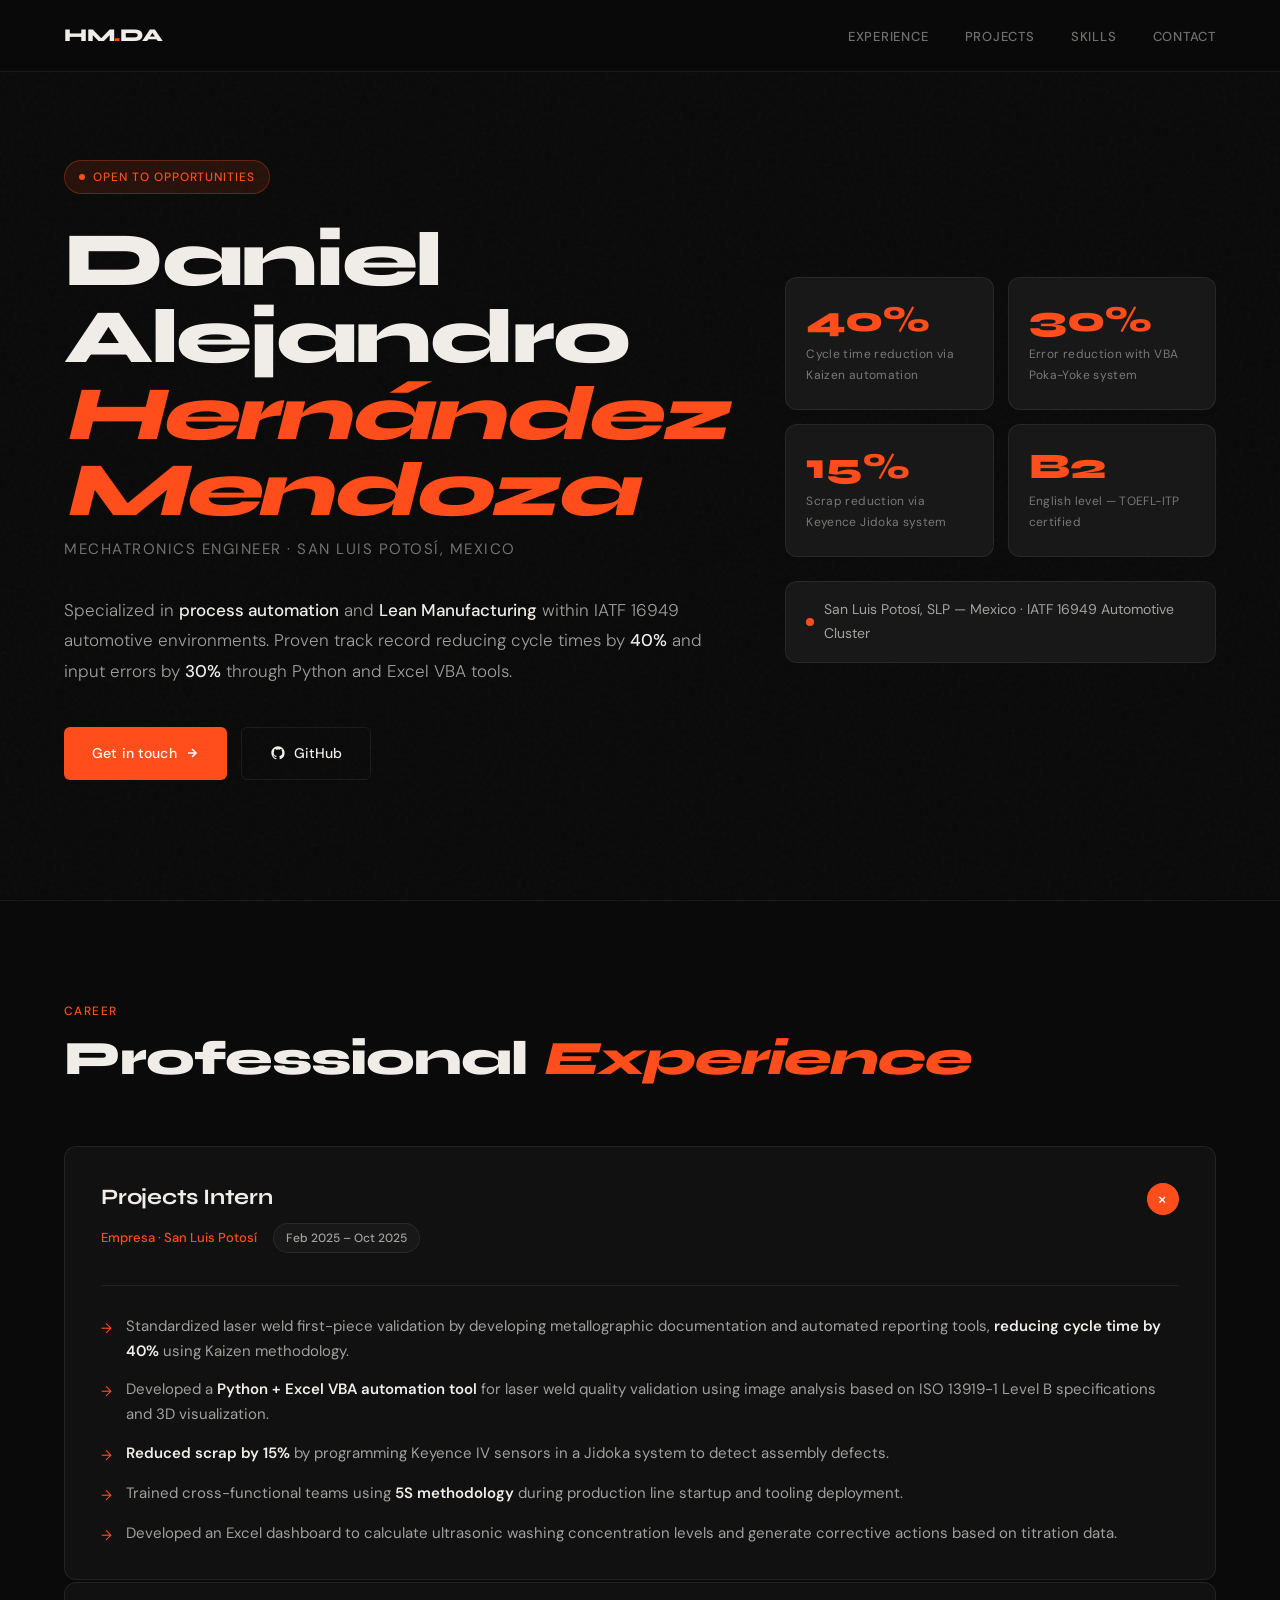
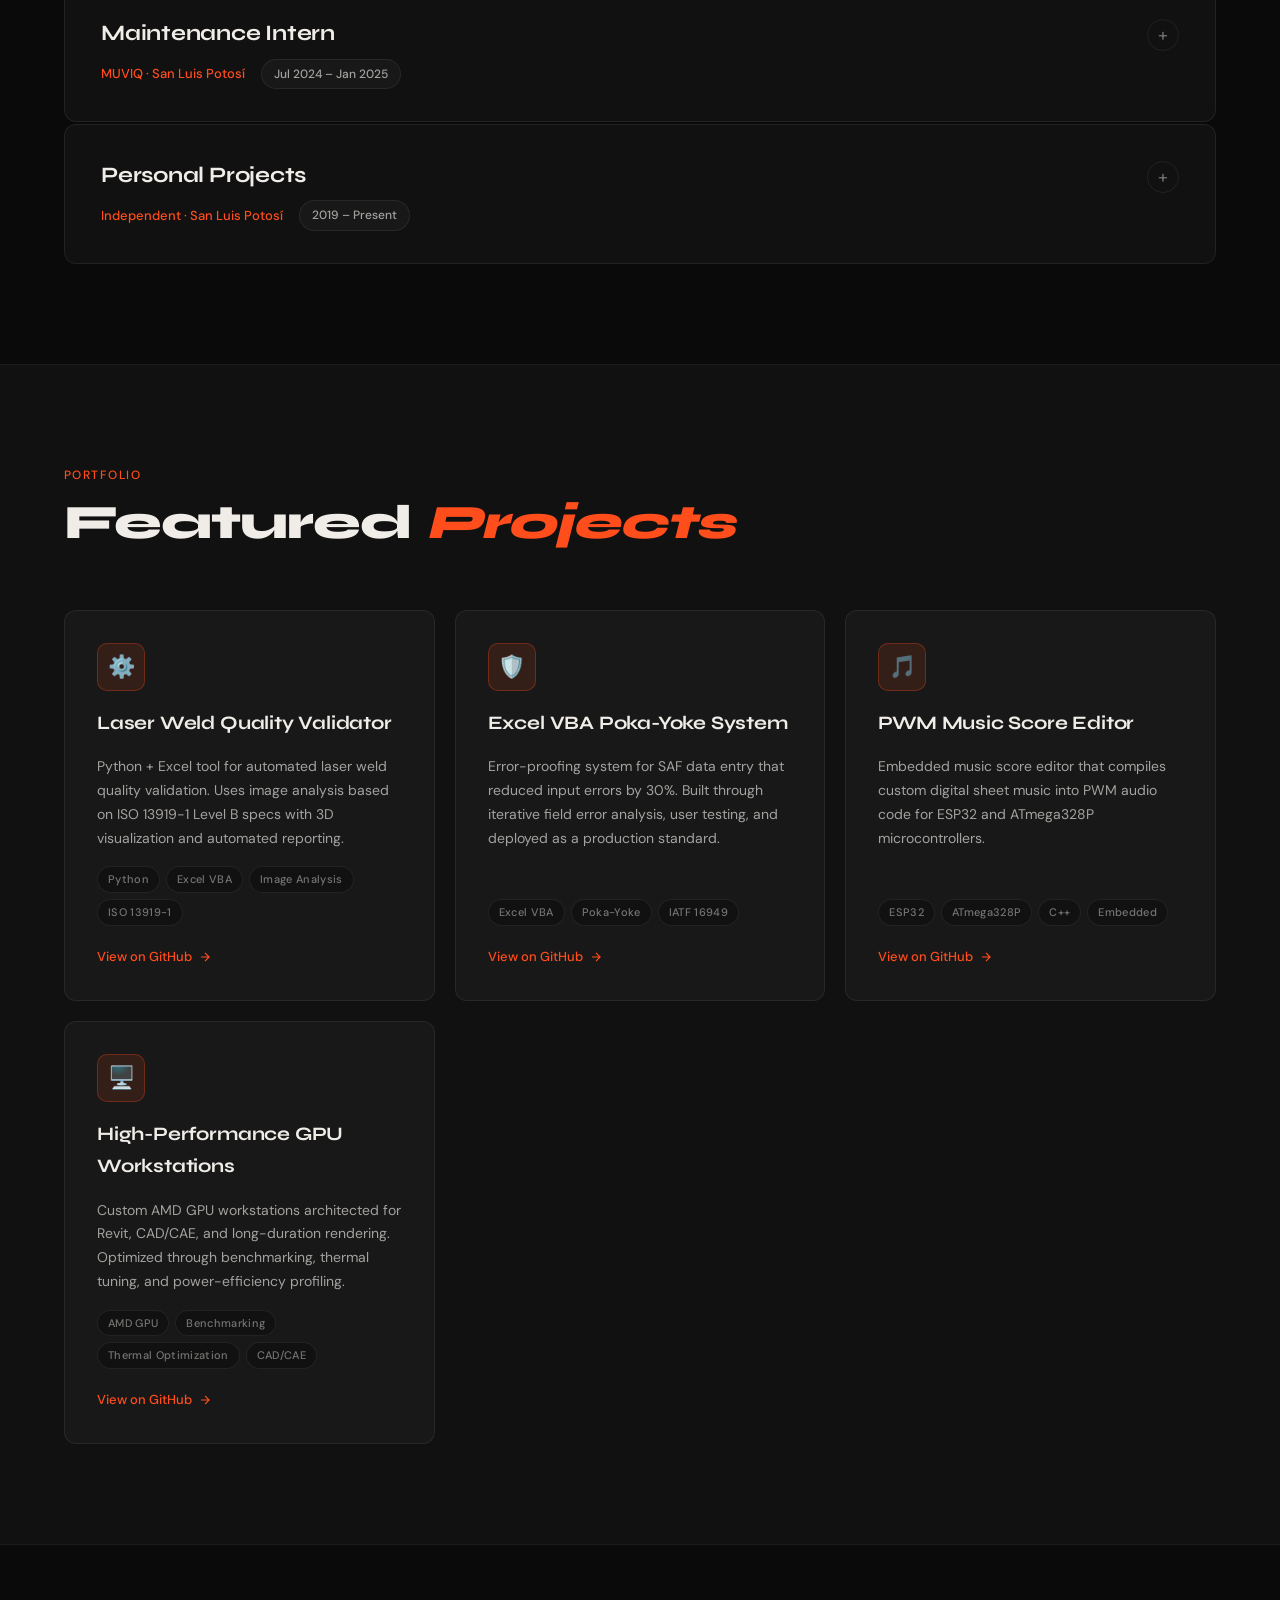
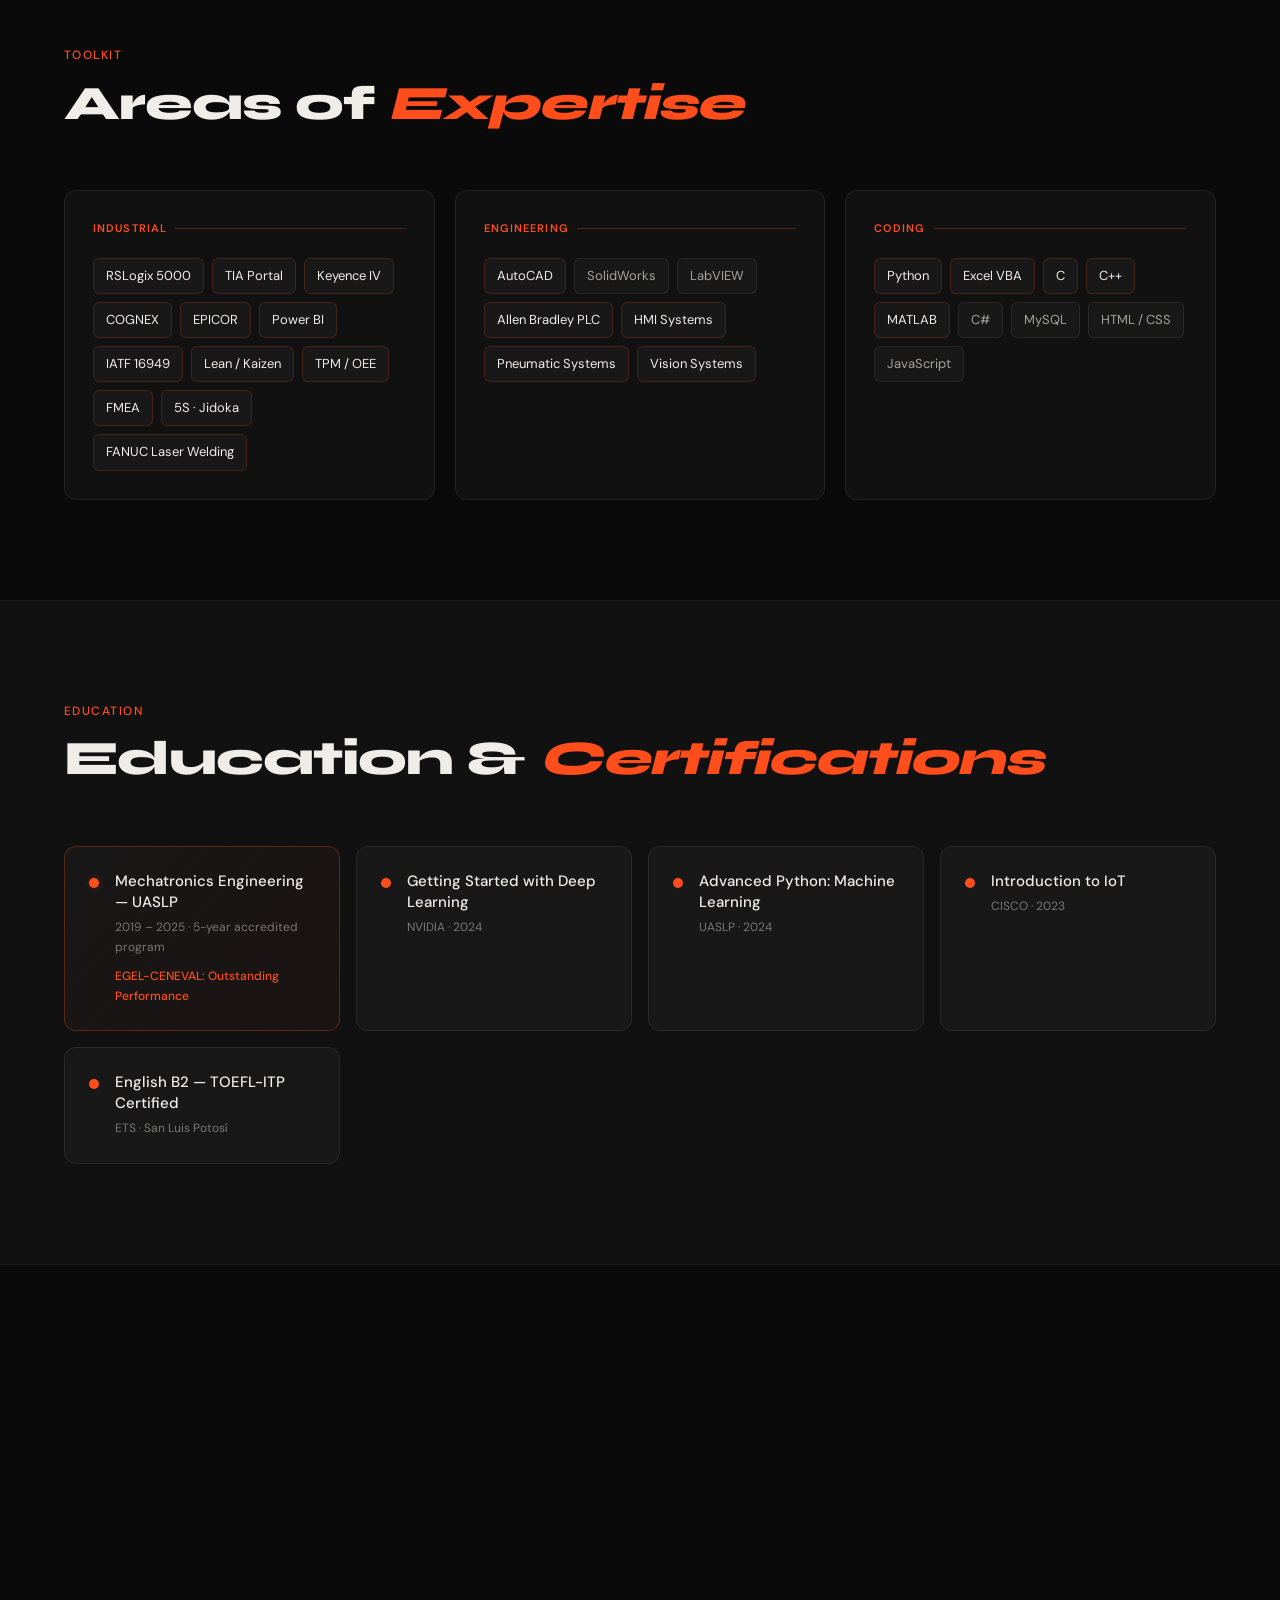
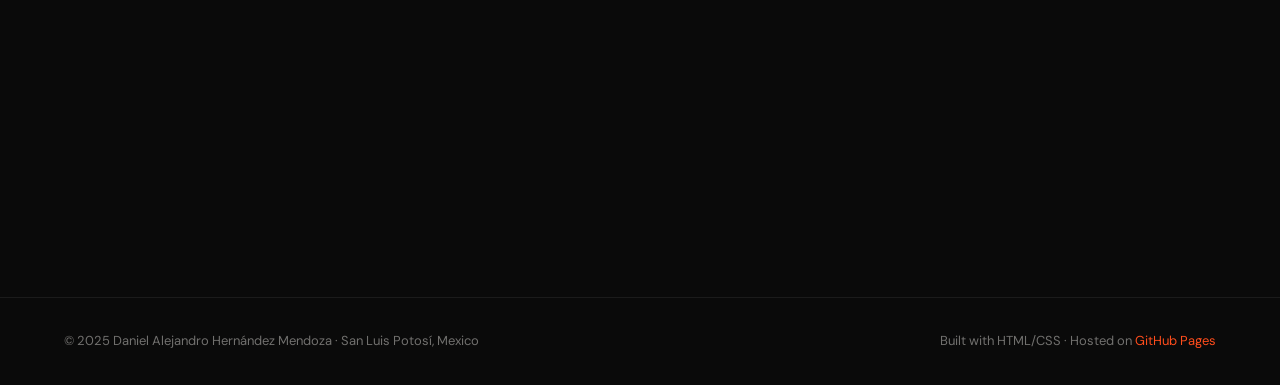
==== index.html @ 72c6fb4f "Corrección" ====
<!DOCTYPE html>
<html lang="en">
<head>
<meta charset="UTF-8">
<meta name="viewport" content="width=device-width, initial-scale=1.0">
<title>Daniel Hernandez — Mechatronics Engineer</title>
<link rel="preconnect" href="https://fonts.googleapis.com">
<link href="https://fonts.googleapis.com/css2?family=Syne:wght@400;500;600;700;800&family=DM+Sans:ital,wght@0,300;0,400;0,500;1,300&display=swap" rel="stylesheet">
<style>

  .exp-bullets .hl {
  color: var(--text);
  font-weight: 600;
}
  :root {
    --accent: #FF4D1C;
    --accent-dim: rgba(255,77,28,0.12);
    --accent-glow: rgba(255,77,28,0.25);
    --bg: #0A0A0A;
    --bg2: #111111;
    --bg3: #181818;
    --border: rgba(255,255,255,0.07);
    --border-accent: rgba(255,77,28,0.3);
    --text: #F0EDE8;
    --text-muted: rgba(240,237,232,0.45);
    --text-dim: rgba(240,237,232,0.65);
    --font-display: 'Syne', sans-serif;
    --font-body: 'DM Sans', sans-serif;
    --radius: 12px;
    --radius-sm: 6px;
  }
  *, *::before, *::after { box-sizing: border-box; margin: 0; padding: 0; }
  html { scroll-behavior: smooth; }
  body {
    background: var(--bg);
    color: var(--text);
    font-family: var(--font-body);
    font-size: 16px;
    line-height: 1.7;
    overflow-x: hidden;
  }

  /* ── NOISE TEXTURE OVERLAY ── */
  body::before {
    content: '';
    position: fixed;
    inset: 0;
    background-image: url("data:image/svg+xml,%3Csvg viewBox='0 0 256 256' xmlns='http://www.w3.org/2000/svg'%3E%3Cfilter id='noise'%3E%3CfeTurbulence type='fractalNoise' baseFrequency='0.9' numOctaves='4' stitchTiles='stitch'/%3E%3C/filter%3E%3Crect width='100%25' height='100%25' filter='url(%23noise)' opacity='0.04'/%3E%3C/svg%3E");
    pointer-events: none;
    z-index: 0;
    opacity: 0.6;
  }

  /* ── NAV ── */
  nav {
    position: fixed;
    top: 0; left: 0; right: 0;
    z-index: 100;
    display: flex;
    align-items: center;
    justify-content: space-between;
    padding: 20px 5%;
    background: rgba(10,10,10,0.85);
    backdrop-filter: blur(20px);
    border-bottom: 1px solid var(--border);
  }
  .nav-logo {
    font-family: var(--font-display);
    font-weight: 800;
    font-size: 18px;
    letter-spacing: -0.02em;
    color: var(--text);
    text-decoration: none;
  }
  .nav-logo span { color: var(--accent); }
  .nav-links { display: flex; gap: 36px; list-style: none; }
  .nav-links a {
    font-size: 13px;
    font-weight: 500;
    letter-spacing: 0.06em;
    text-transform: uppercase;
    color: var(--text-muted);
    text-decoration: none;
    transition: color 0.2s;
  }
  .nav-links a:hover { color: var(--accent); }

  /* ── HERO ── */
  #hero {
    min-height: 100vh;
    display: flex;
    align-items: center;
    padding: 120px 5% 80px;
    position: relative;
  }
  .hero-grid {
    display: grid;
    grid-template-columns: 1fr 1fr;
    gap: 60px;
    align-items: center;
    width: 100%;
    max-width: 1200px;
    margin: 0 auto;
  }
  .hero-tag {
    display: inline-flex;
    align-items: center;
    gap: 8px;
    background: var(--accent-dim);
    border: 1px solid var(--border-accent);
    border-radius: 100px;
    padding: 6px 14px;
    font-size: 12px;
    font-weight: 500;
    letter-spacing: 0.08em;
    text-transform: uppercase;
    color: var(--accent);
    margin-bottom: 28px;
    opacity: 0;
    animation: fadeUp 0.6s 0.1s forwards;
  }
  .hero-tag::before {
    content: '';
    width: 6px; height: 6px;
    border-radius: 50%;
    background: var(--accent);
    animation: pulse 2s infinite;
  }
  @keyframes pulse {
    0%, 100% { opacity: 1; transform: scale(1); }
    50% { opacity: 0.5; transform: scale(0.8); }
  }
  .hero-name {
    font-family: var(--font-display);
    font-size: clamp(48px, 6vw, 82px);
    font-weight: 800;
    line-height: 1.0;
    letter-spacing: -0.03em;
    margin-bottom: 8px;
    opacity: 0;
    animation: fadeUp 0.6s 0.2s forwards;
  }
  .hero-name .accent-line {
    display: block;
    color: var(--accent);
    font-style: italic;
  }
  .hero-title {
    font-size: 15px;
    font-weight: 400;
    color: var(--text-muted);
    letter-spacing: 0.1em;
    text-transform: uppercase;
    margin-bottom: 32px;
    opacity: 0;
    animation: fadeUp 0.6s 0.3s forwards;
  }
  .hero-summary {
    font-size: 17px;
    font-weight: 300;
    line-height: 1.8;
    color: var(--text-dim);
    margin-bottom: 40px;
    opacity: 0;
    animation: fadeUp 0.6s 0.4s forwards;
  }
  .hero-summary strong { color: var(--text); font-weight: 500; }
  .hero-cta {
    display: flex;
    gap: 14px;
    flex-wrap: wrap;
    opacity: 0;
    animation: fadeUp 0.6s 0.5s forwards;
  }
  .btn-primary {
    display: inline-flex;
    align-items: center;
    gap: 8px;
    background: var(--accent);
    color: #fff;
    font-family: var(--font-body);
    font-size: 14px;
    font-weight: 500;
    padding: 14px 28px;
    border-radius: var(--radius-sm);
    text-decoration: none;
    transition: all 0.2s;
    letter-spacing: 0.01em;
  }
  .btn-primary:hover { background: #FF6A40; transform: translateY(-1px); }
  .btn-ghost {
    display: inline-flex;
    align-items: center;
    gap: 8px;
    background: transparent;
    color: var(--text);
    font-family: var(--font-body);
    font-size: 14px;
    font-weight: 500;
    padding: 14px 28px;
    border-radius: var(--radius-sm);
    border: 1px solid var(--border);
    text-decoration: none;
    transition: all 0.2s;
  }
  .btn-ghost:hover { border-color: var(--accent); color: var(--accent); transform: translateY(-1px); }

  /* Hero right — stats */
  .hero-right { opacity: 0; animation: fadeUp 0.6s 0.4s forwards; }
  .stat-grid {
    display: grid;
    grid-template-columns: 1fr 1fr;
    gap: 14px;
    margin-bottom: 24px;
  }
  .stat-card {
    background: var(--bg3);
    border: 1px solid var(--border);
    border-radius: var(--radius);
    padding: 24px 20px;
    position: relative;
    overflow: hidden;
    transition: border-color 0.2s;
  }
  .stat-card:hover { border-color: var(--border-accent); }
  .stat-card::before {
    content: '';
    position: absolute;
    top: 0; left: 0; right: 0;
    height: 2px;
    background: var(--accent);
    opacity: 0;
    transition: opacity 0.2s;
  }
  .stat-card:hover::before { opacity: 1; }
  .stat-number {
    font-family: var(--font-display);
    font-size: 36px;
    font-weight: 800;
    color: var(--accent);
    line-height: 1;
    margin-bottom: 6px;
  }
  .stat-label {
    font-size: 12px;
    color: var(--text-muted);
    font-weight: 400;
    letter-spacing: 0.03em;
  }
  .location-badge {
    display: flex;
    align-items: center;
    gap: 10px;
    background: var(--bg3);
    border: 1px solid var(--border);
    border-radius: var(--radius);
    padding: 16px 20px;
    font-size: 14px;
    color: var(--text-dim);
  }
  .location-dot { width: 8px; height: 8px; border-radius: 50%; background: var(--accent); flex-shrink: 0; }

  /* ── SHARED SECTION STYLES ── */
  section { padding: 100px 5%; position: relative; z-index: 1; }
  .section-inner { max-width: 1200px; margin: 0 auto; }
  .section-label {
    font-size: 12px;
    font-weight: 500;
    letter-spacing: 0.12em;
    text-transform: uppercase;
    color: var(--accent);
    margin-bottom: 12px;
  }
  .section-title {
    font-family: var(--font-display);
    font-size: clamp(32px, 4vw, 48px);
    font-weight: 800;
    line-height: 1.1;
    letter-spacing: -0.02em;
    margin-bottom: 60px;
    color: var(--text);
  }
  .section-title em { font-style: italic; color: var(--accent); }
  .divider { width: 100%; height: 1px; background: var(--border); margin: 0; }

  /* ── EXPERIENCE ── */
  #experience { background: var(--bg); }
  .exp-list { display: flex; flex-direction: column; gap: 2px; }
  .exp-item {
    background: var(--bg2);
    border: 1px solid var(--border);
    border-radius: var(--radius);
    overflow: hidden;
    transition: border-color 0.2s;
  }
  .exp-item:hover { border-color: var(--border-accent); }
  .exp-header {
    display: grid;
    grid-template-columns: 1fr auto;
    align-items: start;
    gap: 20px;
    padding: 32px 36px;
    cursor: pointer;
    user-select: none;
  }
  .exp-role {
    font-family: var(--font-display);
    font-size: 22px;
    font-weight: 700;
    letter-spacing: -0.01em;
    margin-bottom: 6px;
  }
  .exp-meta {
    display: flex;
    align-items: center;
    gap: 16px;
    font-size: 13px;
    color: var(--text-muted);
    flex-wrap: wrap;
  }
  .exp-company {
    color: var(--accent);
    font-weight: 500;
  }
  .exp-period {
    background: var(--bg3);
    border: 1px solid var(--border);
    border-radius: 100px;
    padding: 4px 12px;
    font-size: 12px;
    font-weight: 500;
    white-space: nowrap;
    color: var(--text-dim);
  }
  .exp-toggle {
    width: 32px; height: 32px;
    border-radius: 50%;
    border: 1px solid var(--border);
    display: flex;
    align-items: center;
    justify-content: center;
    font-size: 18px;
    color: var(--text-muted);
    transition: all 0.2s;
    flex-shrink: 0;
    margin-top: 4px;
  }
  .exp-item.open .exp-toggle {
    background: var(--accent);
    border-color: var(--accent);
    color: #fff;
    transform: rotate(45deg);
  }
  .exp-body {
    display: none;
    padding: 0 36px 32px;
  }
  .exp-item.open .exp-body { display: block; }
  .exp-divider { height: 1px; background: var(--border); margin-bottom: 28px; }
  .exp-bullets { list-style: none; display: flex; flex-direction: column; gap: 14px; }
  .exp-bullets li {
  display: flex;
  gap: 14px;
  font-size: 15px;
  line-height: 1.65;
  color: var(--text-dim);
}

.exp-bullets li > span {
  display: block;
}
  .exp-bullets li::before {
    content: '→';
    color: var(--accent);
    font-size: 14px;
    flex-shrink: 0;
    margin-top: 3px;
  }
  .exp-bullets strong { color: var(--text); font-weight: 500; }

  /* ── PROJECTS ── */
  #projects { background: var(--bg2); }
  .projects-grid {
    display: grid;
    grid-template-columns: repeat(auto-fit, minmax(340px, 1fr));
    gap: 20px;
  }
  .project-card {
    background: var(--bg3);
    border: 1px solid var(--border);
    border-radius: var(--radius);
    padding: 32px;
    display: flex;
    flex-direction: column;
    gap: 16px;
    transition: all 0.2s;
    position: relative;
    overflow: hidden;
    text-decoration: none;
    color: inherit;
  }
  .project-card::after {
    content: '';
    position: absolute;
    bottom: 0; left: 0; right: 0;
    height: 2px;
    background: linear-gradient(90deg, var(--accent), transparent);
    opacity: 0;
    transition: opacity 0.2s;
  }
  .project-card:hover { border-color: var(--border-accent); transform: translateY(-3px); }
  .project-card:hover::after { opacity: 1; }
  .project-icon {
    width: 48px; height: 48px;
    border-radius: 10px;
    background: var(--accent-dim);
    border: 1px solid var(--border-accent);
    display: flex;
    align-items: center;
    justify-content: center;
    font-size: 22px;
  }
  .project-title {
    font-family: var(--font-display);
    font-size: 19px;
    font-weight: 700;
    letter-spacing: -0.01em;
  }
  .project-desc {
    font-size: 14px;
    color: var(--text-dim);
    line-height: 1.7;
    flex: 1;
  }
  .project-tags {
    display: flex;
    flex-wrap: wrap;
    gap: 6px;
    margin-top: auto;
  }
  .tag {
    background: var(--bg2);
    border: 1px solid var(--border);
    border-radius: 100px;
    padding: 3px 10px;
    font-size: 11px;
    font-weight: 500;
    color: var(--text-muted);
    letter-spacing: 0.03em;
  }
  .project-link {
    display: flex;
    align-items: center;
    gap: 6px;
    font-size: 13px;
    color: var(--accent);
    font-weight: 500;
    margin-top: 4px;
  }
  .project-link svg { width: 14px; height: 14px; }

  /* ── SKILLS ── */
  #skills { background: var(--bg); }
  .skills-grid {
    display: grid;
    grid-template-columns: repeat(3, 1fr);
    gap: 20px;
  }
  .skill-group {
    background: var(--bg2);
    border: 1px solid var(--border);
    border-radius: var(--radius);
    padding: 28px;
    transition: border-color 0.2s;
  }
  .skill-group:hover { border-color: var(--border-accent); }
  .skill-group-label {
    font-size: 11px;
    font-weight: 600;
    letter-spacing: 0.1em;
    text-transform: uppercase;
    color: var(--accent);
    margin-bottom: 20px;
    display: flex;
    align-items: center;
    gap: 8px;
  }
  .skill-group-label::after {
    content: '';
    flex: 1;
    height: 1px;
    background: var(--border-accent);
  }
  .skill-chips { display: flex; flex-wrap: wrap; gap: 8px; }
  .skill-chip {
    background: var(--bg3);
    border: 1px solid var(--border);
    border-radius: var(--radius-sm);
    padding: 6px 12px;
    font-size: 13px;
    color: var(--text-dim);
    font-weight: 400;
    transition: all 0.15s;
  }
  .skill-chip:hover { border-color: var(--border-accent); color: var(--text); }
  .skill-chip.proficient {
    border-color: rgba(255,77,28,0.2);
    color: var(--text);
  }

  /* ── CERTIFICATIONS ── */
  #certifications { background: var(--bg2); }
  .cert-grid {
    display: grid;
    grid-template-columns: repeat(auto-fit, minmax(260px, 1fr));
    gap: 16px;
  }
  .cert-card {
    background: var(--bg3);
    border: 1px solid var(--border);
    border-radius: var(--radius);
    padding: 24px;
    display: flex;
    align-items: flex-start;
    gap: 16px;
    transition: border-color 0.2s;
  }
  .cert-card:hover { border-color: var(--border-accent); }
  .cert-dot {
    width: 10px; height: 10px;
    border-radius: 50%;
    background: var(--accent);
    flex-shrink: 0;
    margin-top: 7px;
  }
  .cert-name {
    font-size: 15px;
    font-weight: 500;
    margin-bottom: 4px;
    line-height: 1.4;
  }
  .cert-meta {
    font-size: 12px;
    color: var(--text-muted);
  }
  .cert-highlight {
    border-color: var(--border-accent);
    background: linear-gradient(135deg, var(--bg3), rgba(255,77,28,0.04));
  }
  .cert-highlight .cert-dot { box-shadow: 0 0 8px var(--accent-glow); }

  /* ── CONTACT ── */
  #contact { background: var(--bg); }
  .contact-inner {
    display: grid;
    grid-template-columns: 1fr 1fr;
    gap: 80px;
    align-items: center;
    max-width: 1200px;
    margin: 0 auto;
  }
  .contact-text .section-title { margin-bottom: 20px; }
  .contact-desc {
    font-size: 16px;
    color: var(--text-muted);
    line-height: 1.8;
    margin-bottom: 36px;
  }
  .social-links { display: flex; flex-direction: column; gap: 12px; }
  .social-link {
    display: flex;
    align-items: center;
    gap: 14px;
    background: var(--bg2);
    border: 1px solid var(--border);
    border-radius: var(--radius);
    padding: 16px 20px;
    text-decoration: none;
    color: var(--text);
    transition: all 0.2s;
  }
  .social-link:hover { border-color: var(--border-accent); color: var(--accent); }
  .social-icon {
    width: 36px; height: 36px;
    border-radius: var(--radius-sm);
    background: var(--bg3);
    border: 1px solid var(--border);
    display: flex;
    align-items: center;
    justify-content: center;
    flex-shrink: 0;
  }
  .social-icon svg { width: 18px; height: 18px; }
  .social-label { font-size: 14px; font-weight: 500; }
  .social-handle { font-size: 12px; color: var(--text-muted); margin-left: auto; }

  /* Contact right — availability card */
  .availability-card {
    background: var(--bg2);
    border: 1px solid var(--border);
    border-radius: var(--radius);
    padding: 40px;
    text-align: center;
  }
  .avail-status {
    display: inline-flex;
    align-items: center;
    gap: 8px;
    background: rgba(34,197,94,0.1);
    border: 1px solid rgba(34,197,94,0.2);
    border-radius: 100px;
    padding: 6px 16px;
    font-size: 12px;
    font-weight: 500;
    color: #4ade80;
    margin-bottom: 24px;
  }
  .avail-dot { width: 6px; height: 6px; border-radius: 50%; background: #4ade80; animation: pulse 2s infinite; }
  .avail-title {
    font-family: var(--font-display);
    font-size: 28px;
    font-weight: 800;
    margin-bottom: 12px;
    letter-spacing: -0.02em;
  }
  .avail-desc {
    font-size: 14px;
    color: var(--text-muted);
    line-height: 1.7;
    margin-bottom: 28px;
  }

  /* ── FOOTER ── */
  footer {
    padding: 32px 5%;
    border-top: 1px solid var(--border);
    display: flex;
    align-items: center;
    justify-content: space-between;
    font-size: 13px;
    color: var(--text-muted);
  }
  footer a { color: var(--accent); text-decoration: none; }

  /* ── ANIMATIONS ── */
  @keyframes fadeUp {
    from { opacity: 0; transform: translateY(24px); }
    to { opacity: 1; transform: translateY(0); }
  }
  .reveal {
    opacity: 0;
    transform: translateY(20px);
    transition: opacity 0.6s ease, transform 0.6s ease;
  }
  .reveal.visible { opacity: 1; transform: translateY(0); }

  /* ── RESPONSIVE ── */
@media (max-width: 900px) {
  .hero-grid { grid-template-columns: 1fr; }
  .hero-right { display: none; }
  .skills-grid { grid-template-columns: 1fr; }
  .contact-inner { grid-template-columns: 1fr; gap: 48px; }
  nav .nav-links { display: none; }
}

@media (max-width: 600px) {
  /* Nav */
  nav { padding: 16px 5%; }

  /* Secciones — reducir padding vertical */
  section { padding: 64px 5%; }

  /* Hero */
  #hero { padding: 100px 5% 60px; }
  .hero-name { font-size: 48px; }
  .hero-title { font-size: 13px; }
  .hero-summary { font-size: 15px; }
  .hero-cta { flex-direction: column; }
  .hero-cta a { width: 100%; justify-content: center; }

  /* Grids */
  .projects-grid { grid-template-columns: 1fr; }
  .cert-grid { grid-template-columns: 1fr; }
  .stat-grid { grid-template-columns: 1fr 1fr; }

  /* Experience */
  .exp-header { padding: 24px 20px; }
  .exp-body { padding: 0 20px 24px; }
  .exp-role { font-size: 18px; }
  .exp-meta { flex-direction: column; gap: 8px; align-items: flex-start; }
  .exp-bullets li { font-size: 14px; gap: 10px; }

  /* Projects */
  .project-card { padding: 24px; }
  .project-title { font-size: 17px; }

  /* Skills */
  .skill-group { padding: 22px 18px; }

  /* Certifications */
  .cert-card { padding: 18px 16px; }

  /* Contact */
  .availability-card { padding: 28px 20px; }
  .social-handle { display: none; }

  /* Section titles */
  .section-title { font-size: 30px; margin-bottom: 36px; }

  /* Footer */
  footer { flex-direction: column; gap: 8px; text-align: center; }
}

/* Pantallas muy pequeñas (360px o menos) */
@media (max-width: 380px) {
  .hero-name { font-size: 38px; }
  .stat-grid { grid-template-columns: 1fr; }
  .btn-primary, .btn-ghost { padding: 12px 20px; font-size: 13px; }
}
</style>
</head>
<body>

<!-- NAV -->
<nav>
  <a href="#hero" class="nav-logo">HM<span>.</span>DA</a>
  <ul class="nav-links">
    <li><a href="#experience">Experience</a></li>
    <li><a href="#projects">Projects</a></li>
    <li><a href="#skills">Skills</a></li>
    <li><a href="#contact">Contact</a></li>
  </ul>
</nav>

<!-- HERO -->
<section id="hero">
  <div class="hero-grid">
    <div class="hero-left">
      <div class="hero-tag">Open to opportunities</div>
      <h1 class="hero-name">
        Daniel Alejandro<br>
        <span class="accent-line">Hernández Mendoza</span>
      </h1>
      <p class="hero-title">Mechatronics Engineer · San Luis Potosí, Mexico</p>
      <p class="hero-summary">
        Specialized in <strong>process automation</strong> and <strong>Lean Manufacturing</strong> within IATF 16949 automotive environments. Proven track record reducing cycle times by <strong>40%</strong> and input errors by <strong>30%</strong> through Python and Excel VBA tools.
      </p>
      <div class="hero-cta">
        <a href="#contact" class="btn-primary">
          Get in touch
          <svg width="14" height="14" viewBox="0 0 24 24" fill="none" stroke="currentColor" stroke-width="2.5"><path d="M5 12h14M12 5l7 7-7 7"/></svg>
        </a>
        <a href="https://github.com/HdzDaniel7" target="_blank" class="btn-ghost">
          <svg width="16" height="16" viewBox="0 0 24 24" fill="currentColor"><path d="M12 2C6.477 2 2 6.484 2 12.017c0 4.425 2.865 8.18 6.839 9.504.5.092.682-.217.682-.483 0-.237-.008-.868-.013-1.703-2.782.605-3.369-1.343-3.369-1.343-.454-1.158-1.11-1.466-1.11-1.466-.908-.62.069-.608.069-.608 1.003.07 1.531 1.032 1.531 1.032.892 1.53 2.341 1.088 2.91.832.092-.647.35-1.088.636-1.338-2.22-.253-4.555-1.113-4.555-4.951 0-1.093.39-1.988 1.029-2.688-.103-.253-.446-1.272.098-2.65 0 0 .84-.27 2.75 1.026A9.564 9.564 0 0112 6.844c.85.004 1.705.115 2.504.337 1.909-1.296 2.747-1.027 2.747-1.027.546 1.379.202 2.398.1 2.651.64.7 1.028 1.595 1.028 2.688 0 3.848-2.339 4.695-4.566 4.943.359.309.678.92.678 1.855 0 1.338-.012 2.419-.012 2.747 0 .268.18.58.688.482A10.019 10.019 0 0022 12.017C22 6.484 17.522 2 12 2z"/></svg>
          GitHub
        </a>
      </div>
    </div>
    <div class="hero-right">
      <div class="stat-grid">
        <div class="stat-card">
          <div class="stat-number">40%</div>
          <div class="stat-label">Cycle time reduction via Kaizen automation</div>
        </div>
        <div class="stat-card">
          <div class="stat-number">30%</div>
          <div class="stat-label">Error reduction with VBA Poka-Yoke system</div>
        </div>
        <div class="stat-card">
          <div class="stat-number">15%</div>
          <div class="stat-label">Scrap reduction via Keyence Jidoka system</div>
        </div>
        <div class="stat-card">
          <div class="stat-number">B2</div>
          <div class="stat-label">English level — TOEFL-ITP certified</div>
        </div>
      </div>
      <div class="location-badge">
        <div class="location-dot"></div>
        San Luis Potosí, SLP — Mexico · IATF 16949 Automotive Cluster
      </div>
    </div>
  </div>
</section>

<div class="divider"></div>

<!-- EXPERIENCE -->
<section id="experience">
  <div class="section-inner">
    <p class="section-label">Career</p>
    <h2 class="section-title">Professional <em>Experience</em></h2>
    <div class="exp-list">

      <div class="exp-item open reveal">
        <div class="exp-header" onclick="toggleExp(this)">
          <div>
            <div class="exp-role">Projects Intern</div>
            <div class="exp-meta">
              <span class="exp-company">Empresa · San Luis Potosí</span>
              <span class="exp-period">Feb 2025 – Oct 2025</span>
            </div>
          </div>
          <div class="exp-toggle">+</div>
        </div>
        <div class="exp-body">
          <div class="exp-divider"></div>
          <ul class="exp-bullets">
            <li><span>Standardized laser weld first-piece validation by developing metallographic documentation and automated reporting tools, <span class="hl">reducing cycle time by 40%</span class="hl"> using Kaizen methodology.</span></li>
            <li><span>Developed a <span class="hl">Python + Excel VBA automation tool</span class="hl"> for laser weld quality validation using image analysis based on ISO 13919-1 Level B specifications and 3D visualization.</span></li>
            <li> <span><span class="hl">Reduced scrap by 15%</span class="hl"> by programming Keyence IV sensors in a Jidoka system to detect assembly defects.</span></li>
            <li><span>Trained cross-functional teams using <span class="hl">5S methodology</span class="hl"> during production line startup and tooling deployment.</span></li>
            <li><span>Developed an Excel dashboard to calculate ultrasonic washing concentration levels and generate corrective actions based on titration data.</span></li>
          </ul>
        </div>
      </div>

      <div class="exp-item reveal">
        <div class="exp-header" onclick="toggleExp(this)">
          <div>
            <div class="exp-role">Maintenance Intern</div>
            <div class="exp-meta">
              <span class="exp-company">MUVIQ · San Luis Potosí</span>
              <span class="exp-period">Jul 2024 – Jan 2025</span>
            </div>
          </div>
          <div class="exp-toggle">+</div>
        </div>
        <div class="exp-body">
          <div class="exp-divider"></div>
          <ul class="exp-bullets">
            <li><span><span class="hl">Reduced SAF input errors by 30% </span class="hl"> by developing an Excel VBA poka-yoke system based on field error analysis.</span></li>
            <li><span>Managed TPMs and preventive maintenance records via EPICOR to support <span class="hl">IATF 16949 audit compliance</span class="hl">.</span></li>
            <li><span>Automated maintenance KPI dashboards integrating <span class="hl">MTTR, MTBF, uptime, and OEE</span class="hl"> metrics.</span></li>
            <li><span>Performed troubleshooting on automated manufacturing equipment including <span class="hl">Allen Bradley PLC</span class="hl"> logic, HMI validation systems, sensors, and pneumatic integrations.</span></li>
            <li><span>Supported corrective and preventive maintenance on robotic cells, conveyors, laser welding, ultrasonic washing, and automated assembly systems during active production operations.</span></li>
          </ul>
        </div>
      </div>

      <div class="exp-item reveal">
        <div class="exp-header" onclick="toggleExp(this)">
          <div>
            <div class="exp-role">Personal Projects</div>
            <div class="exp-meta">
              <span class="exp-company">Independent · San Luis Potosí</span>
              <span class="exp-period">2019 – Present</span>
            </div>
          </div>
          <div class="exp-toggle">+</div>
        </div>
        <div class="exp-body">
          <div class="exp-divider"></div>
          <ul class="exp-bullets">
            <li><span>Developed a <span class="hl">music score editor</span class="hl"> capable of generating PWM-based audio code for ESP32 and ATmega328P microcontrollers, enabling musical playback from custom digital sheet music.</span></li>
            <li><span>Architected <span class="hl">high-performance AMD GPU workstations</span class="hl"> optimized for Revit, CAD/CAE, and long-duration rendering workloads through benchmarking, thermal, and power-efficiency optimization.</span></li>
          </ul>
        </div>
      </div>

    </div>
  </div>
</section>

<div class="divider"></div>

<!-- PROJECTS -->
<section id="projects">
  <div class="section-inner">
    <p class="section-label">Portfolio</p>
    <h2 class="section-title">Featured <em>Projects</em></h2>
    <div class="projects-grid">

      <a href="https://github.com/TUUSUARIO/laser-weld-validator" target="_blank" class="project-card reveal">
        <div class="project-icon">⚙️</div>
        <div class="project-title">Laser Weld Quality Validator</div>
        <div class="project-desc">Python + Excel tool for automated laser weld quality validation. Uses image analysis based on ISO 13919-1 Level B specs with 3D visualization and automated reporting.</div>
        <div class="project-tags">
          <span class="tag">Python</span>
          <span class="tag">Excel VBA</span>
          <span class="tag">Image Analysis</span>
          <span class="tag">ISO 13919-1</span>
        </div>
        <div class="project-link">
          View on GitHub
          <svg viewBox="0 0 24 24" fill="none" stroke="currentColor" stroke-width="2"><path d="M5 12h14M12 5l7 7-7 7"/></svg>
        </div>
      </a>

      <a href="https://github.com/TUUSUARIO/vba-poka-yoke" target="_blank" class="project-card reveal">
        <div class="project-icon">🛡️</div>
        <div class="project-title">Excel VBA Poka-Yoke System</div>
        <div class="project-desc">Error-proofing system for SAF data entry that reduced input errors by 30%. Built through iterative field error analysis, user testing, and deployed as a production standard.</div>
        <div class="project-tags">
          <span class="tag">Excel VBA</span>
          <span class="tag">Poka-Yoke</span>
          <span class="tag">IATF 16949</span>
        </div>
        <div class="project-link">
          View on GitHub
          <svg viewBox="0 0 24 24" fill="none" stroke="currentColor" stroke-width="2"><path d="M5 12h14M12 5l7 7-7 7"/></svg>
        </div>
      </a>

      <a href="https://github.com/TUUSUARIO/music-score-editor" target="_blank" class="project-card reveal">
        <div class="project-icon">🎵</div>
        <div class="project-title">PWM Music Score Editor</div>
        <div class="project-desc">Embedded music score editor that compiles custom digital sheet music into PWM audio code for ESP32 and ATmega328P microcontrollers.</div>
        <div class="project-tags">
          <span class="tag">ESP32</span>
          <span class="tag">ATmega328P</span>
          <span class="tag">C++</span>
          <span class="tag">Embedded</span>
        </div>
        <div class="project-link">
          View on GitHub
          <svg viewBox="0 0 24 24" fill="none" stroke="currentColor" stroke-width="2"><path d="M5 12h14M12 5l7 7-7 7"/></svg>
        </div>
      </a>

      <a href="https://github.com/TUUSUARIO/gpu-workstation" target="_blank" class="project-card reveal">
        <div class="project-icon">🖥️</div>
        <div class="project-title">High-Performance GPU Workstations</div>
        <div class="project-desc">Custom AMD GPU workstations architected for Revit, CAD/CAE, and long-duration rendering. Optimized through benchmarking, thermal tuning, and power-efficiency profiling.</div>
        <div class="project-tags">
          <span class="tag">AMD GPU</span>
          <span class="tag">Benchmarking</span>
          <span class="tag">Thermal Optimization</span>
          <span class="tag">CAD/CAE</span>
        </div>
        <div class="project-link">
          View on GitHub
          <svg viewBox="0 0 24 24" fill="none" stroke="currentColor" stroke-width="2"><path d="M5 12h14M12 5l7 7-7 7"/></svg>
        </div>
      </a>

    </div>
  </div>
</section>

<div class="divider"></div>

<!-- SKILLS -->
<section id="skills">
  <div class="section-inner">
    <p class="section-label">Toolkit</p>
    <h2 class="section-title">Areas of <em>Expertise</em></h2>
    <div class="skills-grid">
      <div class="skill-group reveal">
        <div class="skill-group-label">Industrial</div>
        <div class="skill-chips">
          <span class="skill-chip proficient">RSLogix 5000</span>
          <span class="skill-chip proficient">TIA Portal</span>
          <span class="skill-chip proficient">Keyence IV</span>
          <span class="skill-chip proficient">COGNEX</span>
          <span class="skill-chip proficient">EPICOR</span>
          <span class="skill-chip proficient">Power BI</span>
          <span class="skill-chip proficient">IATF 16949</span>
          <span class="skill-chip proficient">Lean / Kaizen</span>
          <span class="skill-chip proficient">TPM / OEE</span>
          <span class="skill-chip proficient">FMEA</span>
          <span class="skill-chip proficient">5S · Jidoka</span>
          <span class="skill-chip proficient">FANUC Laser Welding</span>
        </div>
      </div>
      <div class="skill-group reveal">
        <div class="skill-group-label">Engineering</div>
        <div class="skill-chips">
          <span class="skill-chip proficient">AutoCAD</span>
          <span class="skill-chip">SolidWorks</span>
          <span class="skill-chip">LabVIEW</span>
          <span class="skill-chip proficient">Allen Bradley PLC</span>
          <span class="skill-chip proficient">HMI Systems</span>
          <span class="skill-chip proficient">Pneumatic Systems</span>
          <span class="skill-chip proficient">Vision Systems</span>
        </div>
      </div>
      <div class="skill-group reveal">
        <div class="skill-group-label">Coding</div>
        <div class="skill-chips">
          <span class="skill-chip proficient">Python</span>
          <span class="skill-chip proficient">Excel VBA</span>
          <span class="skill-chip proficient">C</span>
          <span class="skill-chip proficient">C++</span>
          <span class="skill-chip proficient">MATLAB</span>
          <span class="skill-chip">C#</span>
          <span class="skill-chip">MySQL</span>
          <span class="skill-chip">HTML / CSS</span>
          <span class="skill-chip">JavaScript</span>
        </div>
      </div>
    </div>
  </div>
</section>

<div class="divider"></div>

<!-- CERTIFICATIONS -->
<section id="certifications">
  <div class="section-inner">
    <p class="section-label">Education</p>
    <h2 class="section-title">Education & <em>Certifications</em></h2>
    <div class="cert-grid">
      <div class="cert-card cert-highlight reveal">
        <div class="cert-dot"></div>
        <div>
          <div class="cert-name">Mechatronics Engineering — UASLP</div>
          <div class="cert-meta">2019 – 2025 · 5-year accredited program</div>
          <div style="margin-top:8px; font-size:12px; color:var(--accent); font-weight:500">EGEL-CENEVAL: Outstanding Performance</div>
        </div>
      </div>
      <div class="cert-card reveal">
        <div class="cert-dot"></div>
        <div>
          <div class="cert-name">Getting Started with Deep Learning</div>
          <div class="cert-meta">NVIDIA · 2024</div>
        </div>
      </div>
      <div class="cert-card reveal">
        <div class="cert-dot"></div>
        <div>
          <div class="cert-name">Advanced Python: Machine Learning</div>
          <div class="cert-meta">UASLP · 2024</div>
        </div>
      </div>
      <div class="cert-card reveal">
        <div class="cert-dot"></div>
        <div>
          <div class="cert-name">Introduction to IoT</div>
          <div class="cert-meta">CISCO · 2023</div>
        </div>
      </div>
      <div class="cert-card reveal">
        <div class="cert-dot"></div>
        <div>
          <div class="cert-name">English B2 — TOEFL-ITP Certified</div>
          <div class="cert-meta">ETS · San Luis Potosí</div>
        </div>
      </div>
    </div>
  </div>
</section>

<div class="divider"></div>

<!-- CONTACT -->
<section id="contact">
  <div class="contact-inner">
    <div class="contact-text reveal">
      <p class="section-label">Contact</p>
      <h2 class="section-title">Let's <em>connect</em></h2>
      <p class="contact-desc">Open to full-time opportunities in automation, process engineering, and manufacturing improvement in the SLP automotive cluster and beyond.</p>
      <div class="social-links">
        <a href="https://linkedin.com/in/danielahernandezmendoza" target="_blank" class="social-link">
          <div class="social-icon">
            <svg viewBox="0 0 24 24" fill="currentColor"><path d="M20.447 20.452h-3.554v-5.569c0-1.328-.027-3.037-1.852-3.037-1.853 0-2.136 1.445-2.136 2.939v5.667H9.351V9h3.414v1.561h.046c.477-.9 1.637-1.85 3.37-1.85 3.601 0 4.267 2.37 4.267 5.455v6.286zM5.337 7.433a2.062 2.062 0 01-2.063-2.065 2.064 2.064 0 112.063 2.065zm1.782 13.019H3.555V9h3.564v11.452zM22.225 0H1.771C.792 0 0 .774 0 1.729v20.542C0 23.227.792 24 1.771 24h20.451C23.2 24 24 23.227 24 22.271V1.729C24 .774 23.2 0 22.222 0h.003z"/></svg>
          </div>
          <span class="social-label">LinkedIn</span>
          <span class="social-handle">DanielAHernandezMendoza</span>
        </a>
        <a href="https://github.com/HdzDaniel7" target="_blank" class="social-link">
          <div class="social-icon">
            <svg viewBox="0 0 24 24" fill="currentColor"><path d="M12 2C6.477 2 2 6.484 2 12.017c0 4.425 2.865 8.18 6.839 9.504.5.092.682-.217.682-.483 0-.237-.008-.868-.013-1.703-2.782.605-3.369-1.343-3.369-1.343-.454-1.158-1.11-1.466-1.11-1.466-.908-.62.069-.608.069-.608 1.003.07 1.531 1.032 1.531 1.032.892 1.53 2.341 1.088 2.91.832.092-.647.35-1.088.636-1.338-2.22-.253-4.555-1.113-4.555-4.951 0-1.093.39-1.988 1.029-2.688-.103-.253-.446-1.272.098-2.65 0 0 .84-.27 2.75 1.026A9.564 9.564 0 0112 6.844c.85.004 1.705.115 2.504.337 1.909-1.296 2.747-1.027 2.747-1.027.546 1.379.202 2.398.1 2.651.64.7 1.028 1.595 1.028 2.688 0 3.848-2.339 4.695-4.566 4.943.359.309.678.92.678 1.855 0 1.338-.012 2.419-.012 2.747 0 .268.18.58.688.482A10.019 10.019 0 0022 12.017C22 6.484 17.522 2 12 2z"/></svg>
          </div>
          <span class="social-label">GitHub</span>
          <span class="social-handle">HdzDaniel7</span>
        </a>
        <a href="mailto:imt.hmda@gmail.com" class="social-link">
          <div class="social-icon">
            <svg viewBox="0 0 24 24" fill="none" stroke="currentColor" stroke-width="2"><rect x="2" y="4" width="20" height="16" rx="2"/><path d="M2 7l10 7 10-7"/></svg>
          </div>
          <span class="social-label">Email</span>
          <span class="social-handle">imt.hmda@gmail.com</span>
        </a>
      </div>
    </div>
    <div class="availability-card reveal">
      <div class="avail-status">
        <div class="avail-dot"></div>
        Available now
      </div>
      <div class="avail-title">Open to new roles</div>
      <div class="avail-desc">Looking for full-time positions in process automation, manufacturing engineering, or continuous improvement — preferably in the SLP automotive cluster.</div>
      <a href="mailto:TU@EMAIL.COM" class="btn-primary" style="display:inline-flex; margin:0 auto;">
        Send an email
        <svg width="14" height="14" viewBox="0 0 24 24" fill="none" stroke="currentColor" stroke-width="2.5"><path d="M5 12h14M12 5l7 7-7 7"/></svg>
      </a>
    </div>
  </div>
</section>

<!-- FOOTER -->
<footer>
  <span>© 2025 Daniel Alejandro Hernández Mendoza · San Luis Potosí, Mexico</span>
  <span>Built with HTML/CSS · Hosted on <a href="https://pages.github.com" target="_blank">GitHub Pages</a></span>
</footer>

<script>
  function toggleExp(header) {
    const item = header.parentElement;
    item.classList.toggle('open');
  }
  const observer = new IntersectionObserver((entries) => {
    entries.forEach((e, i) => {
      if (e.isIntersecting) {
        setTimeout(() => e.target.classList.add('visible'), i * 80);
      }
    });
  }, { threshold: 0.1 });
  document.querySelectorAll('.reveal').forEach(el => observer.observe(el));
</script>
</body>
</html>
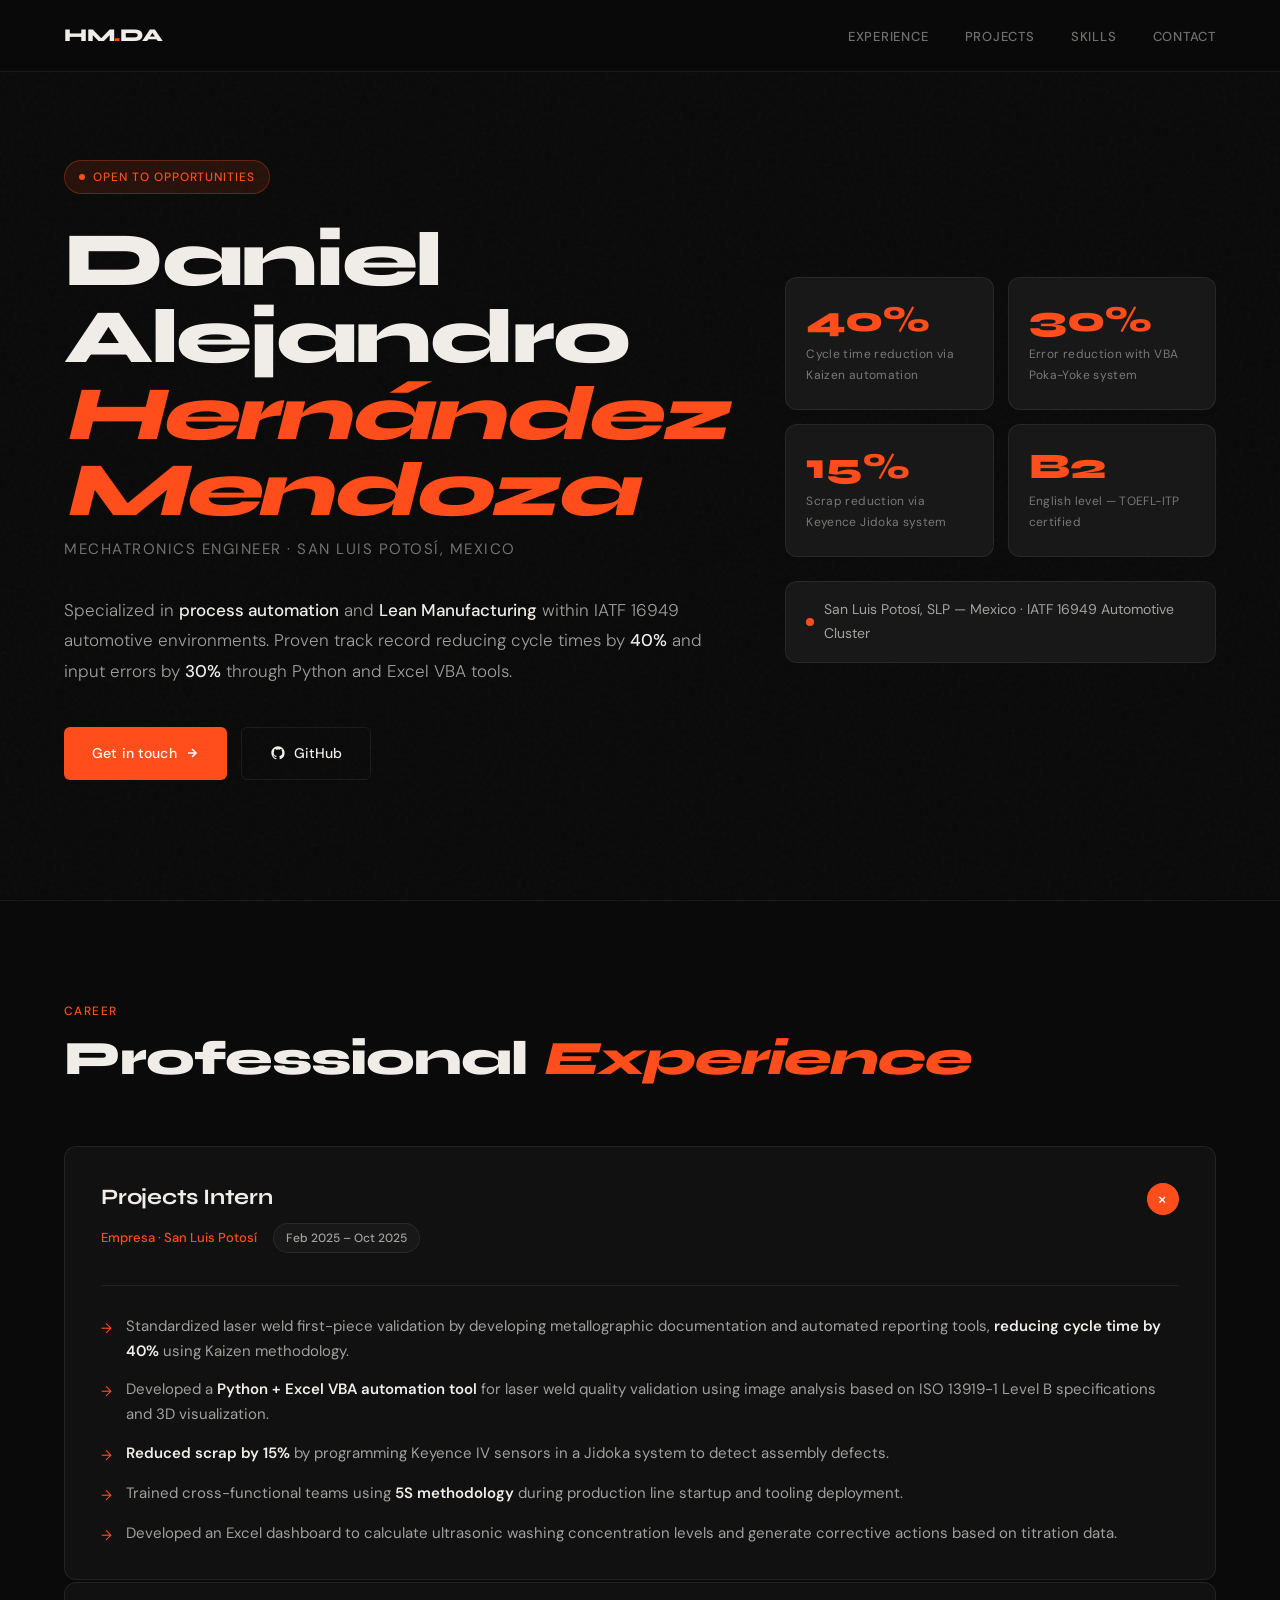
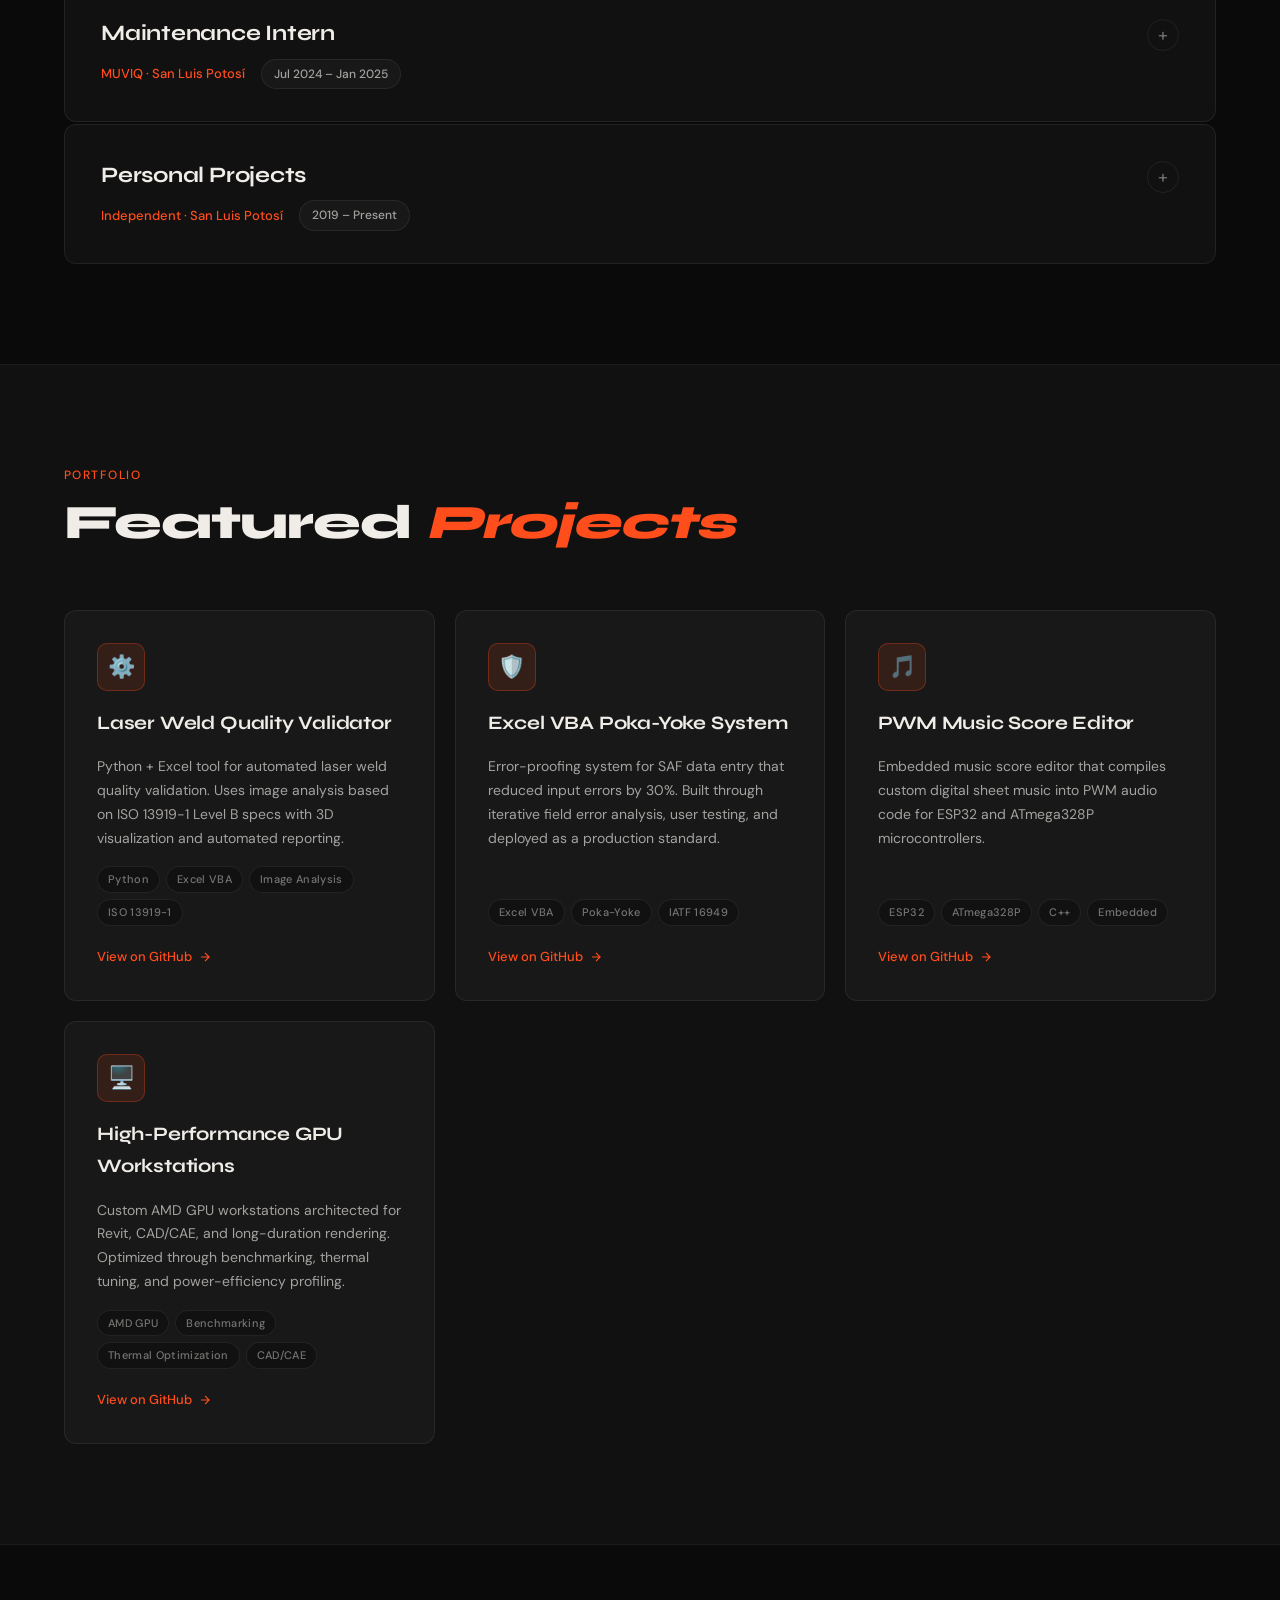
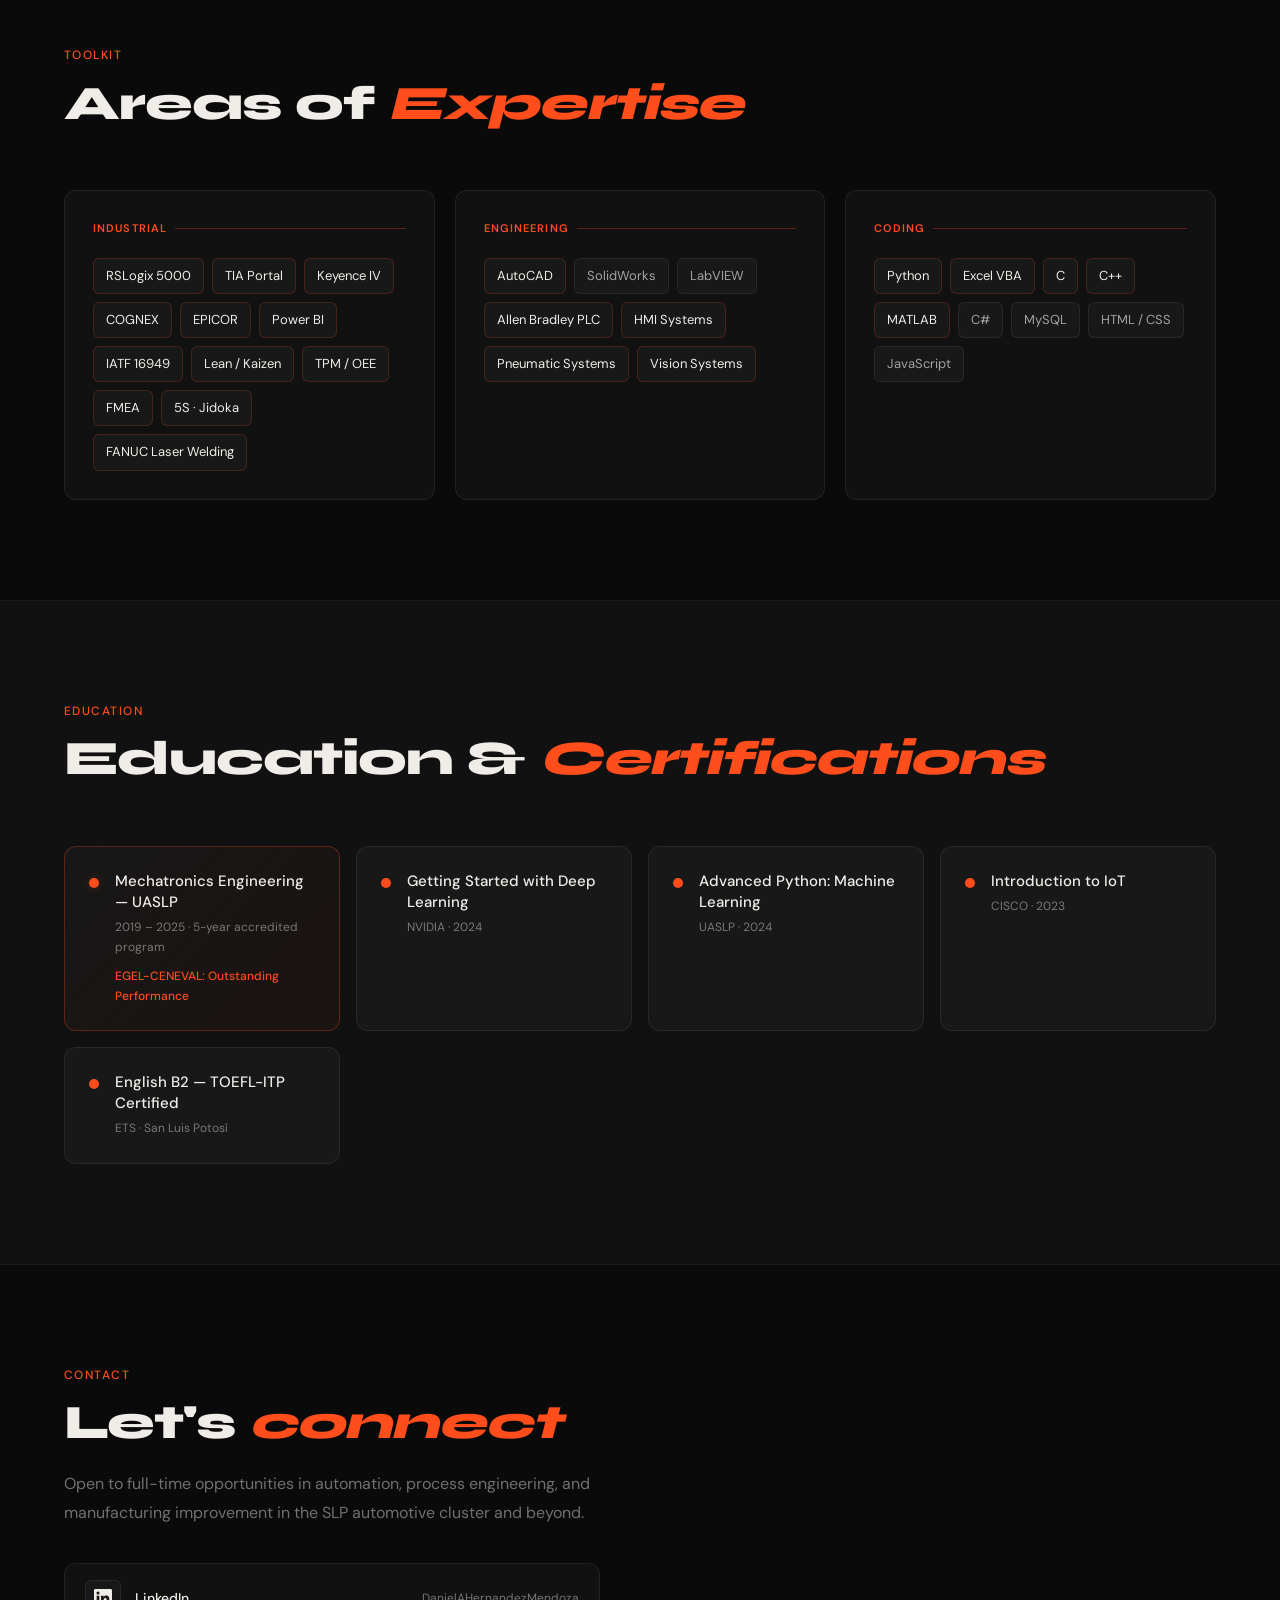
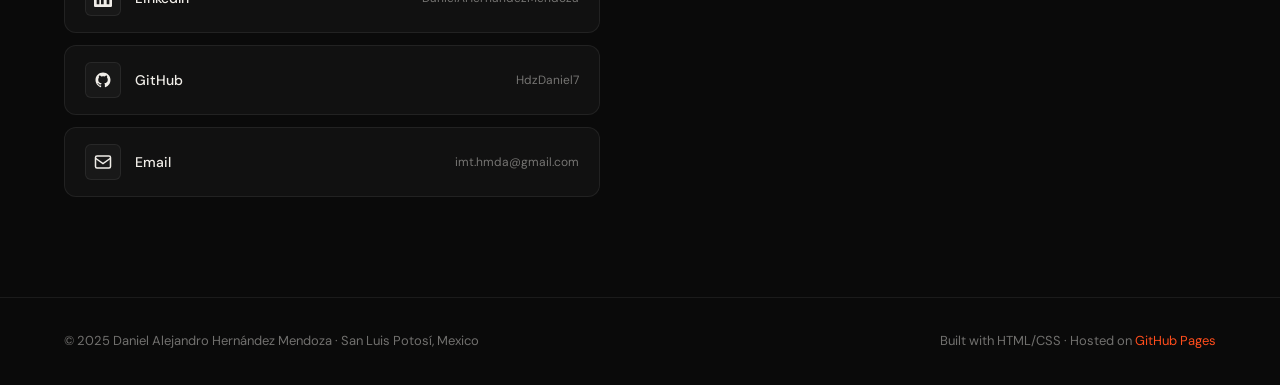
==== commit 15cfc31c: "Github corrections" ====
--- a/index.html
+++ b/index.html
@@ -871,7 +871,7 @@
     <h2 class="section-title">Featured <em>Projects</em></h2>
     <div class="projects-grid">
 
-      <a href="https://github.com/TUUSUARIO/laser-weld-validator" target="_blank" class="project-card reveal">
+      <a href="https://github.com/HdzDaniel7/Weld-eccentricity-visualizer" target="_blank" class="project-card reveal">
         <div class="project-icon">⚙️</div>
         <div class="project-title">Laser Weld Quality Validator</div>
         <div class="project-desc">Python + Excel tool for automated laser weld quality validation. Uses image analysis based on ISO 13919-1 Level B specs with 3D visualization and automated reporting.</div>
@@ -887,7 +887,7 @@
         </div>
       </a>
 
-      <a href="https://github.com/TUUSUARIO/vba-poka-yoke" target="_blank" class="project-card reveal">
+      <a href="https://github.com/HdzDaniel7" target="_blank" class="project-card reveal">
         <div class="project-icon">🛡️</div>
         <div class="project-title">Excel VBA Poka-Yoke System</div>
         <div class="project-desc">Error-proofing system for SAF data entry that reduced input errors by 30%. Built through iterative field error analysis, user testing, and deployed as a production standard.</div>
@@ -902,7 +902,7 @@
         </div>
       </a>
 
-      <a href="https://github.com/TUUSUARIO/music-score-editor" target="_blank" class="project-card reveal">
+      <a href="https://github.com/HdzDaniel7/microcontroller-music-box" target="_blank" class="project-card reveal">
         <div class="project-icon">🎵</div>
         <div class="project-title">PWM Music Score Editor</div>
         <div class="project-desc">Embedded music score editor that compiles custom digital sheet music into PWM audio code for ESP32 and ATmega328P microcontrollers.</div>
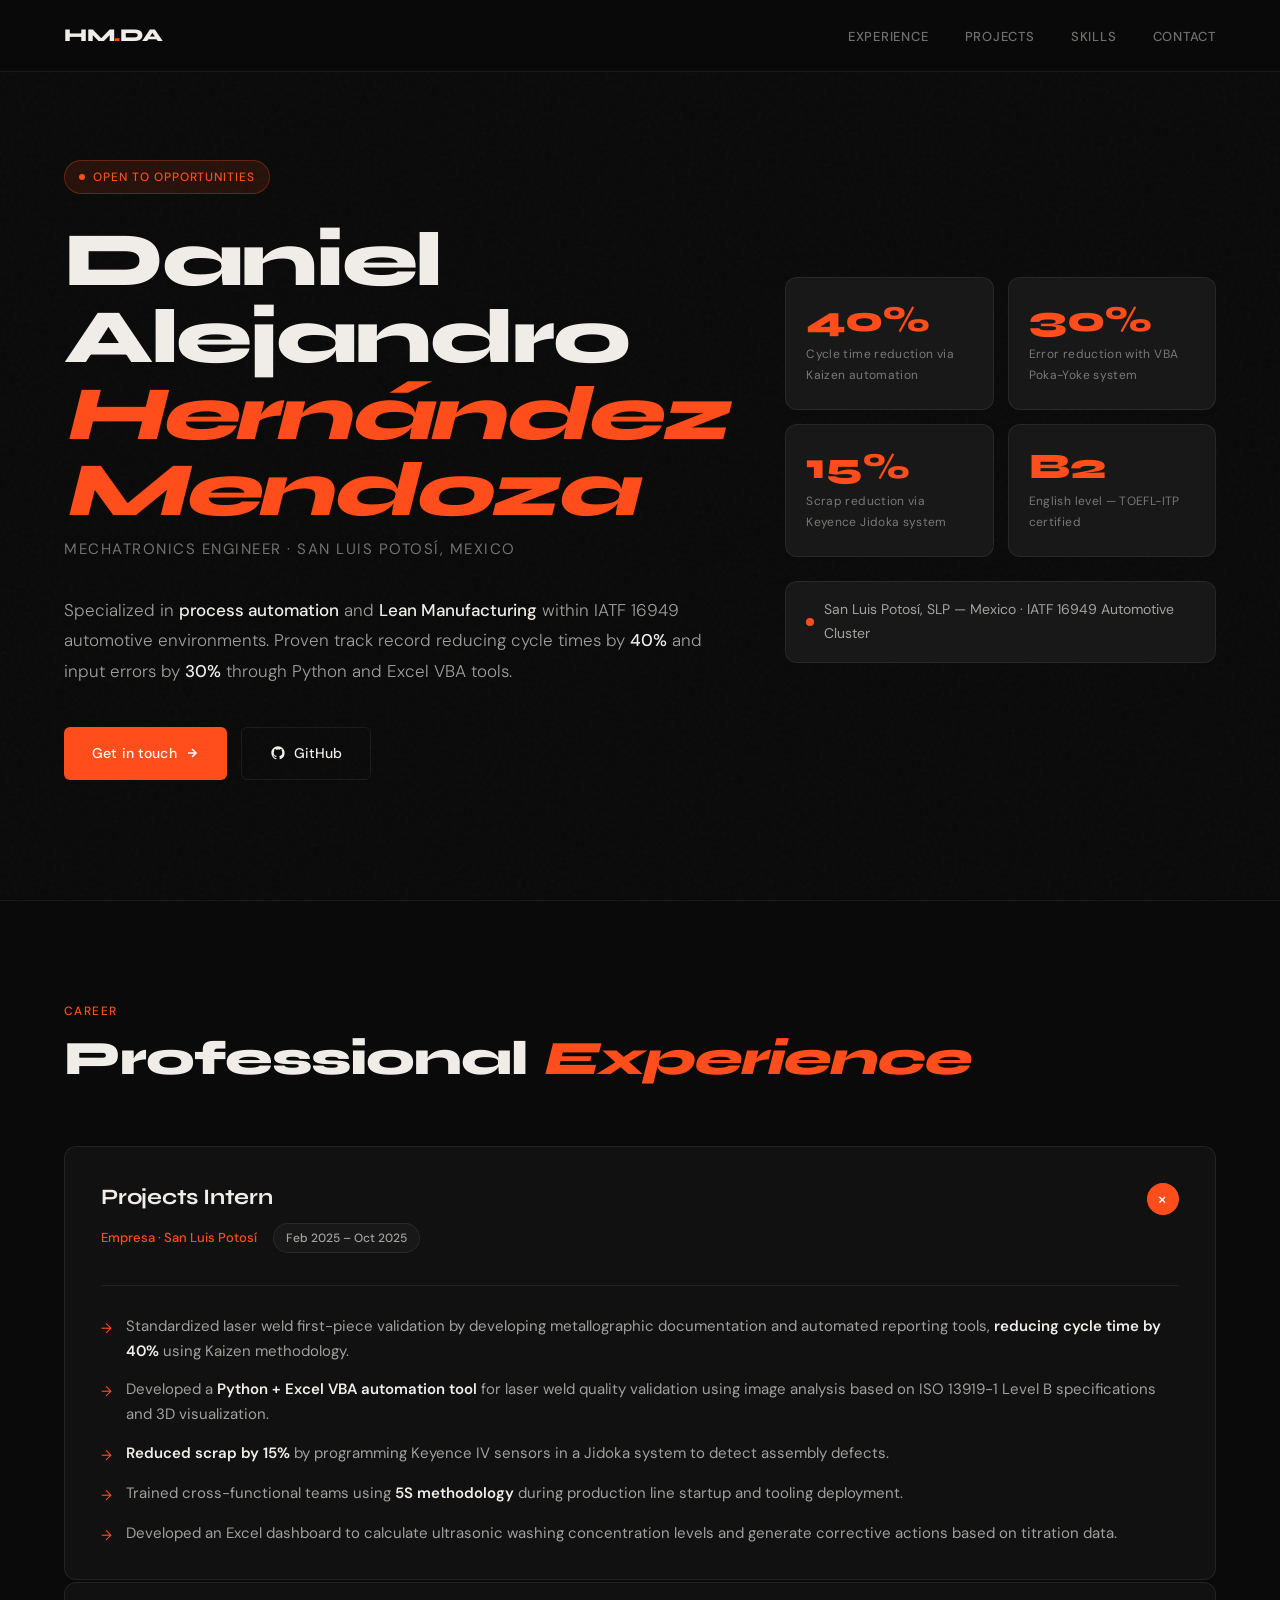
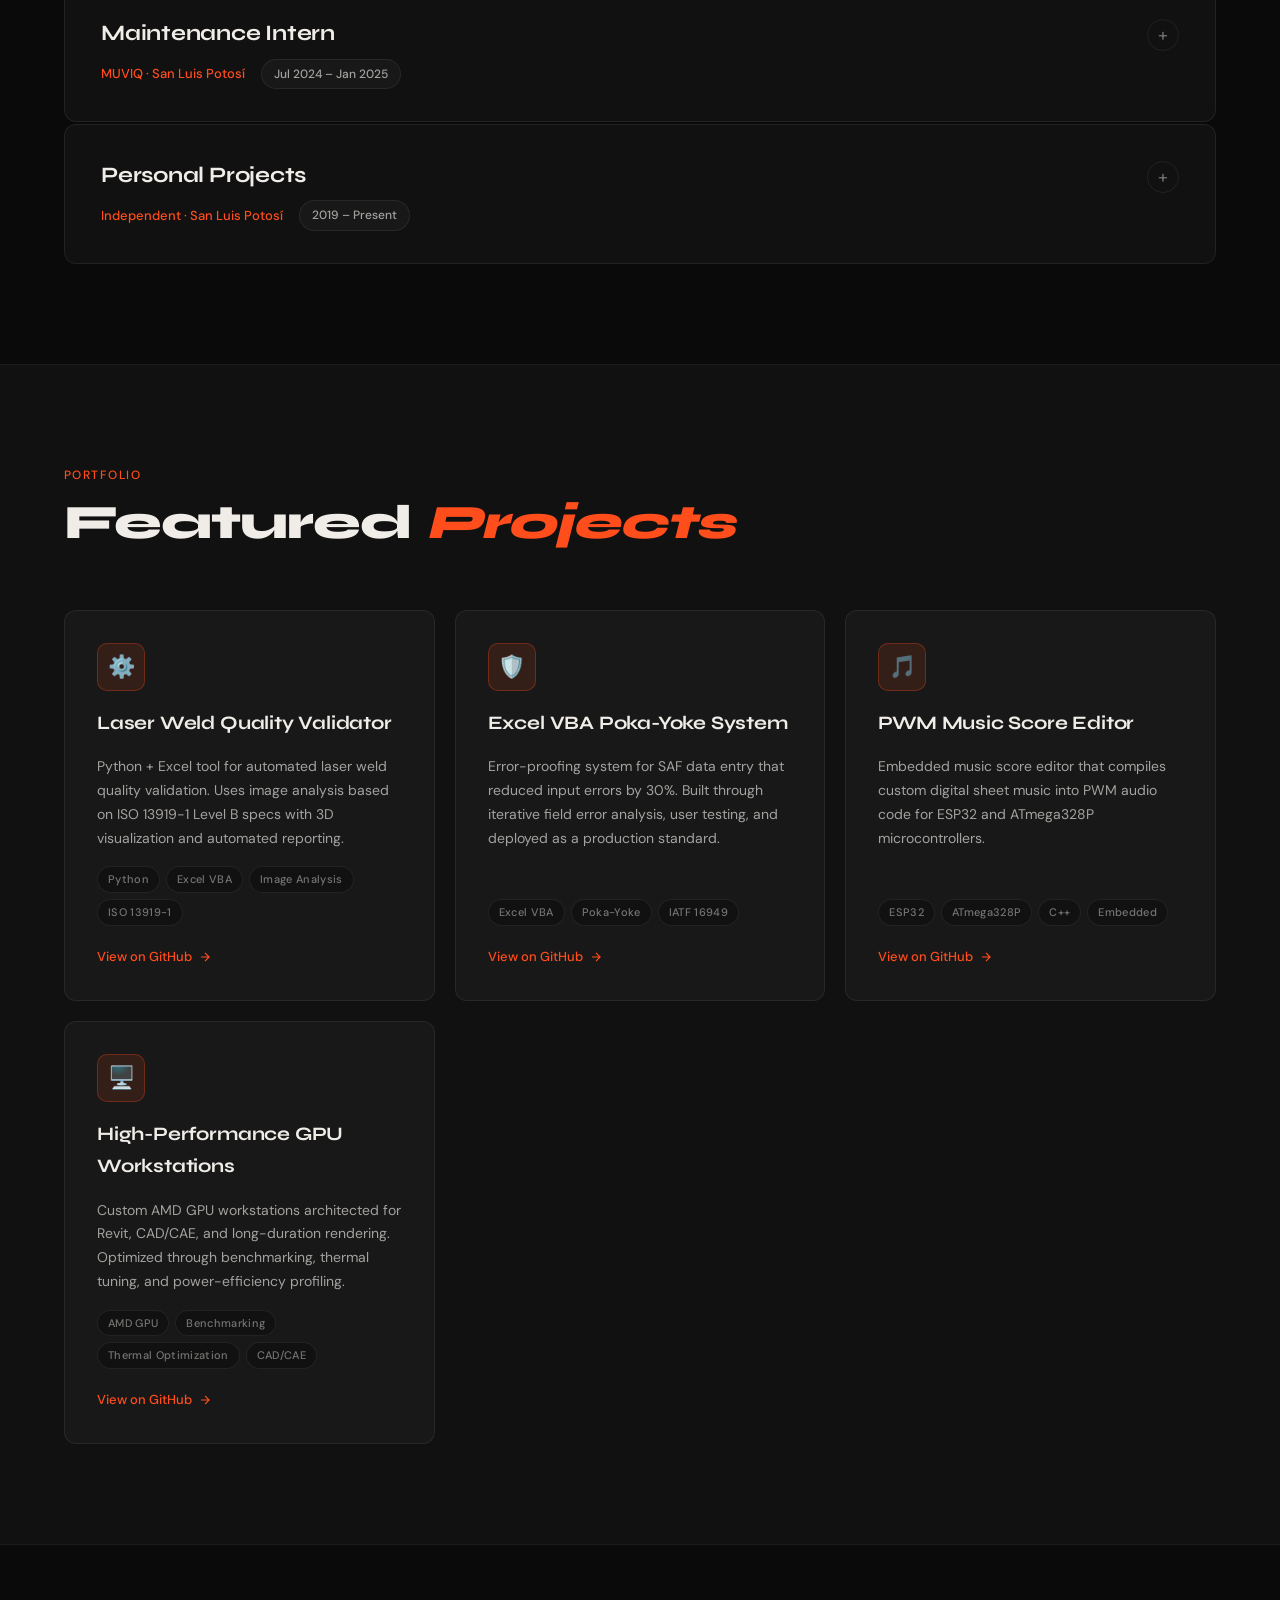
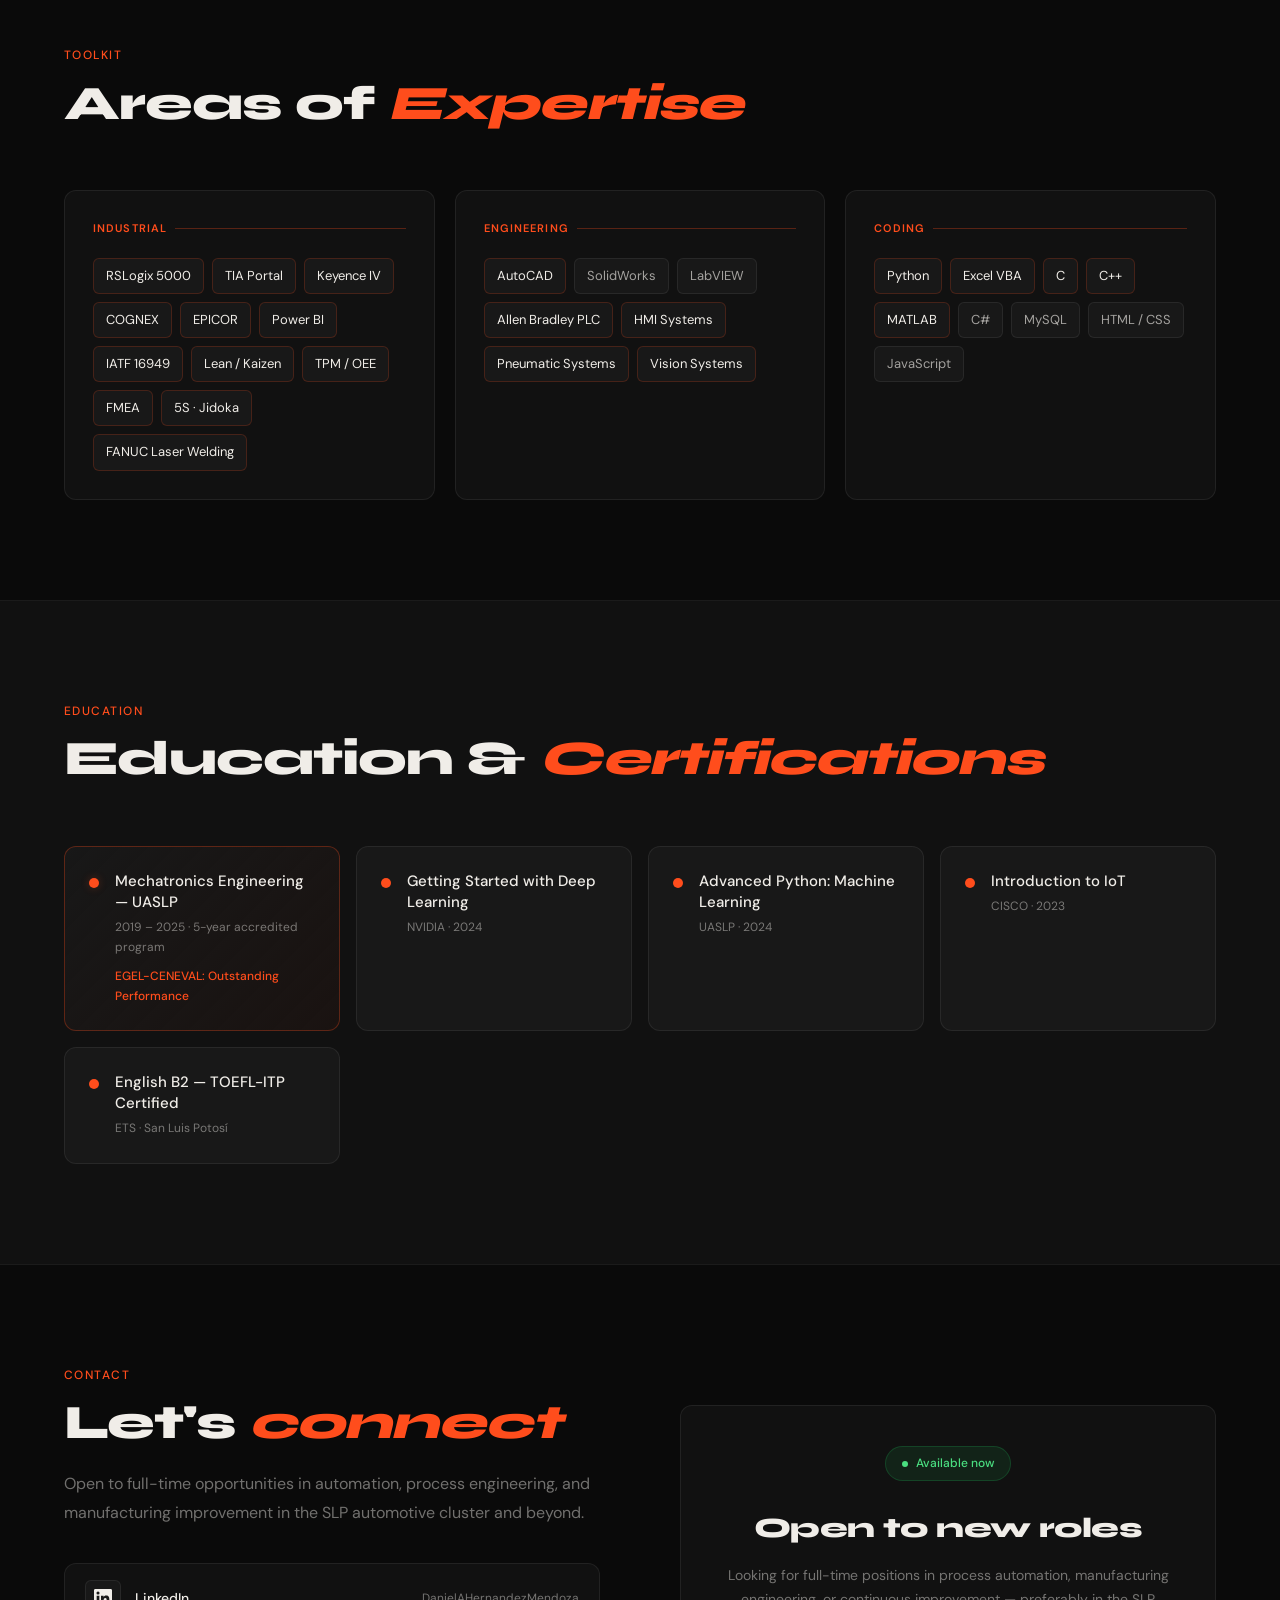
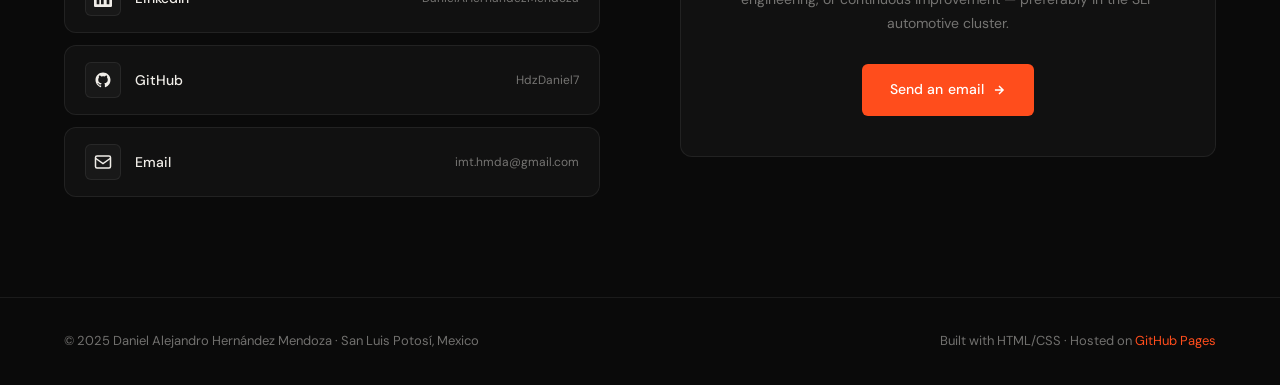
==== commit 8b3b5ae4: "Mod" ====
--- a/index.html
+++ b/index.html
@@ -918,7 +918,7 @@
         </div>
       </a>
 
-      <a href="https://github.com/TUUSUARIO/gpu-workstation" target="_blank" class="project-card reveal">
+      <a href="https://github.com/HdzDaniel7" target="_blank" class="project-card reveal">
         <div class="project-icon">🖥️</div>
         <div class="project-title">High-Performance GPU Workstations</div>
         <div class="project-desc">Custom AMD GPU workstations architected for Revit, CAD/CAE, and long-duration rendering. Optimized through benchmarking, thermal tuning, and power-efficiency profiling.</div>
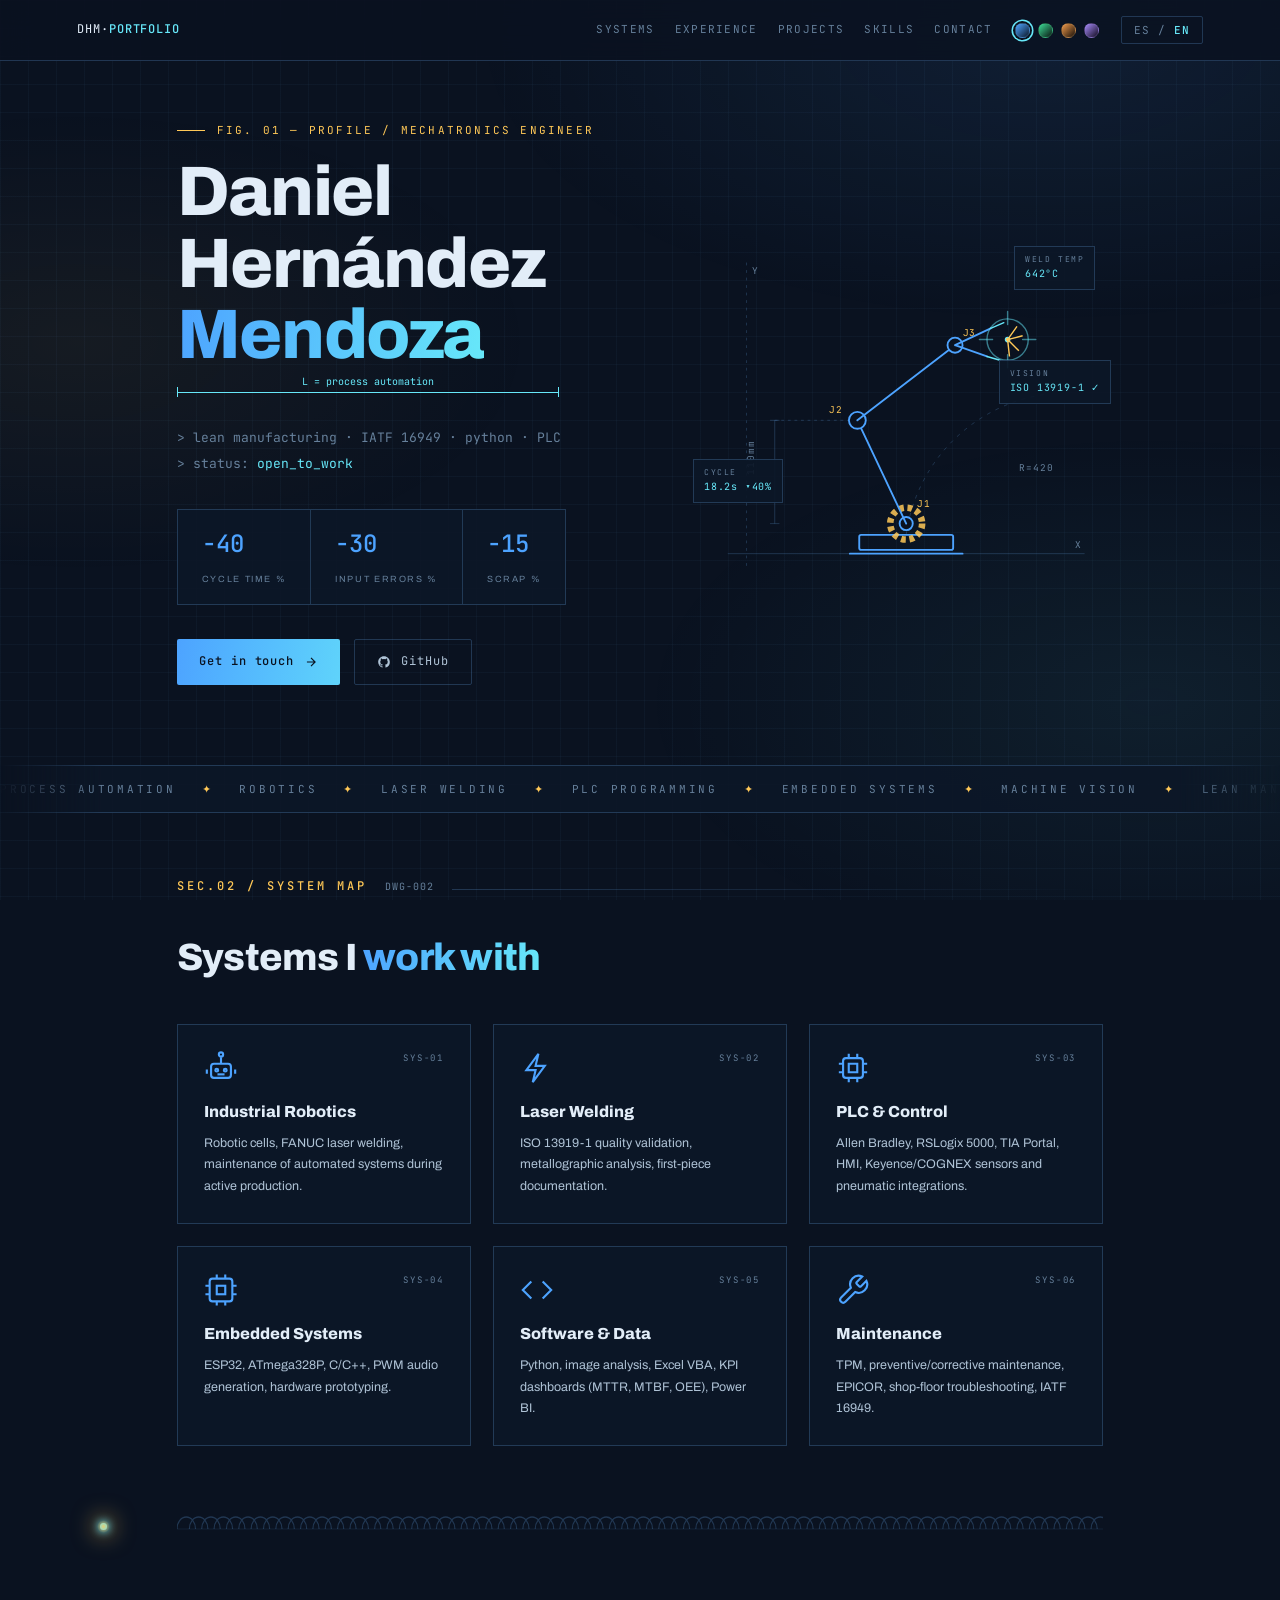
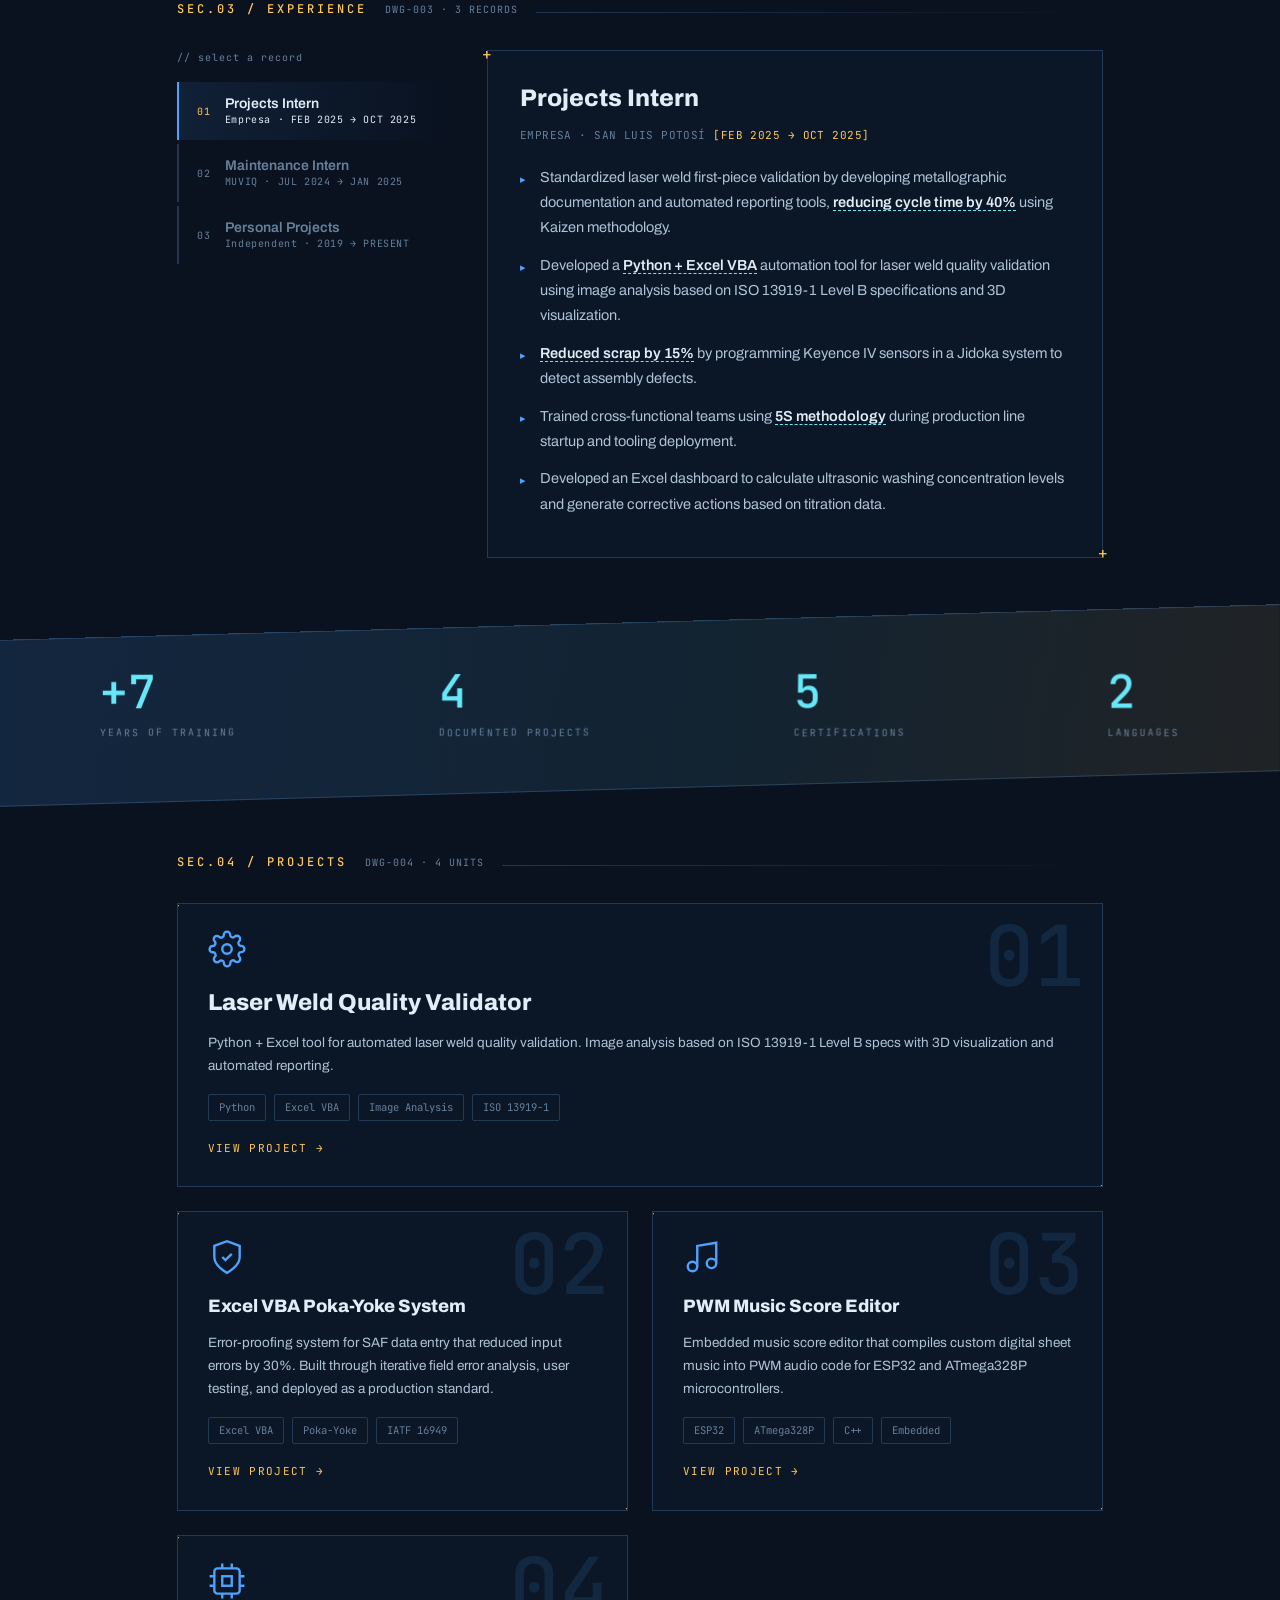
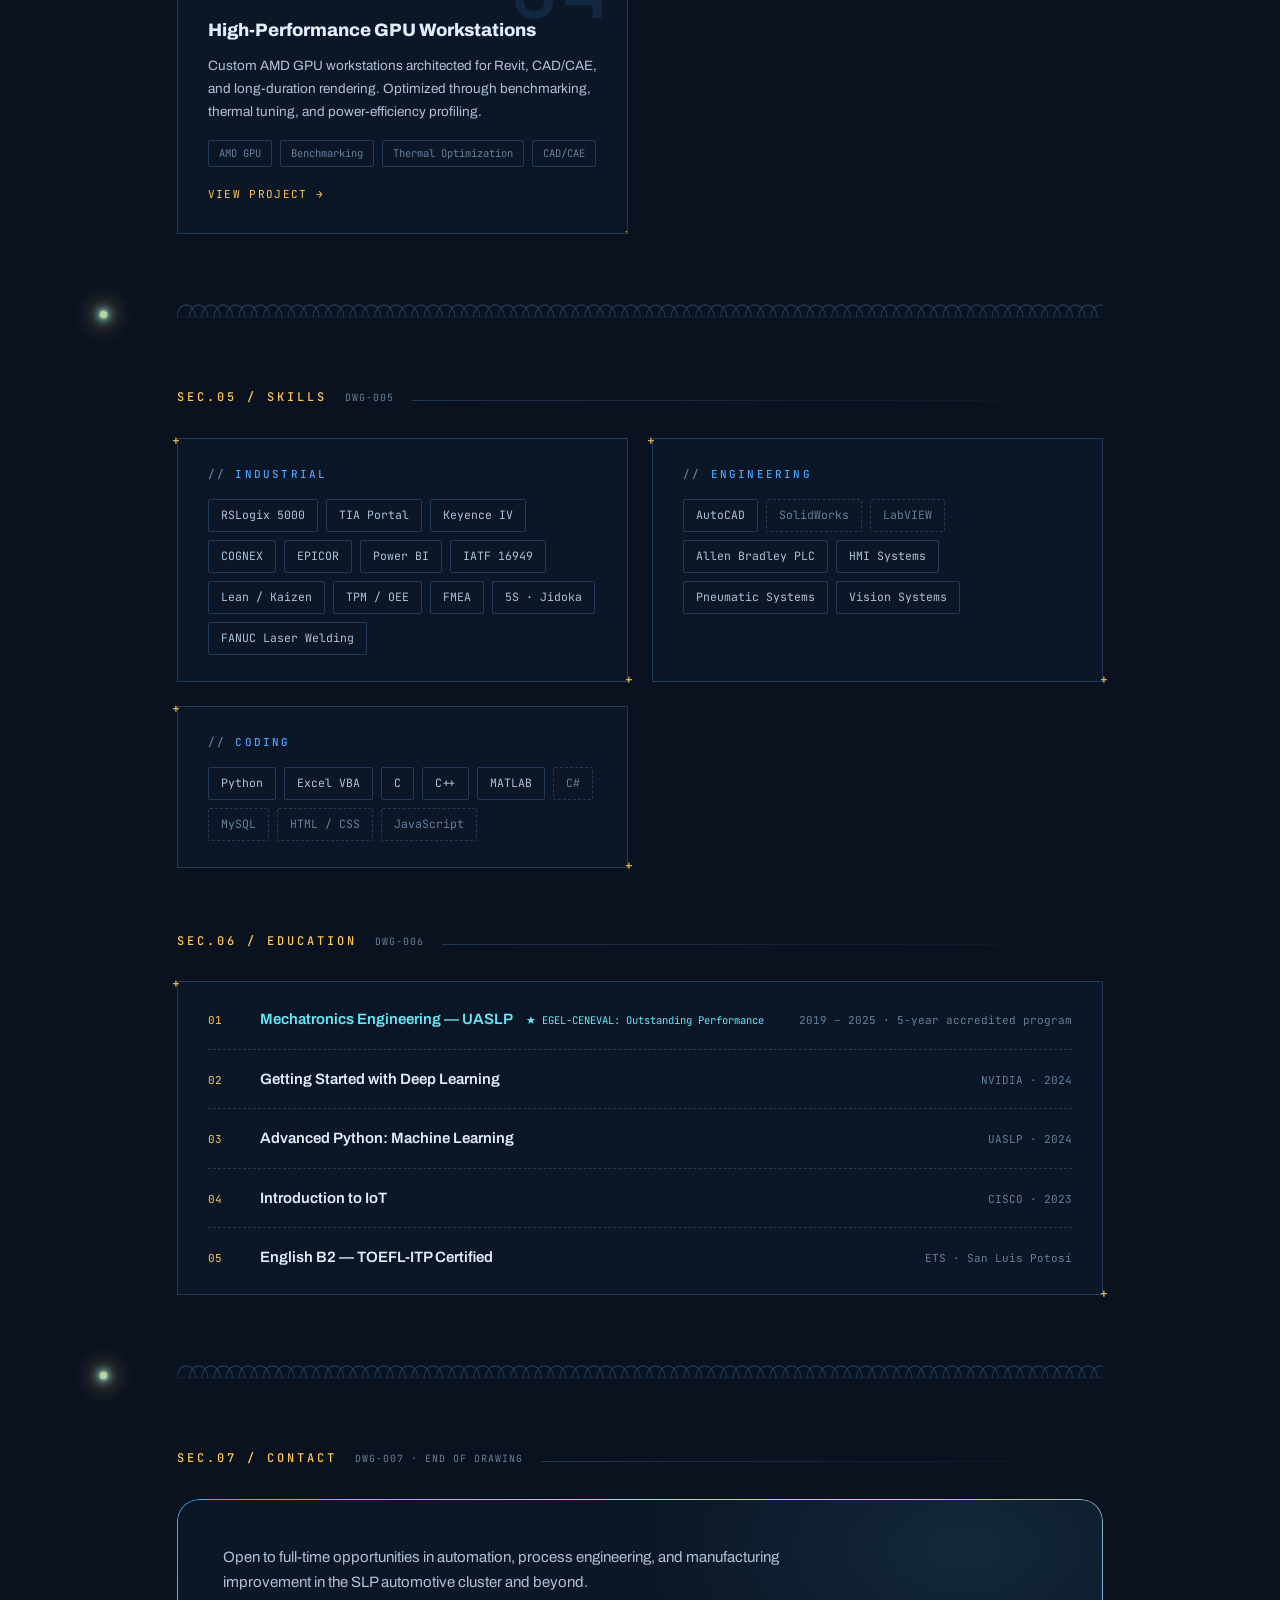
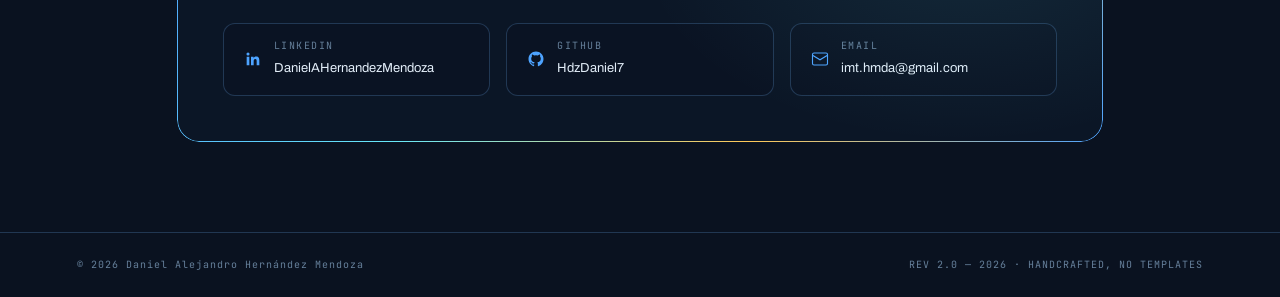
==== commit 505174c6: "Rediseño completo: arquitectura modular + diseño Blueprint Vivo - Contenido separado en /data (exper" ====
--- a/index.html
+++ b/index.html
@@ -3,1111 +3,100 @@
 <head>
 <meta charset="UTF-8">
 <meta name="viewport" content="width=device-width, initial-scale=1.0">
-<title>Daniel Hernandez — Mechatronics Engineer</title>
+<title>Daniel Hernández — Mechatronics Engineer</title>
+
+<!-- SEO -->
+<meta name="description" content="Daniel Alejandro Hernández Mendoza — Mechatronics Engineer specialized in process automation and Lean Manufacturing within IATF 16949 automotive environments. San Luis Potosí, Mexico.">
+<meta name="author" content="Daniel Alejandro Hernández Mendoza">
+<meta name="keywords" content="mechatronics engineer, process automation, lean manufacturing, IATF 16949, PLC, Python, San Luis Potosí">
+<link rel="canonical" href="https://hdzdaniel7.github.io/">
+
+<!-- Open Graph (LinkedIn / WhatsApp / Facebook) -->
+<meta property="og:type" content="website">
+<meta property="og:title" content="Daniel Hernández — Mechatronics Engineer">
+<meta property="og:description" content="Process automation & Lean Manufacturing. −40% cycle time, −30% input errors, −15% scrap. Portfolio & career history.">
+<meta property="og:url" content="https://hdzdaniel7.github.io/">
+<meta property="og:image" content="https://hdzdaniel7.github.io/assets/og-image.png">
+<meta property="og:locale" content="es_MX">
+<meta property="og:locale:alternate" content="en_US">
+
+<!-- Twitter -->
+<meta name="twitter:card" content="summary_large_image">
+<meta name="twitter:title" content="Daniel Hernández — Mechatronics Engineer">
+<meta name="twitter:description" content="Process automation & Lean Manufacturing. Portfolio & career history.">
+<meta name="twitter:image" content="https://hdzdaniel7.github.io/assets/og-image.png">
+
+<!-- Fuentes -->
 <link rel="preconnect" href="https://fonts.googleapis.com">
-<link href="https://fonts.googleapis.com/css2?family=Syne:wght@400;500;600;700;800&family=DM+Sans:ital,wght@0,300;0,400;0,500;1,300&display=swap" rel="stylesheet">
-<style>
+<link rel="preconnect" href="https://fonts.gstatic.com" crossorigin>
+<link href="https://fonts.googleapis.com/css2?family=Archivo:wght@400;600;800&family=JetBrains+Mono:wght@400;500&display=swap" rel="stylesheet">
 
-  .exp-bullets .hl {
-  color: var(--text);
-  font-weight: 600;
+<!-- Estilos: tokens (paleta) + diseño -->
+<link rel="stylesheet" href="css/tokens.css">
+<link rel="stylesheet" href="css/styles.css">
+
+<!-- JSON-LD -->
+<script type="application/ld+json">
+{
+  "@context": "https://schema.org",
+  "@type": "Person",
+  "name": "Daniel Alejandro Hernández Mendoza",
+  "jobTitle": "Mechatronics Engineer",
+  "url": "https://hdzdaniel7.github.io/",
+  "sameAs": [
+    "https://github.com/HdzDaniel7",
+    "https://linkedin.com/in/danielahernandezmendoza"
+  ],
+  "address": { "@type": "PostalAddress", "addressLocality": "San Luis Potosí", "addressCountry": "MX" }
 }
-  :root {
-    --accent: #FF4D1C;
-    --accent-dim: rgba(255,77,28,0.12);
-    --accent-glow: rgba(255,77,28,0.25);
-    --bg: #0A0A0A;
-    --bg2: #111111;
-    --bg3: #181818;
-    --border: rgba(255,255,255,0.07);
-    --border-accent: rgba(255,77,28,0.3);
-    --text: #F0EDE8;
-    --text-muted: rgba(240,237,232,0.45);
-    --text-dim: rgba(240,237,232,0.65);
-    --font-display: 'Syne', sans-serif;
-    --font-body: 'DM Sans', sans-serif;
-    --radius: 12px;
-    --radius-sm: 6px;
-  }
-  *, *::before, *::after { box-sizing: border-box; margin: 0; padding: 0; }
-  html { scroll-behavior: smooth; }
-  body {
-    background: var(--bg);
-    color: var(--text);
-    font-family: var(--font-body);
-    font-size: 16px;
-    line-height: 1.7;
-    overflow-x: hidden;
-  }
-
-  /* ── NOISE TEXTURE OVERLAY ── */
-  body::before {
-    content: '';
-    position: fixed;
-    inset: 0;
-    background-image: url("data:image/svg+xml,%3Csvg viewBox='0 0 256 256' xmlns='http://www.w3.org/2000/svg'%3E%3Cfilter id='noise'%3E%3CfeTurbulence type='fractalNoise' baseFrequency='0.9' numOctaves='4' stitchTiles='stitch'/%3E%3C/filter%3E%3Crect width='100%25' height='100%25' filter='url(%23noise)' opacity='0.04'/%3E%3C/svg%3E");
-    pointer-events: none;
-    z-index: 0;
-    opacity: 0.6;
-  }
-
-  /* ── NAV ── */
-  nav {
-    position: fixed;
-    top: 0; left: 0; right: 0;
-    z-index: 100;
-    display: flex;
-    align-items: center;
-    justify-content: space-between;
-    padding: 20px 5%;
-    background: rgba(10,10,10,0.85);
-    backdrop-filter: blur(20px);
-    border-bottom: 1px solid var(--border);
-  }
-  .nav-logo {
-    font-family: var(--font-display);
-    font-weight: 800;
-    font-size: 18px;
-    letter-spacing: -0.02em;
-    color: var(--text);
-    text-decoration: none;
-  }
-  .nav-logo span { color: var(--accent); }
-  .nav-links { display: flex; gap: 36px; list-style: none; }
-  .nav-links a {
-    font-size: 13px;
-    font-weight: 500;
-    letter-spacing: 0.06em;
-    text-transform: uppercase;
-    color: var(--text-muted);
-    text-decoration: none;
-    transition: color 0.2s;
-  }
-  .nav-links a:hover { color: var(--accent); }
-
-  /* ── HERO ── */
-  #hero {
-    min-height: 100vh;
-    display: flex;
-    align-items: center;
-    padding: 120px 5% 80px;
-    position: relative;
-  }
-  .hero-grid {
-    display: grid;
-    grid-template-columns: 1fr 1fr;
-    gap: 60px;
-    align-items: center;
-    width: 100%;
-    max-width: 1200px;
-    margin: 0 auto;
-  }
-  .hero-tag {
-    display: inline-flex;
-    align-items: center;
-    gap: 8px;
-    background: var(--accent-dim);
-    border: 1px solid var(--border-accent);
-    border-radius: 100px;
-    padding: 6px 14px;
-    font-size: 12px;
-    font-weight: 500;
-    letter-spacing: 0.08em;
-    text-transform: uppercase;
-    color: var(--accent);
-    margin-bottom: 28px;
-    opacity: 0;
-    animation: fadeUp 0.6s 0.1s forwards;
-  }
-  .hero-tag::before {
-    content: '';
-    width: 6px; height: 6px;
-    border-radius: 50%;
-    background: var(--accent);
-    animation: pulse 2s infinite;
-  }
-  @keyframes pulse {
-    0%, 100% { opacity: 1; transform: scale(1); }
-    50% { opacity: 0.5; transform: scale(0.8); }
-  }
-  .hero-name {
-    font-family: var(--font-display);
-    font-size: clamp(48px, 6vw, 82px);
-    font-weight: 800;
-    line-height: 1.0;
-    letter-spacing: -0.03em;
-    margin-bottom: 8px;
-    opacity: 0;
-    animation: fadeUp 0.6s 0.2s forwards;
-  }
-  .hero-name .accent-line {
-    display: block;
-    color: var(--accent);
-    font-style: italic;
-  }
-  .hero-title {
-    font-size: 15px;
-    font-weight: 400;
-    color: var(--text-muted);
-    letter-spacing: 0.1em;
-    text-transform: uppercase;
-    margin-bottom: 32px;
-    opacity: 0;
-    animation: fadeUp 0.6s 0.3s forwards;
-  }
-  .hero-summary {
-    font-size: 17px;
-    font-weight: 300;
-    line-height: 1.8;
-    color: var(--text-dim);
-    margin-bottom: 40px;
-    opacity: 0;
-    animation: fadeUp 0.6s 0.4s forwards;
-  }
-  .hero-summary strong { color: var(--text); font-weight: 500; }
-  .hero-cta {
-    display: flex;
-    gap: 14px;
-    flex-wrap: wrap;
-    opacity: 0;
-    animation: fadeUp 0.6s 0.5s forwards;
-  }
-  .btn-primary {
-    display: inline-flex;
-    align-items: center;
-    gap: 8px;
-    background: var(--accent);
-    color: #fff;
-    font-family: var(--font-body);
-    font-size: 14px;
-    font-weight: 500;
-    padding: 14px 28px;
-    border-radius: var(--radius-sm);
-    text-decoration: none;
-    transition: all 0.2s;
-    letter-spacing: 0.01em;
-  }
-  .btn-primary:hover { background: #FF6A40; transform: translateY(-1px); }
-  .btn-ghost {
-    display: inline-flex;
-    align-items: center;
-    gap: 8px;
-    background: transparent;
-    color: var(--text);
-    font-family: var(--font-body);
-    font-size: 14px;
-    font-weight: 500;
-    padding: 14px 28px;
-    border-radius: var(--radius-sm);
-    border: 1px solid var(--border);
-    text-decoration: none;
-    transition: all 0.2s;
-  }
-  .btn-ghost:hover { border-color: var(--accent); color: var(--accent); transform: translateY(-1px); }
-
-  /* Hero right — stats */
-  .hero-right { opacity: 0; animation: fadeUp 0.6s 0.4s forwards; }
-  .stat-grid {
-    display: grid;
-    grid-template-columns: 1fr 1fr;
-    gap: 14px;
-    margin-bottom: 24px;
-  }
-  .stat-card {
-    background: var(--bg3);
-    border: 1px solid var(--border);
-    border-radius: var(--radius);
-    padding: 24px 20px;
-    position: relative;
-    overflow: hidden;
-    transition: border-color 0.2s;
-  }
-  .stat-card:hover { border-color: var(--border-accent); }
-  .stat-card::before {
-    content: '';
-    position: absolute;
-    top: 0; left: 0; right: 0;
-    height: 2px;
-    background: var(--accent);
-    opacity: 0;
-    transition: opacity 0.2s;
-  }
-  .stat-card:hover::before { opacity: 1; }
-  .stat-number {
-    font-family: var(--font-display);
-    font-size: 36px;
-    font-weight: 800;
-    color: var(--accent);
-    line-height: 1;
-    margin-bottom: 6px;
-  }
-  .stat-label {
-    font-size: 12px;
-    color: var(--text-muted);
-    font-weight: 400;
-    letter-spacing: 0.03em;
-  }
-  .location-badge {
-    display: flex;
-    align-items: center;
-    gap: 10px;
-    background: var(--bg3);
-    border: 1px solid var(--border);
-    border-radius: var(--radius);
-    padding: 16px 20px;
-    font-size: 14px;
-    color: var(--text-dim);
-  }
-  .location-dot { width: 8px; height: 8px; border-radius: 50%; background: var(--accent); flex-shrink: 0; }
-
-  /* ── SHARED SECTION STYLES ── */
-  section { padding: 100px 5%; position: relative; z-index: 1; }
-  .section-inner { max-width: 1200px; margin: 0 auto; }
-  .section-label {
-    font-size: 12px;
-    font-weight: 500;
-    letter-spacing: 0.12em;
-    text-transform: uppercase;
-    color: var(--accent);
-    margin-bottom: 12px;
-  }
-  .section-title {
-    font-family: var(--font-display);
-    font-size: clamp(32px, 4vw, 48px);
-    font-weight: 800;
-    line-height: 1.1;
-    letter-spacing: -0.02em;
-    margin-bottom: 60px;
-    color: var(--text);
-  }
-  .section-title em { font-style: italic; color: var(--accent); }
-  .divider { width: 100%; height: 1px; background: var(--border); margin: 0; }
-
-  /* ── EXPERIENCE ── */
-  #experience { background: var(--bg); }
-  .exp-list { display: flex; flex-direction: column; gap: 2px; }
-  .exp-item {
-    background: var(--bg2);
-    border: 1px solid var(--border);
-    border-radius: var(--radius);
-    overflow: hidden;
-    transition: border-color 0.2s;
-  }
-  .exp-item:hover { border-color: var(--border-accent); }
-  .exp-header {
-    display: grid;
-    grid-template-columns: 1fr auto;
-    align-items: start;
-    gap: 20px;
-    padding: 32px 36px;
-    cursor: pointer;
-    user-select: none;
-  }
-  .exp-role {
-    font-family: var(--font-display);
-    font-size: 22px;
-    font-weight: 700;
-    letter-spacing: -0.01em;
-    margin-bottom: 6px;
-  }
-  .exp-meta {
-    display: flex;
-    align-items: center;
-    gap: 16px;
-    font-size: 13px;
-    color: var(--text-muted);
-    flex-wrap: wrap;
-  }
-  .exp-company {
-    color: var(--accent);
-    font-weight: 500;
-  }
-  .exp-period {
-    background: var(--bg3);
-    border: 1px solid var(--border);
-    border-radius: 100px;
-    padding: 4px 12px;
-    font-size: 12px;
-    font-weight: 500;
-    white-space: nowrap;
-    color: var(--text-dim);
-  }
-  .exp-toggle {
-    width: 32px; height: 32px;
-    border-radius: 50%;
-    border: 1px solid var(--border);
-    display: flex;
-    align-items: center;
-    justify-content: center;
-    font-size: 18px;
-    color: var(--text-muted);
-    transition: all 0.2s;
-    flex-shrink: 0;
-    margin-top: 4px;
-  }
-  .exp-item.open .exp-toggle {
-    background: var(--accent);
-    border-color: var(--accent);
-    color: #fff;
-    transform: rotate(45deg);
-  }
-  .exp-body {
-    display: none;
-    padding: 0 36px 32px;
-  }
-  .exp-item.open .exp-body { display: block; }
-  .exp-divider { height: 1px; background: var(--border); margin-bottom: 28px; }
-  .exp-bullets { list-style: none; display: flex; flex-direction: column; gap: 14px; }
-  .exp-bullets li {
-  display: flex;
-  gap: 14px;
-  font-size: 15px;
-  line-height: 1.65;
-  color: var(--text-dim);
-}
-
-.exp-bullets li > span {
-  display: block;
-}
-  .exp-bullets li::before {
-    content: '→';
-    color: var(--accent);
-    font-size: 14px;
-    flex-shrink: 0;
-    margin-top: 3px;
-  }
-  .exp-bullets strong { color: var(--text); font-weight: 500; }
-
-  /* ── PROJECTS ── */
-  #projects { background: var(--bg2); }
-  .projects-grid {
-    display: grid;
-    grid-template-columns: repeat(auto-fit, minmax(340px, 1fr));
-    gap: 20px;
-  }
-  .project-card {
-    background: var(--bg3);
-    border: 1px solid var(--border);
-    border-radius: var(--radius);
-    padding: 32px;
-    display: flex;
-    flex-direction: column;
-    gap: 16px;
-    transition: all 0.2s;
-    position: relative;
-    overflow: hidden;
-    text-decoration: none;
-    color: inherit;
-  }
-  .project-card::after {
-    content: '';
-    position: absolute;
-    bottom: 0; left: 0; right: 0;
-    height: 2px;
-    background: linear-gradient(90deg, var(--accent), transparent);
-    opacity: 0;
-    transition: opacity 0.2s;
-  }
-  .project-card:hover { border-color: var(--border-accent); transform: translateY(-3px); }
-  .project-card:hover::after { opacity: 1; }
-  .project-icon {
-    width: 48px; height: 48px;
-    border-radius: 10px;
-    background: var(--accent-dim);
-    border: 1px solid var(--border-accent);
-    display: flex;
-    align-items: center;
-    justify-content: center;
-    font-size: 22px;
-  }
-  .project-title {
-    font-family: var(--font-display);
-    font-size: 19px;
-    font-weight: 700;
-    letter-spacing: -0.01em;
-  }
-  .project-desc {
-    font-size: 14px;
-    color: var(--text-dim);
-    line-height: 1.7;
-    flex: 1;
-  }
-  .project-tags {
-    display: flex;
-    flex-wrap: wrap;
-    gap: 6px;
-    margin-top: auto;
-  }
-  .tag {
-    background: var(--bg2);
-    border: 1px solid var(--border);
-    border-radius: 100px;
-    padding: 3px 10px;
-    font-size: 11px;
-    font-weight: 500;
-    color: var(--text-muted);
-    letter-spacing: 0.03em;
-  }
-  .project-link {
-    display: flex;
-    align-items: center;
-    gap: 6px;
-    font-size: 13px;
-    color: var(--accent);
-    font-weight: 500;
-    margin-top: 4px;
-  }
-  .project-link svg { width: 14px; height: 14px; }
-
-  /* ── SKILLS ── */
-  #skills { background: var(--bg); }
-  .skills-grid {
-    display: grid;
-    grid-template-columns: repeat(3, 1fr);
-    gap: 20px;
-  }
-  .skill-group {
-    background: var(--bg2);
-    border: 1px solid var(--border);
-    border-radius: var(--radius);
-    padding: 28px;
-    transition: border-color 0.2s;
-  }
-  .skill-group:hover { border-color: var(--border-accent); }
-  .skill-group-label {
-    font-size: 11px;
-    font-weight: 600;
-    letter-spacing: 0.1em;
-    text-transform: uppercase;
-    color: var(--accent);
-    margin-bottom: 20px;
-    display: flex;
-    align-items: center;
-    gap: 8px;
-  }
-  .skill-group-label::after {
-    content: '';
-    flex: 1;
-    height: 1px;
-    background: var(--border-accent);
-  }
-  .skill-chips { display: flex; flex-wrap: wrap; gap: 8px; }
-  .skill-chip {
-    background: var(--bg3);
-    border: 1px solid var(--border);
-    border-radius: var(--radius-sm);
-    padding: 6px 12px;
-    font-size: 13px;
-    color: var(--text-dim);
-    font-weight: 400;
-    transition: all 0.15s;
-  }
-  .skill-chip:hover { border-color: var(--border-accent); color: var(--text); }
-  .skill-chip.proficient {
-    border-color: rgba(255,77,28,0.2);
-    color: var(--text);
-  }
-
-  /* ── CERTIFICATIONS ── */
-  #certifications { background: var(--bg2); }
-  .cert-grid {
-    display: grid;
-    grid-template-columns: repeat(auto-fit, minmax(260px, 1fr));
-    gap: 16px;
-  }
-  .cert-card {
-    background: var(--bg3);
-    border: 1px solid var(--border);
-    border-radius: var(--radius);
-    padding: 24px;
-    display: flex;
-    align-items: flex-start;
-    gap: 16px;
-    transition: border-color 0.2s;
-  }
-  .cert-card:hover { border-color: var(--border-accent); }
-  .cert-dot {
-    width: 10px; height: 10px;
-    border-radius: 50%;
-    background: var(--accent);
-    flex-shrink: 0;
-    margin-top: 7px;
-  }
-  .cert-name {
-    font-size: 15px;
-    font-weight: 500;
-    margin-bottom: 4px;
-    line-height: 1.4;
-  }
-  .cert-meta {
-    font-size: 12px;
-    color: var(--text-muted);
-  }
-  .cert-highlight {
-    border-color: var(--border-accent);
-    background: linear-gradient(135deg, var(--bg3), rgba(255,77,28,0.04));
-  }
-  .cert-highlight .cert-dot { box-shadow: 0 0 8px var(--accent-glow); }
-
-  /* ── CONTACT ── */
-  #contact { background: var(--bg); }
-  .contact-inner {
-    display: grid;
-    grid-template-columns: 1fr 1fr;
-    gap: 80px;
-    align-items: center;
-    max-width: 1200px;
-    margin: 0 auto;
-  }
-  .contact-text .section-title { margin-bottom: 20px; }
-  .contact-desc {
-    font-size: 16px;
-    color: var(--text-muted);
-    line-height: 1.8;
-    margin-bottom: 36px;
-  }
-  .social-links { display: flex; flex-direction: column; gap: 12px; }
-  .social-link {
-    display: flex;
-    align-items: center;
-    gap: 14px;
-    background: var(--bg2);
-    border: 1px solid var(--border);
-    border-radius: var(--radius);
-    padding: 16px 20px;
-    text-decoration: none;
-    color: var(--text);
-    transition: all 0.2s;
-  }
-  .social-link:hover { border-color: var(--border-accent); color: var(--accent); }
-  .social-icon {
-    width: 36px; height: 36px;
-    border-radius: var(--radius-sm);
-    background: var(--bg3);
-    border: 1px solid var(--border);
-    display: flex;
-    align-items: center;
-    justify-content: center;
-    flex-shrink: 0;
-  }
-  .social-icon svg { width: 18px; height: 18px; }
-  .social-label { font-size: 14px; font-weight: 500; }
-  .social-handle { font-size: 12px; color: var(--text-muted); margin-left: auto; }
-
-  /* Contact right — availability card */
-  .availability-card {
-    background: var(--bg2);
-    border: 1px solid var(--border);
-    border-radius: var(--radius);
-    padding: 40px;
-    text-align: center;
-  }
-  .avail-status {
-    display: inline-flex;
-    align-items: center;
-    gap: 8px;
-    background: rgba(34,197,94,0.1);
-    border: 1px solid rgba(34,197,94,0.2);
-    border-radius: 100px;
-    padding: 6px 16px;
-    font-size: 12px;
-    font-weight: 500;
-    color: #4ade80;
-    margin-bottom: 24px;
-  }
-  .avail-dot { width: 6px; height: 6px; border-radius: 50%; background: #4ade80; animation: pulse 2s infinite; }
-  .avail-title {
-    font-family: var(--font-display);
-    font-size: 28px;
-    font-weight: 800;
-    margin-bottom: 12px;
-    letter-spacing: -0.02em;
-  }
-  .avail-desc {
-    font-size: 14px;
-    color: var(--text-muted);
-    line-height: 1.7;
-    margin-bottom: 28px;
-  }
-
-  /* ── FOOTER ── */
-  footer {
-    padding: 32px 5%;
-    border-top: 1px solid var(--border);
-    display: flex;
-    align-items: center;
-    justify-content: space-between;
-    font-size: 13px;
-    color: var(--text-muted);
-  }
-  footer a { color: var(--accent); text-decoration: none; }
-
-  /* ── ANIMATIONS ── */
-  @keyframes fadeUp {
-    from { opacity: 0; transform: translateY(24px); }
-    to { opacity: 1; transform: translateY(0); }
-  }
-  .reveal {
-    opacity: 0;
-    transform: translateY(20px);
-    transition: opacity 0.6s ease, transform 0.6s ease;
-  }
-  .reveal.visible { opacity: 1; transform: translateY(0); }
-
-  /* ── RESPONSIVE ── */
-@media (max-width: 900px) {
-  .hero-grid { grid-template-columns: 1fr; }
-  .hero-right { display: none; }
-  .skills-grid { grid-template-columns: 1fr; }
-  .contact-inner { grid-template-columns: 1fr; gap: 48px; }
-  nav .nav-links { display: none; }
-}
-
-@media (max-width: 600px) {
-  /* Nav */
-  nav { padding: 16px 5%; }
-
-  /* Secciones — reducir padding vertical */
-  section { padding: 64px 5%; }
-
-  /* Hero */
-  #hero { padding: 100px 5% 60px; }
-  .hero-name { font-size: 48px; }
-  .hero-title { font-size: 13px; }
-  .hero-summary { font-size: 15px; }
-  .hero-cta { flex-direction: column; }
-  .hero-cta a { width: 100%; justify-content: center; }
-
-  /* Grids */
-  .projects-grid { grid-template-columns: 1fr; }
-  .cert-grid { grid-template-columns: 1fr; }
-  .stat-grid { grid-template-columns: 1fr 1fr; }
-
-  /* Experience */
-  .exp-header { padding: 24px 20px; }
-  .exp-body { padding: 0 20px 24px; }
-  .exp-role { font-size: 18px; }
-  .exp-meta { flex-direction: column; gap: 8px; align-items: flex-start; }
-  .exp-bullets li { font-size: 14px; gap: 10px; }
-
-  /* Projects */
-  .project-card { padding: 24px; }
-  .project-title { font-size: 17px; }
-
-  /* Skills */
-  .skill-group { padding: 22px 18px; }
-
-  /* Certifications */
-  .cert-card { padding: 18px 16px; }
-
-  /* Contact */
-  .availability-card { padding: 28px 20px; }
-  .social-handle { display: none; }
-
-  /* Section titles */
-  .section-title { font-size: 30px; margin-bottom: 36px; }
-
-  /* Footer */
-  footer { flex-direction: column; gap: 8px; text-align: center; }
-}
-
-/* Pantallas muy pequeñas (360px o menos) */
-@media (max-width: 380px) {
-  .hero-name { font-size: 38px; }
-  .stat-grid { grid-template-columns: 1fr; }
-  .btn-primary, .btn-ghost { padding: 12px 20px; font-size: 13px; }
-}
-</style>
+</script>
 </head>
 <body>
 
-<!-- NAV -->
+<!-- Capas de fondo: rejilla milimétrica + glow de cursor + auras -->
+<div class="gridlayer"></div>
+<div class="gridglow"></div>
+<div class="aura"></div>
+
 <nav>
-  <a href="#hero" class="nav-logo">HM<span>.</span>DA</a>
-  <ul class="nav-links">
-    <li><a href="#experience">Experience</a></li>
-    <li><a href="#projects">Projects</a></li>
-    <li><a href="#skills">Skills</a></li>
-    <li><a href="#contact">Contact</a></li>
-  </ul>
+  <a href="#" class="nav-logo">DHM·<b>PORTFOLIO</b></a>
+  <div class="nav-right">
+    <ul class="nav-links" id="nav-links"></ul>
+    <div class="theme-dots" id="theme-dots"></div>
+    <button type="button" class="lang-toggle" id="lang-toggle" onclick="toggleLang()" aria-label="Cambiar idioma / Switch language"></button>
+  </div>
 </nav>
 
-<!-- HERO -->
-<section id="hero">
-  <div class="hero-grid">
-    <div class="hero-left">
-      <div class="hero-tag">Open to opportunities</div>
-      <h1 class="hero-name">
-        Daniel Alejandro<br>
-        <span class="accent-line">Hernández Mendoza</span>
-      </h1>
-      <p class="hero-title">Mechatronics Engineer · San Luis Potosí, Mexico</p>
-      <p class="hero-summary">
-        Specialized in <strong>process automation</strong> and <strong>Lean Manufacturing</strong> within IATF 16949 automotive environments. Proven track record reducing cycle times by <strong>40%</strong> and input errors by <strong>30%</strong> through Python and Excel VBA tools.
-      </p>
-      <div class="hero-cta">
-        <a href="#contact" class="btn-primary">
-          Get in touch
-          <svg width="14" height="14" viewBox="0 0 24 24" fill="none" stroke="currentColor" stroke-width="2.5"><path d="M5 12h14M12 5l7 7-7 7"/></svg>
-        </a>
-        <a href="https://github.com/HdzDaniel7" target="_blank" class="btn-ghost">
-          <svg width="16" height="16" viewBox="0 0 24 24" fill="currentColor"><path d="M12 2C6.477 2 2 6.484 2 12.017c0 4.425 2.865 8.18 6.839 9.504.5.092.682-.217.682-.483 0-.237-.008-.868-.013-1.703-2.782.605-3.369-1.343-3.369-1.343-.454-1.158-1.11-1.466-1.11-1.466-.908-.62.069-.608.069-.608 1.003.07 1.531 1.032 1.531 1.032.892 1.53 2.341 1.088 2.91.832.092-.647.35-1.088.636-1.338-2.22-.253-4.555-1.113-4.555-4.951 0-1.093.39-1.988 1.029-2.688-.103-.253-.446-1.272.098-2.65 0 0 .84-.27 2.75 1.026A9.564 9.564 0 0112 6.844c.85.004 1.705.115 2.504.337 1.909-1.296 2.747-1.027 2.747-1.027.546 1.379.202 2.398.1 2.651.64.7 1.028 1.595 1.028 2.688 0 3.848-2.339 4.695-4.566 4.943.359.309.678.92.678 1.855 0 1.338-.012 2.419-.012 2.747 0 .268.18.58.688.482A10.019 10.019 0 0022 12.017C22 6.484 17.522 2 12 2z"/></svg>
-          GitHub
-        </a>
-      </div>
-    </div>
-    <div class="hero-right">
-      <div class="stat-grid">
-        <div class="stat-card">
-          <div class="stat-number">40%</div>
-          <div class="stat-label">Cycle time reduction via Kaizen automation</div>
-        </div>
-        <div class="stat-card">
-          <div class="stat-number">30%</div>
-          <div class="stat-label">Error reduction with VBA Poka-Yoke system</div>
-        </div>
-        <div class="stat-card">
-          <div class="stat-number">15%</div>
-          <div class="stat-label">Scrap reduction via Keyence Jidoka system</div>
-        </div>
-        <div class="stat-card">
-          <div class="stat-number">B2</div>
-          <div class="stat-label">English level — TOEFL-ITP certified</div>
-        </div>
-      </div>
-      <div class="location-badge">
-        <div class="location-dot"></div>
-        San Luis Potosí, SLP — Mexico · IATF 16949 Automotive Cluster
-      </div>
-    </div>
-  </div>
-</section>
+<main>
+  <!-- El contenido se genera desde /data — para editar tu información ve a esa carpeta -->
+  <section id="hero" aria-label="Intro"></section>
+  <div class="ticker-wrap" id="ticker" aria-hidden="true"></div>
+  <section id="domains" class="sec"></section>
+  <div class="weld-divider" aria-hidden="true"></div>
+  <section id="experience" class="sec"></section>
+  <div class="band" id="band"></div>
+  <section id="projects" class="sec"></section>
+  <div class="weld-divider" aria-hidden="true"></div>
+  <section id="skills" class="sec"></section>
+  <section id="education" class="sec"></section>
+  <div class="weld-divider" aria-hidden="true"></div>
+  <section id="contact" class="sec"></section>
+</main>
 
-<div class="divider"></div>
+<footer id="footer-content"></footer>
 
-<!-- EXPERIENCE -->
-<section id="experience">
-  <div class="section-inner">
-    <p class="section-label">Career</p>
-    <h2 class="section-title">Professional <em>Experience</em></h2>
-    <div class="exp-list">
+<!-- Datos (edita estos archivos para actualizar tu información) -->
+<script src="data/profile.js"></script>
+<script src="data/domains.js"></script>
+<script src="data/experience.js"></script>
+<script src="data/projects.js"></script>
+<script src="data/skills.js"></script>
+<script src="data/education.js"></script>
 
-      <div class="exp-item open reveal">
-        <div class="exp-header" onclick="toggleExp(this)">
-          <div>
-            <div class="exp-role">Projects Intern</div>
-            <div class="exp-meta">
-              <span class="exp-company">Empresa · San Luis Potosí</span>
-              <span class="exp-period">Feb 2025 – Oct 2025</span>
-            </div>
-          </div>
-          <div class="exp-toggle">+</div>
-        </div>
-        <div class="exp-body">
-          <div class="exp-divider"></div>
-          <ul class="exp-bullets">
-            <li><span>Standardized laser weld first-piece validation by developing metallographic documentation and automated reporting tools, <span class="hl">reducing cycle time by 40%</span class="hl"> using Kaizen methodology.</span></li>
-            <li><span>Developed a <span class="hl">Python + Excel VBA automation tool</span class="hl"> for laser weld quality validation using image analysis based on ISO 13919-1 Level B specifications and 3D visualization.</span></li>
-            <li> <span><span class="hl">Reduced scrap by 15%</span class="hl"> by programming Keyence IV sensors in a Jidoka system to detect assembly defects.</span></li>
-            <li><span>Trained cross-functional teams using <span class="hl">5S methodology</span class="hl"> during production line startup and tooling deployment.</span></li>
-            <li><span>Developed an Excel dashboard to calculate ultrasonic washing concentration levels and generate corrective actions based on titration data.</span></li>
-          </ul>
-        </div>
-      </div>
+<!-- Motor -->
+<script src="js/i18n.js"></script>
+<script src="js/effects.js"></script>
+<script src="js/render.js"></script>
 
-      <div class="exp-item reveal">
-        <div class="exp-header" onclick="toggleExp(this)">
-          <div>
-            <div class="exp-role">Maintenance Intern</div>
-            <div class="exp-meta">
-              <span class="exp-company">MUVIQ · San Luis Potosí</span>
-              <span class="exp-period">Jul 2024 – Jan 2025</span>
-            </div>
-          </div>
-          <div class="exp-toggle">+</div>
-        </div>
-        <div class="exp-body">
-          <div class="exp-divider"></div>
-          <ul class="exp-bullets">
-            <li><span><span class="hl">Reduced SAF input errors by 30% </span class="hl"> by developing an Excel VBA poka-yoke system based on field error analysis.</span></li>
-            <li><span>Managed TPMs and preventive maintenance records via EPICOR to support <span class="hl">IATF 16949 audit compliance</span class="hl">.</span></li>
-            <li><span>Automated maintenance KPI dashboards integrating <span class="hl">MTTR, MTBF, uptime, and OEE</span class="hl"> metrics.</span></li>
-            <li><span>Performed troubleshooting on automated manufacturing equipment including <span class="hl">Allen Bradley PLC</span class="hl"> logic, HMI validation systems, sensors, and pneumatic integrations.</span></li>
-            <li><span>Supported corrective and preventive maintenance on robotic cells, conveyors, laser welding, ultrasonic washing, and automated assembly systems during active production operations.</span></li>
-          </ul>
-        </div>
-      </div>
-
-      <div class="exp-item reveal">
-        <div class="exp-header" onclick="toggleExp(this)">
-          <div>
-            <div class="exp-role">Personal Projects</div>
-            <div class="exp-meta">
-              <span class="exp-company">Independent · San Luis Potosí</span>
-              <span class="exp-period">2019 – Present</span>
-            </div>
-          </div>
-          <div class="exp-toggle">+</div>
-        </div>
-        <div class="exp-body">
-          <div class="exp-divider"></div>
-          <ul class="exp-bullets">
-            <li><span>Developed a <span class="hl">music score editor</span class="hl"> capable of generating PWM-based audio code for ESP32 and ATmega328P microcontrollers, enabling musical playback from custom digital sheet music.</span></li>
-            <li><span>Architected <span class="hl">high-performance AMD GPU workstations</span class="hl"> optimized for Revit, CAD/CAE, and long-duration rendering workloads through benchmarking, thermal, and power-efficiency optimization.</span></li>
-          </ul>
-        </div>
-      </div>
-
-    </div>
-  </div>
-</section>
-
-<div class="divider"></div>
-
-<!-- PROJECTS -->
-<section id="projects">
-  <div class="section-inner">
-    <p class="section-label">Portfolio</p>
-    <h2 class="section-title">Featured <em>Projects</em></h2>
-    <div class="projects-grid">
-
-      <a href="https://github.com/HdzDaniel7/Weld-eccentricity-visualizer" target="_blank" class="project-card reveal">
-        <div class="project-icon">⚙️</div>
-        <div class="project-title">Laser Weld Quality Validator</div>
-        <div class="project-desc">Python + Excel tool for automated laser weld quality validation. Uses image analysis based on ISO 13919-1 Level B specs with 3D visualization and automated reporting.</div>
-        <div class="project-tags">
-          <span class="tag">Python</span>
-          <span class="tag">Excel VBA</span>
-          <span class="tag">Image Analysis</span>
-          <span class="tag">ISO 13919-1</span>
-        </div>
-        <div class="project-link">
-          View on GitHub
-          <svg viewBox="0 0 24 24" fill="none" stroke="currentColor" stroke-width="2"><path d="M5 12h14M12 5l7 7-7 7"/></svg>
-        </div>
-      </a>
-
-      <a href="https://github.com/HdzDaniel7" target="_blank" class="project-card reveal">
-        <div class="project-icon">🛡️</div>
-        <div class="project-title">Excel VBA Poka-Yoke System</div>
-        <div class="project-desc">Error-proofing system for SAF data entry that reduced input errors by 30%. Built through iterative field error analysis, user testing, and deployed as a production standard.</div>
-        <div class="project-tags">
-          <span class="tag">Excel VBA</span>
-          <span class="tag">Poka-Yoke</span>
-          <span class="tag">IATF 16949</span>
-        </div>
-        <div class="project-link">
-          View on GitHub
-          <svg viewBox="0 0 24 24" fill="none" stroke="currentColor" stroke-width="2"><path d="M5 12h14M12 5l7 7-7 7"/></svg>
-        </div>
-      </a>
-
-      <a href="https://github.com/HdzDaniel7/microcontroller-music-box" target="_blank" class="project-card reveal">
-        <div class="project-icon">🎵</div>
-        <div class="project-title">PWM Music Score Editor</div>
-        <div class="project-desc">Embedded music score editor that compiles custom digital sheet music into PWM audio code for ESP32 and ATmega328P microcontrollers.</div>
-        <div class="project-tags">
-          <span class="tag">ESP32</span>
-          <span class="tag">ATmega328P</span>
-          <span class="tag">C++</span>
-          <span class="tag">Embedded</span>
-        </div>
-        <div class="project-link">
-          View on GitHub
-          <svg viewBox="0 0 24 24" fill="none" stroke="currentColor" stroke-width="2"><path d="M5 12h14M12 5l7 7-7 7"/></svg>
-        </div>
-      </a>
-
-      <a href="https://github.com/HdzDaniel7" target="_blank" class="project-card reveal">
-        <div class="project-icon">🖥️</div>
-        <div class="project-title">High-Performance GPU Workstations</div>
-        <div class="project-desc">Custom AMD GPU workstations architected for Revit, CAD/CAE, and long-duration rendering. Optimized through benchmarking, thermal tuning, and power-efficiency profiling.</div>
-        <div class="project-tags">
-          <span class="tag">AMD GPU</span>
-          <span class="tag">Benchmarking</span>
-          <span class="tag">Thermal Optimization</span>
-          <span class="tag">CAD/CAE</span>
-        </div>
-        <div class="project-link">
-          View on GitHub
-          <svg viewBox="0 0 24 24" fill="none" stroke="currentColor" stroke-width="2"><path d="M5 12h14M12 5l7 7-7 7"/></svg>
-        </div>
-      </a>
-
-    </div>
-  </div>
-</section>
-
-<div class="divider"></div>
-
-<!-- SKILLS -->
-<section id="skills">
-  <div class="section-inner">
-    <p class="section-label">Toolkit</p>
-    <h2 class="section-title">Areas of <em>Expertise</em></h2>
-    <div class="skills-grid">
-      <div class="skill-group reveal">
-        <div class="skill-group-label">Industrial</div>
-        <div class="skill-chips">
-          <span class="skill-chip proficient">RSLogix 5000</span>
-          <span class="skill-chip proficient">TIA Portal</span>
-          <span class="skill-chip proficient">Keyence IV</span>
-          <span class="skill-chip proficient">COGNEX</span>
-          <span class="skill-chip proficient">EPICOR</span>
-          <span class="skill-chip proficient">Power BI</span>
-          <span class="skill-chip proficient">IATF 16949</span>
-          <span class="skill-chip proficient">Lean / Kaizen</span>
-          <span class="skill-chip proficient">TPM / OEE</span>
-          <span class="skill-chip proficient">FMEA</span>
-          <span class="skill-chip proficient">5S · Jidoka</span>
-          <span class="skill-chip proficient">FANUC Laser Welding</span>
-        </div>
-      </div>
-      <div class="skill-group reveal">
-        <div class="skill-group-label">Engineering</div>
-        <div class="skill-chips">
-          <span class="skill-chip proficient">AutoCAD</span>
-          <span class="skill-chip">SolidWorks</span>
-          <span class="skill-chip">LabVIEW</span>
-          <span class="skill-chip proficient">Allen Bradley PLC</span>
-          <span class="skill-chip proficient">HMI Systems</span>
-          <span class="skill-chip proficient">Pneumatic Systems</span>
-          <span class="skill-chip proficient">Vision Systems</span>
-        </div>
-      </div>
-      <div class="skill-group reveal">
-        <div class="skill-group-label">Coding</div>
-        <div class="skill-chips">
-          <span class="skill-chip proficient">Python</span>
-          <span class="skill-chip proficient">Excel VBA</span>
-          <span class="skill-chip proficient">C</span>
-          <span class="skill-chip proficient">C++</span>
-          <span class="skill-chip proficient">MATLAB</span>
-          <span class="skill-chip">C#</span>
-          <span class="skill-chip">MySQL</span>
-          <span class="skill-chip">HTML / CSS</span>
-          <span class="skill-chip">JavaScript</span>
-        </div>
-      </div>
-    </div>
-  </div>
-</section>
-
-<div class="divider"></div>
-
-<!-- CERTIFICATIONS -->
-<section id="certifications">
-  <div class="section-inner">
-    <p class="section-label">Education</p>
-    <h2 class="section-title">Education & <em>Certifications</em></h2>
-    <div class="cert-grid">
-      <div class="cert-card cert-highlight reveal">
-        <div class="cert-dot"></div>
-        <div>
-          <div class="cert-name">Mechatronics Engineering — UASLP</div>
-          <div class="cert-meta">2019 – 2025 · 5-year accredited program</div>
-          <div style="margin-top:8px; font-size:12px; color:var(--accent); font-weight:500">EGEL-CENEVAL: Outstanding Performance</div>
-        </div>
-      </div>
-      <div class="cert-card reveal">
-        <div class="cert-dot"></div>
-        <div>
-          <div class="cert-name">Getting Started with Deep Learning</div>
-          <div class="cert-meta">NVIDIA · 2024</div>
-        </div>
-      </div>
-      <div class="cert-card reveal">
-        <div class="cert-dot"></div>
-        <div>
-          <div class="cert-name">Advanced Python: Machine Learning</div>
-          <div class="cert-meta">UASLP · 2024</div>
-        </div>
-      </div>
-      <div class="cert-card reveal">
-        <div class="cert-dot"></div>
-        <div>
-          <div class="cert-name">Introduction to IoT</div>
-          <div class="cert-meta">CISCO · 2023</div>
-        </div>
-      </div>
-      <div class="cert-card reveal">
-        <div class="cert-dot"></div>
-        <div>
-          <div class="cert-name">English B2 — TOEFL-ITP Certified</div>
-          <div class="cert-meta">ETS · San Luis Potosí</div>
-        </div>
-      </div>
-    </div>
-  </div>
-</section>
-
-<div class="divider"></div>
-
-<!-- CONTACT -->
-<section id="contact">
-  <div class="contact-inner">
-    <div class="contact-text reveal">
-      <p class="section-label">Contact</p>
-      <h2 class="section-title">Let's <em>connect</em></h2>
-      <p class="contact-desc">Open to full-time opportunities in automation, process engineering, and manufacturing improvement in the SLP automotive cluster and beyond.</p>
-      <div class="social-links">
-        <a href="https://linkedin.com/in/danielahernandezmendoza" target="_blank" class="social-link">
-          <div class="social-icon">
-            <svg viewBox="0 0 24 24" fill="currentColor"><path d="M20.447 20.452h-3.554v-5.569c0-1.328-.027-3.037-1.852-3.037-1.853 0-2.136 1.445-2.136 2.939v5.667H9.351V9h3.414v1.561h.046c.477-.9 1.637-1.85 3.37-1.85 3.601 0 4.267 2.37 4.267 5.455v6.286zM5.337 7.433a2.062 2.062 0 01-2.063-2.065 2.064 2.064 0 112.063 2.065zm1.782 13.019H3.555V9h3.564v11.452zM22.225 0H1.771C.792 0 0 .774 0 1.729v20.542C0 23.227.792 24 1.771 24h20.451C23.2 24 24 23.227 24 22.271V1.729C24 .774 23.2 0 22.222 0h.003z"/></svg>
-          </div>
-          <span class="social-label">LinkedIn</span>
-          <span class="social-handle">DanielAHernandezMendoza</span>
-        </a>
-        <a href="https://github.com/HdzDaniel7" target="_blank" class="social-link">
-          <div class="social-icon">
-            <svg viewBox="0 0 24 24" fill="currentColor"><path d="M12 2C6.477 2 2 6.484 2 12.017c0 4.425 2.865 8.18 6.839 9.504.5.092.682-.217.682-.483 0-.237-.008-.868-.013-1.703-2.782.605-3.369-1.343-3.369-1.343-.454-1.158-1.11-1.466-1.11-1.466-.908-.62.069-.608.069-.608 1.003.07 1.531 1.032 1.531 1.032.892 1.53 2.341 1.088 2.91.832.092-.647.35-1.088.636-1.338-2.22-.253-4.555-1.113-4.555-4.951 0-1.093.39-1.988 1.029-2.688-.103-.253-.446-1.272.098-2.65 0 0 .84-.27 2.75 1.026A9.564 9.564 0 0112 6.844c.85.004 1.705.115 2.504.337 1.909-1.296 2.747-1.027 2.747-1.027.546 1.379.202 2.398.1 2.651.64.7 1.028 1.595 1.028 2.688 0 3.848-2.339 4.695-4.566 4.943.359.309.678.92.678 1.855 0 1.338-.012 2.419-.012 2.747 0 .268.18.58.688.482A10.019 10.019 0 0022 12.017C22 6.484 17.522 2 12 2z"/></svg>
-          </div>
-          <span class="social-label">GitHub</span>
-          <span class="social-handle">HdzDaniel7</span>
-        </a>
-        <a href="mailto:imt.hmda@gmail.com" class="social-link">
-          <div class="social-icon">
-            <svg viewBox="0 0 24 24" fill="none" stroke="currentColor" stroke-width="2"><rect x="2" y="4" width="20" height="16" rx="2"/><path d="M2 7l10 7 10-7"/></svg>
-          </div>
-          <span class="social-label">Email</span>
-          <span class="social-handle">imt.hmda@gmail.com</span>
-        </a>
-      </div>
-    </div>
-    <div class="availability-card reveal">
-      <div class="avail-status">
-        <div class="avail-dot"></div>
-        Available now
-      </div>
-      <div class="avail-title">Open to new roles</div>
-      <div class="avail-desc">Looking for full-time positions in process automation, manufacturing engineering, or continuous improvement — preferably in the SLP automotive cluster.</div>
-      <a href="mailto:TU@EMAIL.COM" class="btn-primary" style="display:inline-flex; margin:0 auto;">
-        Send an email
-        <svg width="14" height="14" viewBox="0 0 24 24" fill="none" stroke="currentColor" stroke-width="2.5"><path d="M5 12h14M12 5l7 7-7 7"/></svg>
-      </a>
-    </div>
-  </div>
-</section>
-
-<!-- FOOTER -->
-<footer>
-  <span>© 2025 Daniel Alejandro Hernández Mendoza · San Luis Potosí, Mexico</span>
-  <span>Built with HTML/CSS · Hosted on <a href="https://pages.github.com" target="_blank">GitHub Pages</a></span>
-</footer>
-
-<script>
-  function toggleExp(header) {
-    const item = header.parentElement;
-    item.classList.toggle('open');
-  }
-  const observer = new IntersectionObserver((entries) => {
-    entries.forEach((e, i) => {
-      if (e.isIntersecting) {
-        setTimeout(() => e.target.classList.add('visible'), i * 80);
-      }
-    });
-  }, { threshold: 0.1 });
-  document.querySelectorAll('.reveal').forEach(el => observer.observe(el));
-</script>
 </body>
 </html>
--- a/css/tokens.css
+++ b/css/tokens.css
@@ -0,0 +1,74 @@
+/* ════════════════════════════════════════════════════════════
+   TOKENS DE DISEÑO — paletas del sitio.
+   El selector de tema (puntos de color en la nav) cambia entre
+   los bloques [data-theme="..."]. La elección se guarda sola.
+   ════════════════════════════════════════════════════════════ */
+
+:root {
+  /* ── PALETA 1 (default): "Blueprint" ── */
+  --bg:        #0A1220;
+  --bg-panel:  rgba(12, 23, 40, 0.92);   /* más opaco = la rejilla no interfiere con la lectura */
+  --ink:       #E2EDF8;
+  --ink-soft:  #AFC3D6;                  /* texto de párrafos, más claro para legibilidad */
+  --muted:     #66809B;
+  --accent:    #4DA3FF;
+  --accent-2:  #67E8F9;
+  --accent-3:  #FFC857;
+  --grid:      rgba(95, 150, 210, 0.05); /* rejilla más tenue */
+  --grid-glow: rgba(103, 232, 249, 0.20);
+  --line:      rgba(95, 150, 210, 0.28);
+
+  /* ── TIPOGRAFÍA ── */
+  --font-display: 'Archivo', sans-serif;
+  --font-mono: 'JetBrains Mono', monospace;
+
+  /* ── GEOMETRÍA ── */
+  --grid-size: 28px;
+  --max-w: 1080px;
+  --radius: 2px;
+}
+
+/* ── PALETA 2: "Fósforo" (sala de control, verde CRT + ámbar) ── */
+[data-theme="phosphor"] {
+  --bg:        #0A1410;
+  --bg-panel:  rgba(11, 23, 18, 0.92);
+  --ink:       #E3F4E8;
+  --ink-soft:  #AECBBA;
+  --muted:     #5F8169;
+  --accent:    #3DDC97;
+  --accent-2:  #A9F5CE;
+  --accent-3:  #F5C45E;
+  --grid:      rgba(80, 200, 140, 0.05);
+  --grid-glow: rgba(169, 245, 206, 0.18);
+  --line:      rgba(80, 200, 140, 0.26);
+}
+
+/* ── PALETA 3: "Brasa" (taller, sepia oscuro + cobre) ── */
+[data-theme="ember"] {
+  --bg:        #160F0A;
+  --bg-panel:  rgba(29, 20, 13, 0.92);
+  --ink:       #F4EADC;
+  --ink-soft:  #D0BCA3;
+  --muted:     #91795F;
+  --accent:    #F09A4B;
+  --accent-2:  #FFD9A0;
+  --accent-3:  #7FD0BC;
+  --grid:      rgba(220, 170, 110, 0.05);
+  --grid-glow: rgba(255, 217, 160, 0.16);
+  --line:      rgba(220, 170, 110, 0.25);
+}
+
+/* ── PALETA 4: "Ion" (laboratorio, violeta + lavanda + menta) ── */
+[data-theme="ion"] {
+  --bg:        #110B1E;
+  --bg-panel:  rgba(21, 14, 35, 0.92);
+  --ink:       #EEE8FA;
+  --ink-soft:  #C3B6DE;
+  --muted:     #7E6FA0;
+  --accent:    #A78BFA;
+  --accent-2:  #D8B4FE;
+  --accent-3:  #5EEAD4;
+  --grid:      rgba(160, 130, 220, 0.05);
+  --grid-glow: rgba(216, 180, 254, 0.18);
+  --line:      rgba(160, 130, 220, 0.26);
+}
--- a/css/styles.css
+++ b/css/styles.css
@@ -0,0 +1,506 @@
+/* ════════════════════════════════════════════════════════════
+   ESTILOS — diseño "Blueprint Vivo v2"
+   La paleta vive en tokens.css; aquí solo se usan variables.
+   ════════════════════════════════════════════════════════════ */
+
+*, *::before, *::after { margin: 0; padding: 0; box-sizing: border-box; }
+
+html { scroll-behavior: smooth; }
+
+body {
+  background: var(--bg);
+  color: var(--ink);
+  font-family: var(--font-display);
+  font-size: 16px;
+  line-height: 1.65;
+  overflow-x: hidden;
+  min-height: 100vh;
+}
+
+.mono { font-family: var(--font-mono); }
+a { color: inherit; }
+
+/* ── FONDO: rejilla + glow de cursor + auras de gradiente ── */
+.gridlayer, .gridglow {
+  position: fixed; inset: 0; pointer-events: none; z-index: 0;
+  background-size: var(--grid-size) var(--grid-size);
+}
+.gridlayer {
+  background-image:
+    linear-gradient(var(--grid) 1px, transparent 1px),
+    linear-gradient(90deg, var(--grid) 1px, transparent 1px);
+}
+.gridglow {
+  background-image:
+    linear-gradient(var(--grid-glow) 1px, transparent 1px),
+    linear-gradient(90deg, var(--grid-glow) 1px, transparent 1px);
+  -webkit-mask-image: radial-gradient(240px at var(--mx, -500px) var(--my, -500px), #000, transparent);
+  mask-image: radial-gradient(240px at var(--mx, -500px) var(--my, -500px), #000, transparent);
+}
+/* auras de color fijas, muy sutiles, dan profundidad sin ruido */
+.aura {
+  position: fixed; inset: 0; pointer-events: none; z-index: 0;
+  background:
+    radial-gradient(ellipse 45% 32% at 82% 4%, color-mix(in srgb, var(--accent) 9%, transparent), transparent),
+    radial-gradient(ellipse 36% 26% at 6% 38%, color-mix(in srgb, var(--accent-3) 5%, transparent), transparent),
+    radial-gradient(ellipse 40% 30% at 90% 78%, color-mix(in srgb, var(--accent-2) 6%, transparent), transparent);
+}
+
+main, nav, footer { position: relative; z-index: 1; }
+
+/* ── NAV ── */
+nav {
+  position: sticky; top: 0; z-index: 100;
+  display: flex; justify-content: space-between; align-items: center;
+  padding: 16px 6%;
+  background: color-mix(in srgb, var(--bg) 82%, transparent);
+  -webkit-backdrop-filter: blur(14px);
+  backdrop-filter: blur(14px);
+  border-bottom: 1px solid var(--line);
+  font-family: var(--font-mono); font-size: 12px;
+}
+.nav-logo { text-decoration: none; letter-spacing: .08em; }
+.nav-logo b { color: var(--accent-2); font-weight: 500; }
+.nav-right { display: flex; align-items: center; gap: 22px; }
+.nav-links { display: flex; gap: 20px; list-style: none; }
+.nav-links a {
+  text-decoration: none; color: var(--muted); font-size: 11px;
+  letter-spacing: .12em; text-transform: uppercase; transition: color .2s;
+  position: relative;
+}
+.nav-links a::after {
+  content: ''; position: absolute; left: 0; bottom: -4px; height: 1px; width: 0;
+  background: var(--accent-2); transition: width .25s;
+}
+.nav-links a:hover { color: var(--accent-2); }
+.nav-links a:hover::after { width: 100%; }
+.lang-toggle {
+  font-family: var(--font-mono); font-size: 11px; letter-spacing: .1em;
+  background: none; border: 1px solid var(--line); border-radius: var(--radius);
+  color: var(--muted); padding: 6px 12px; cursor: pointer; transition: .25s;
+}
+.lang-toggle:hover { border-color: var(--accent-2); color: var(--accent-2); }
+.lang-toggle b { color: var(--accent-2); font-weight: 500; }
+
+/* ── SECCIONES ── */
+.sec { max-width: var(--max-w); margin: 64px auto; padding: 0 6%; }
+.sec-head {
+  display: flex; align-items: baseline; gap: 18px;
+  margin-bottom: 30px; font-family: var(--font-mono);
+}
+.sec-head h2 { font-size: 12px; font-weight: 500; letter-spacing: .25em; color: var(--accent-3); white-space: nowrap; }
+.sec-head::after {
+  content: ''; flex: 1; height: 1px;
+  background: linear-gradient(90deg, var(--line), transparent);
+}
+.sec-head span { font-size: 10px; color: var(--muted); letter-spacing: .1em; white-space: nowrap; }
+.sec-title { font-size: clamp(26px, 4vw, 38px); font-weight: 800; letter-spacing: -.02em; margin-bottom: 34px; }
+.sec-title .hl { border: none; background: linear-gradient(100deg, var(--accent), var(--accent-2)); -webkit-background-clip: text; background-clip: text; color: transparent; font-weight: 800; }
+
+/* ── HERO (split: texto + diagrama técnico) ── */
+#hero { max-width: var(--max-w); margin: 60px auto 0; padding: 0 6%; }
+.hero-grid { display: grid; grid-template-columns: 1.1fr .9fr; gap: 50px; align-items: center; }
+.hero-fig {
+  font-family: var(--font-mono); font-size: 11px; color: var(--accent-3);
+  letter-spacing: .2em; margin-bottom: 18px;
+}
+.hero-fig::before {
+  content: ''; display: inline-block; width: 28px; height: 1px;
+  background: var(--accent-3); vertical-align: middle; margin-right: 12px;
+}
+h1 {
+  font-size: clamp(40px, 6.4vw, 70px); font-weight: 800;
+  line-height: 1.02; letter-spacing: -.02em;
+}
+h1 span {
+  background: linear-gradient(100deg, var(--accent), var(--accent-2));
+  -webkit-background-clip: text; background-clip: text; color: transparent;
+}
+
+/* línea de cota animada */
+.measure {
+  display: flex; align-items: center; margin-top: 16px;
+  font-family: var(--font-mono); font-size: 10px; color: var(--accent-2);
+  width: fit-content;
+}
+.measure::before, .measure::after { content: ''; height: 10px; width: 1px; background: var(--accent-2); }
+.measure .ln { height: 1px; background: var(--accent-2); width: 0; animation: draw 1.4s .3s forwards ease-out; position: relative; }
+.measure .ln i { position: absolute; top: -18px; left: 50%; transform: translateX(-50%); font-style: normal; white-space: nowrap; }
+@keyframes draw { to { width: min(380px, 50vw); } }
+
+.hero-sub { font-family: var(--font-mono); color: var(--muted); font-size: 13px; margin-top: 28px; line-height: 2; }
+.hero-sub .hl { color: var(--accent-2); font-weight: 400; border: none; }
+
+/* métricas */
+.dims { display: flex; flex-wrap: wrap; margin-top: 32px; border: 1px solid var(--line); width: fit-content; background: var(--bg-panel); }
+.dims > div { padding: 14px 24px; border-right: 1px solid var(--line); transition: .25s; cursor: default; }
+.dims > div:last-child { border-right: none; }
+.dims > div:hover { background: color-mix(in srgb, var(--accent) 8%, transparent); transform: translateY(-4px); }
+.dims b { display: block; font-size: 24px; color: var(--accent); font-family: var(--font-mono); font-weight: 500; }
+.dims > div:hover b { color: var(--accent-2); }
+.dims small { font-size: 9px; color: var(--muted); text-transform: uppercase; letter-spacing: .18em; }
+
+.hero-cta { display: flex; gap: 14px; margin-top: 34px; flex-wrap: wrap; }
+.btn {
+  display: inline-flex; align-items: center; gap: 10px;
+  font-family: var(--font-mono); font-size: 12px; letter-spacing: .08em;
+  text-decoration: none; padding: 12px 22px; border-radius: var(--radius);
+  transition: .25s; cursor: pointer;
+}
+.btn-primary { background: linear-gradient(100deg, var(--accent), color-mix(in srgb, var(--accent-2) 70%, var(--accent))); color: var(--bg); font-weight: 500; }
+.btn-primary:hover { transform: translateY(-2px); box-shadow: 0 8px 28px color-mix(in srgb, var(--accent-2) 30%, transparent); }
+.btn-ghost { border: 1px solid var(--line); color: var(--ink-soft); }
+.btn-ghost:hover { border-color: var(--accent-2); color: var(--accent-2); }
+.btn svg { width: 14px; height: 14px; }
+
+/* ── DIAGRAMA TÉCNICO DEL HERO (brazo robótico SVG) ── */
+.hero-diagram { position: relative; }
+.hero-diagram svg { width: 100%; height: auto; display: block; }
+.hero-diagram .stroke { stroke: var(--accent); fill: none; stroke-width: 2; stroke-linecap: round; }
+.hero-diagram .stroke-soft { stroke: var(--line); fill: none; stroke-width: 1; }
+.hero-diagram .stroke-cyan { stroke: var(--accent-2); fill: none; stroke-width: 1.5; stroke-linecap: round; }
+.hero-diagram .joint { fill: var(--bg); stroke: var(--accent); stroke-width: 2; }
+.hero-diagram .label { font-family: var(--font-mono); font-size: 10px; fill: var(--muted); letter-spacing: .1em; }
+.hero-diagram .label-accent { fill: var(--accent-3); }
+/* trazo que se dibuja solo al cargar */
+.draw-path { stroke-dasharray: 600; stroke-dashoffset: 600; animation: drawpath 2s .4s forwards ease-out; }
+@keyframes drawpath { to { stroke-dashoffset: 0; } }
+/* engrane girando (dasharray sobre círculo = dientes) */
+.gear { transform-origin: center; animation: spin 14s linear infinite; }
+@keyframes spin { to { transform: rotate(360deg); } }
+/* chispa de soldadura parpadeando */
+.spark { animation: sparkle 1.6s ease-in-out infinite; transform-origin: center; }
+@keyframes sparkle { 0%, 100% { opacity: .15; } 50% { opacity: 1; } }
+/* punto de escaneo */
+.scan-dot { animation: sparkle 2.4s ease-in-out infinite; }
+/* lecturas de datos flotantes */
+.readout {
+  position: absolute; font-family: var(--font-mono); font-size: 10px;
+  color: var(--accent-2); background: var(--bg-panel);
+  border: 1px solid var(--line); padding: 6px 10px; letter-spacing: .08em;
+  animation: float 5s ease-in-out infinite;
+}
+.readout small { color: var(--muted); display: block; font-size: 8px; letter-spacing: .2em; }
+.readout.r1 { top: 6%; right: 2%; animation-delay: 0s; }
+.readout.r2 { bottom: 22%; left: -4%; animation-delay: 1.4s; }
+.readout.r3 { top: 38%; right: -2%; animation-delay: 2.6s; }
+@keyframes float { 0%, 100% { transform: translateY(0); } 50% { transform: translateY(-8px); } }
+
+/* ── TICKER (cinta de especialidades) ── */
+.ticker-wrap {
+  position: relative; z-index: 1; margin: 80px 0 0;
+  border-top: 1px solid var(--line); border-bottom: 1px solid var(--line);
+  background: var(--bg-panel); overflow: hidden;
+  -webkit-mask-image: linear-gradient(90deg, transparent, #000 8%, #000 92%, transparent);
+          mask-image: linear-gradient(90deg, transparent, #000 8%, #000 92%, transparent);
+}
+
+.ticker { display: flex; width: max-content; animation: ticker 36s linear infinite; }
+.ticker-wrap:hover .ticker { animation-play-state: paused; }
+.ticker span {
+  font-family: var(--font-mono); font-size: 11px; letter-spacing: .25em;
+  color: var(--muted); padding: 14px 0; white-space: nowrap;
+}
+.ticker span::after { content: '✦'; color: var(--accent-3); margin: 0 26px; }
+.ticker span:hover { color: var(--accent-2); }
+@keyframes ticker { to { transform: translateX(-50%); } }
+
+/* ── DOMINIOS (mapa de sistemas) ── */
+.domains-grid { display: grid; grid-template-columns: repeat(3, 1fr); gap: 22px; position: relative; }
+.domain-card {
+  border: 1px solid var(--line); background: var(--bg-panel);
+  padding: 26px; position: relative; transition: .3s; overflow: hidden;
+}
+.domain-card::before {
+  content: ''; position: absolute; inset: 0; opacity: 0; transition: opacity .35s;
+  background: radial-gradient(320px at var(--x, 50%) var(--y, 50%), color-mix(in srgb, var(--accent-2) 8%, transparent), transparent);
+  pointer-events: none;
+}
+.domain-card:hover::before { opacity: 1; }
+.domain-card:hover { border-color: var(--accent-2); transform: translateY(-4px); }
+.domain-head { display: flex; justify-content: space-between; align-items: flex-start; margin-bottom: 14px; }
+.domain-icon { width: 34px; height: 34px; color: var(--accent); transition: .3s; }
+.domain-icon svg { width: 100%; height: 100%; }
+.domain-card:hover .domain-icon { color: var(--accent-2); transform: scale(1.1); }
+.domain-code { font-family: var(--font-mono); font-size: 9px; color: var(--muted); letter-spacing: .2em; }
+.domain-card h3 { font-size: 16px; font-weight: 800; margin-bottom: 8px; }
+.domain-card p { font-size: 12.5px; color: var(--ink-soft); line-height: 1.7; }
+/* barra de conexión inferior animada */
+.domain-card::after {
+  content: ''; position: absolute; left: 0; bottom: 0; height: 2px; width: 0;
+  background: linear-gradient(90deg, var(--accent), var(--accent-2)); transition: width .4s;
+}
+.domain-card:hover::after { width: 100%; }
+
+/* ── EXPERIENCIA (tabs interactivos) ── */
+.exp-layout { display: grid; grid-template-columns: 280px 1fr; gap: 30px; align-items: start; }
+.exp-rail { position: sticky; top: 90px; display: flex; flex-direction: column; gap: 4px; }
+.exp-hint { font-family: var(--font-mono); font-size: 10px; color: var(--muted); letter-spacing: .1em; margin-bottom: 12px; }
+.exp-tab {
+  display: flex; align-items: center; gap: 14px; text-align: left;
+  background: none; border: none; border-left: 2px solid var(--line);
+  padding: 14px 18px; cursor: pointer; transition: .25s; color: var(--muted);
+  font-family: var(--font-display);
+}
+.exp-tab .idx { font-family: var(--font-mono); font-size: 10px; letter-spacing: .1em; }
+.exp-tab .role { font-size: 14px; font-weight: 600; display: block; }
+.exp-tab .co { font-family: var(--font-mono); font-size: 10px; letter-spacing: .06em; display: block; margin-top: 2px; }
+.exp-tab:hover { color: var(--ink); border-left-color: var(--accent-2); }
+.exp-tab.active {
+  color: var(--ink); border-left-color: var(--accent);
+  background: linear-gradient(90deg, color-mix(in srgb, var(--accent) 10%, transparent), transparent);
+}
+.exp-tab.active .idx { color: var(--accent-3); }
+/* panel de detalle — con fondo propio para que la rejilla no interfiera al leer */
+.exp-panel {
+  position: relative; min-height: 300px;
+  border: 1px solid var(--line); background: var(--bg-panel);
+  padding: 28px 32px;
+}
+.exp-panel::before { content: '+'; position: absolute; top: -9px; left: -6px; font-family: var(--font-mono); color: var(--accent-3); }
+.exp-panel::after { content: '+'; position: absolute; bottom: -10px; right: -6px; font-family: var(--font-mono); color: var(--accent-3); }
+.exp-detail { animation: panelIn .35s ease-out; }
+@keyframes panelIn { from { opacity: 0; transform: translateX(14px); } to { opacity: 1; transform: none; } }
+.exp-detail h3 { font-size: 24px; font-weight: 800; }
+.exp-meta { font-family: var(--font-mono); font-size: 11px; color: var(--muted); margin: 8px 0 20px; letter-spacing: .04em; }
+.exp-meta em { color: var(--accent-3); font-style: normal; }
+.exp-detail ul { list-style: none; }
+.exp-detail li { font-size: 14.5px; color: var(--ink-soft); padding-left: 20px; position: relative; margin-bottom: 12px; line-height: 1.75; }
+.exp-detail li::before { content: '▸'; position: absolute; left: 0; color: var(--accent); font-size: 11px; top: 5px; }
+.hl { color: var(--ink); font-weight: 600; border-bottom: 1px dashed var(--accent-2); }
+
+/* ── TARJETAS DE PLANO (base) ── */
+.bp-card {
+  border: 1px solid var(--line); background: var(--bg-panel);
+  padding: 26px 30px; position: relative; transition: .3s;
+}
+.bp-card:hover {
+  border-color: var(--accent-2);
+  box-shadow: 0 0 0 1px var(--accent-2), 0 18px 50px color-mix(in srgb, var(--accent-2) 8%, transparent);
+  transform: translateY(-3px);
+}
+.bp-card .corner { position: absolute; font-family: var(--font-mono); color: var(--accent-3); font-size: 13px; transition: .3s; -webkit-user-select: none; user-select: none; }
+.bp-card .c1 { top: -9px; left: -6px; }
+.bp-card .c2 { bottom: -10px; right: -6px; }
+.bp-card:hover .corner { color: var(--accent-2); transform: scale(1.3); }
+
+/* ── BANDA DIAGONAL DE STATS (cortina) ── */
+.band {
+  position: relative; z-index: 1; margin: 64px 0;
+  padding: 44px 6%; transform: skewY(-1.6deg);
+  background: linear-gradient(100deg,
+    color-mix(in srgb, var(--accent) 14%, var(--bg)),
+    color-mix(in srgb, var(--accent-2) 8%, var(--bg)) 55%,
+    color-mix(in srgb, var(--accent-3) 9%, var(--bg)));
+  border-top: 1px solid var(--line); border-bottom: 1px solid var(--line);
+}
+.band-inner {
+  transform: skewY(1.6deg); max-width: var(--max-w); margin: 0 auto;
+  display: flex; justify-content: space-between; flex-wrap: wrap; gap: 28px;
+}
+.band-stat b { font-family: var(--font-mono); font-size: clamp(30px, 4.4vw, 46px); font-weight: 500; color: var(--accent-2); display: block; line-height: 1.1; }
+.band-stat small { font-family: var(--font-mono); font-size: 10px; color: var(--muted); text-transform: uppercase; letter-spacing: .2em; }
+
+/* ── PROYECTOS (bento: el primero destacado) ── */
+.projects-grid { display: grid; grid-template-columns: repeat(2, 1fr); gap: 24px; }
+.project-card { display: flex; flex-direction: column; text-decoration: none; overflow: hidden; }
+.project-card.featured { grid-column: 1 / -1; flex-direction: row; gap: 36px; align-items: center; }
+.project-card.featured .project-body { flex: 1; }
+/* número de plano como marca de agua */
+.project-num {
+  position: absolute; top: 10px; right: 18px;
+  font-family: var(--font-mono); font-size: clamp(48px, 7vw, 84px); font-weight: 500;
+  color: color-mix(in srgb, var(--accent) 12%, transparent);
+  line-height: 1; pointer-events: none; transition: .3s;
+}
+.project-card:hover .project-num { color: color-mix(in srgb, var(--accent-2) 22%, transparent); }
+.project-icon { width: 38px; height: 38px; color: var(--accent); margin-bottom: 16px; }
+.project-icon svg { width: 100%; height: 100%; }
+.project-card:hover .project-icon { color: var(--accent-2); }
+.project-card h3 { font-size: 18px; font-weight: 800; margin-bottom: 10px; }
+.project-card.featured h3 { font-size: 23px; }
+.project-card p { font-size: 13.5px; color: var(--ink-soft); line-height: 1.7; margin-bottom: 16px; }
+.tags { display: flex; flex-wrap: wrap; gap: 8px; }
+.tag {
+  font-family: var(--font-mono); font-size: 10.5px; color: var(--muted);
+  border: 1px solid var(--line); border-radius: var(--radius); padding: 4px 10px; transition: .25s;
+}
+.project-card:hover .tag { border-color: color-mix(in srgb, var(--accent-2) 40%, transparent); color: var(--accent-2); }
+.project-more {
+  display: inline-flex; align-items: center; gap: 8px; margin-top: 18px;
+  font-family: var(--font-mono); font-size: 11px; letter-spacing: .12em;
+  text-transform: uppercase; color: var(--accent-3); transition: .25s;
+}
+.project-card:hover .project-more { color: var(--accent-2); gap: 12px; }
+
+/* ── SKILLS ── */
+.skills-grid { display: grid; grid-template-columns: repeat(auto-fit, minmax(min(300px, 100%), 1fr)); gap: 24px; }
+.skill-group h3 {
+  font-family: var(--font-mono); font-size: 11px; font-weight: 500;
+  letter-spacing: .2em; text-transform: uppercase; color: var(--accent); margin-bottom: 16px;
+}
+.skill-group h3::before { content: '// '; color: var(--muted); }
+.chips { display: flex; flex-wrap: wrap; gap: 8px; }
+.chip {
+  font-family: var(--font-mono); font-size: 11.5px; padding: 6px 12px;
+  border: 1px solid var(--line); border-radius: var(--radius);
+  color: var(--ink-soft); transition: .2s; cursor: default;
+}
+.chip:hover { border-color: var(--accent-2); color: var(--accent-2); transform: translateY(-2px); }
+.chip.mid { color: var(--muted); border-style: dashed; }
+
+/* ── EDUCACIÓN (una sola tarjeta con filas, compacta) ── */
+.edu-rows { padding: 8px 30px; }
+.edu-row {
+  display: grid; grid-template-columns: 36px 1fr auto; gap: 16px;
+  align-items: baseline; padding: 16px 0;
+  border-bottom: 1px dashed var(--line); transition: .2s;
+}
+.edu-row:last-child { border-bottom: none; }
+.edu-row:hover { padding-left: 8px; }
+.edu-row:hover .edu-num { color: var(--accent-2); }
+.edu-num { font-family: var(--font-mono); font-size: 11px; color: var(--accent-3); }
+.edu-row h3 { font-size: 15px; font-weight: 600; display: inline; }
+.edu-row .edu-note { font-family: var(--font-mono); font-size: 10.5px; color: var(--accent-2); margin-left: 10px; white-space: nowrap; }
+.edu-row.highlight h3 { color: var(--accent-2); }
+.edu-row .edu-meta { font-family: var(--font-mono); font-size: 11px; color: var(--muted); text-align: right; white-space: nowrap; }
+
+/* ── CONTACTO (panel curvo con borde gradiente) ── */
+#contact .contact-panel {
+  position: relative; border-radius: 22px; padding: 46px;
+  background: var(--bg-panel); overflow: hidden;
+}
+#contact .contact-panel::before {
+  content: ''; position: absolute; inset: 0; border-radius: 22px; padding: 1px;
+  background: linear-gradient(120deg, var(--accent), var(--accent-2), var(--accent-3), var(--accent));
+  -webkit-mask: linear-gradient(#000 0 0) content-box, linear-gradient(#000 0 0);
+  -webkit-mask-composite: xor; mask-composite: exclude;
+  pointer-events: none;
+}
+#contact .contact-panel::after {
+  content: ''; position: absolute; top: -60%; right: -20%; width: 70%; height: 160%;
+  background: radial-gradient(closest-side, color-mix(in srgb, var(--accent-2) 9%, transparent), transparent);
+  pointer-events: none;
+}
+.contact-desc { color: var(--ink-soft); font-size: 15px; max-width: 560px; margin-bottom: 28px; position: relative; }
+.social-grid { display: flex; flex-wrap: wrap; gap: 16px; position: relative; }
+.social-link {
+  display: flex; align-items: center; gap: 12px; text-decoration: none;
+  border: 1px solid var(--line); border-radius: 12px;
+  padding: 14px 20px; transition: .25s; flex: 1; min-width: 220px;
+  background: color-mix(in srgb, var(--bg) 50%, transparent);
+}
+.social-link:hover { border-color: var(--accent-2); transform: translateY(-3px); background: color-mix(in srgb, var(--accent-2) 6%, transparent); }
+.social-link svg { width: 18px; height: 18px; color: var(--accent); flex-shrink: 0; }
+.social-link:hover svg { color: var(--accent-2); }
+.social-label { font-family: var(--font-mono); font-size: 10px; letter-spacing: .15em; text-transform: uppercase; color: var(--muted); display: block; }
+.social-handle { font-size: 13px; color: var(--ink); }
+
+/* ── FOOTER ── */
+footer {
+  border-top: 1px solid var(--line); margin-top: 90px; padding: 24px 6%;
+  display: flex; justify-content: space-between; flex-wrap: wrap; gap: 10px;
+  font-family: var(--font-mono); font-size: 10px; color: var(--muted); letter-spacing: .1em;
+}
+
+/* ── PÁGINA DE DETALLE DE PROYECTO ── */
+.back-link {
+  display: inline-flex; align-items: center; gap: 8px; text-decoration: none;
+  font-family: var(--font-mono); font-size: 11px; letter-spacing: .12em;
+  text-transform: uppercase; color: var(--muted); margin-bottom: 30px; transition: .2s;
+}
+.back-link:hover { color: var(--accent-2); gap: 12px; }
+.detail-head h1 { font-size: clamp(30px, 5vw, 48px); }
+.detail-long { color: var(--ink-soft); font-size: 15.5px; line-height: 1.8; max-width: 720px; margin: 24px 0 8px; }
+.detail-grid { display: grid; grid-template-columns: 2fr 1fr; gap: 26px; margin-top: 36px; }
+.detail-grid h3 { font-family: var(--font-mono); font-size: 11px; font-weight: 500; letter-spacing: .2em; text-transform: uppercase; color: var(--accent-3); margin-bottom: 16px; }
+.detail-grid ul { list-style: none; }
+.detail-grid li { font-size: 14px; color: var(--ink-soft); padding-left: 18px; position: relative; margin-bottom: 10px; line-height: 1.7; }
+.detail-grid li::before { content: '▸'; position: absolute; left: 0; color: var(--accent); font-size: 11px; top: 4px; }
+.gallery { display: grid; grid-template-columns: repeat(auto-fill, minmax(280px, 1fr)); gap: 16px; margin-top: 36px; }
+.gallery img { width: 100%; border: 1px solid var(--line); }
+
+/* ── DIVISOR DE SOLDADURA (cordón + destello viajero) ── */
+.weld-divider {
+  position: relative; z-index: 1;
+  max-width: var(--max-w); margin: 14px auto; padding: 0 6%;
+  height: 26px; overflow: visible;
+  container-type: inline-size; /* habilita unidades cqw para animar con transform */
+}
+.weld-divider svg { width: 100%; height: 26px; display: block; }
+.weld-divider .bead { stroke: var(--line); fill: none; stroke-width: 1.5; }
+.weld-divider .base { stroke: var(--line); stroke-width: 1; opacity: .5; }
+/* destello de soldadura que recorre el cordón */
+.weld-spark {
+  position: absolute; top: 50%; left: 0; width: 7px; height: 7px;
+  border-radius: 50%;
+  background: var(--accent-2);
+  box-shadow: 0 0 8px 2px var(--accent-2), 0 0 22px 6px color-mix(in srgb, var(--accent-3) 55%, transparent);
+  animation: weldtravel 9s linear infinite;
+  will-change: transform;
+}
+.weld-spark::after {
+  content: ''; position: absolute; inset: -3px; border-radius: 50%;
+  background: radial-gradient(circle, color-mix(in srgb, var(--accent-3) 80%, transparent), transparent 70%);
+  animation: sparkle .35s ease-in-out infinite;
+}
+@keyframes weldtravel {
+  from { transform: translate(5cqw, -60%); }
+  to   { transform: translate(95cqw, -60%); }
+}
+
+/* ── SELECTOR DE PALETA (puntos en la nav) ── */
+.theme-dots { display: flex; gap: 8px; align-items: center; }
+.theme-dot {
+  width: 15px; height: 15px; border-radius: 50%; border: 1px solid var(--line);
+  cursor: pointer; padding: 0; transition: .2s;
+}
+.theme-dot:hover { transform: scale(1.25); }
+.theme-dot.active { box-shadow: 0 0 0 2px var(--bg), 0 0 0 3.5px var(--accent-2); }
+.theme-dot[data-theme="blueprint"] { background: linear-gradient(135deg, #4DA3FF, #0B1626); }
+.theme-dot[data-theme="phosphor"]  { background: linear-gradient(135deg, #3DDC97, #0A1410); }
+.theme-dot[data-theme="ember"]     { background: linear-gradient(135deg, #F09A4B, #160F0A); }
+.theme-dot[data-theme="ion"]       { background: linear-gradient(135deg, #A78BFA, #110B1E); }
+
+/* ── ANIMACIONES DE SCROLL (sutiles, escalonadas) ── */
+.reveal { opacity: 0; transform: translateY(20px); transition: opacity .6s ease-out, transform .6s ease-out; }
+.reveal.visible { opacity: 1; transform: none; }
+.reveal:nth-child(2) { transition-delay: .08s; }
+.reveal:nth-child(3) { transition-delay: .16s; }
+.reveal:nth-child(4) { transition-delay: .24s; }
+
+/* ── RESPONSIVE ── */
+@media (max-width: 920px) {
+  .hero-grid { grid-template-columns: 1fr; gap: 36px; }
+  .hero-diagram { max-width: 420px; margin: 0 auto; }
+  .domains-grid { grid-template-columns: repeat(2, 1fr); }
+  .exp-layout { grid-template-columns: 1fr; }
+  .exp-rail { position: static; flex-direction: row; overflow-x: auto; gap: 8px; padding-bottom: 8px; }
+  .exp-tab { border-left: none; border-bottom: 2px solid var(--line); white-space: nowrap; flex-shrink: 0; }
+  .exp-tab.active { border-bottom-color: var(--accent); background: none; }
+  .project-card.featured { flex-direction: column; gap: 0; }
+}
+@media (max-width: 640px) {
+  .nav-links { display: none; }
+  .domains-grid { grid-template-columns: 1fr; }
+  .projects-grid { grid-template-columns: 1fr; }
+  .dims { width: 100%; }
+  .dims > div { flex: 1; padding: 12px 14px; }
+  .detail-grid { grid-template-columns: 1fr; }
+  .sec { margin: 64px auto; }
+  .band { margin: 70px 0; padding: 40px 6%; }
+  #contact .contact-panel { padding: 30px 22px; }
+  .readout { display: none; }
+}
+
+/* ── ACCESIBILIDAD ── */
+:focus-visible { outline: 2px solid var(--accent-2); outline-offset: 3px; }
+
+@media (prefers-reduced-motion: reduce) {
+  *, *::before, *::after { animation-duration: .01ms !important; transition-duration: .01ms !important; }
+  html { scroll-behavior: auto; }
+  .reveal { opacity: 1; transform: none; }
+  .gridglow { display: none; }
+  .ticker { animation: none; flex-wrap: wrap; width: auto; }
+  .draw-path { stroke-dashoffset: 0; }
+}
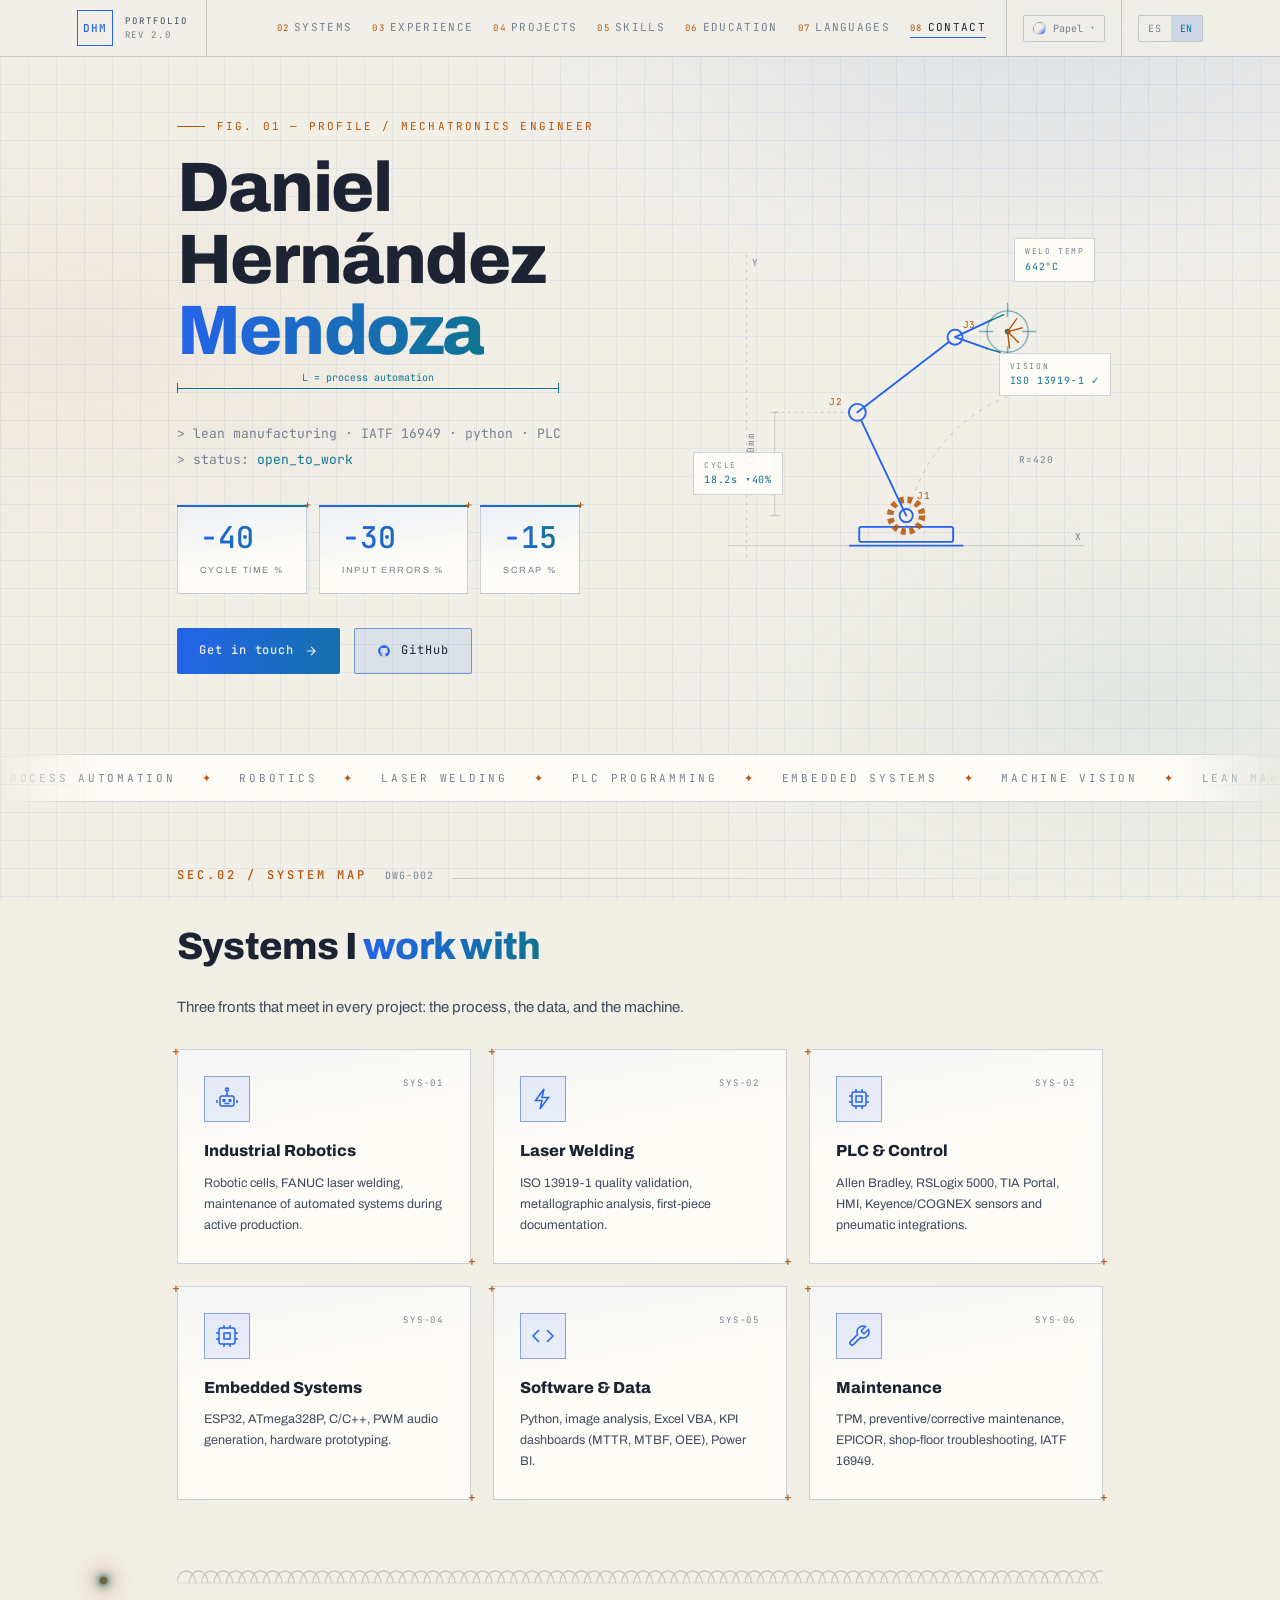
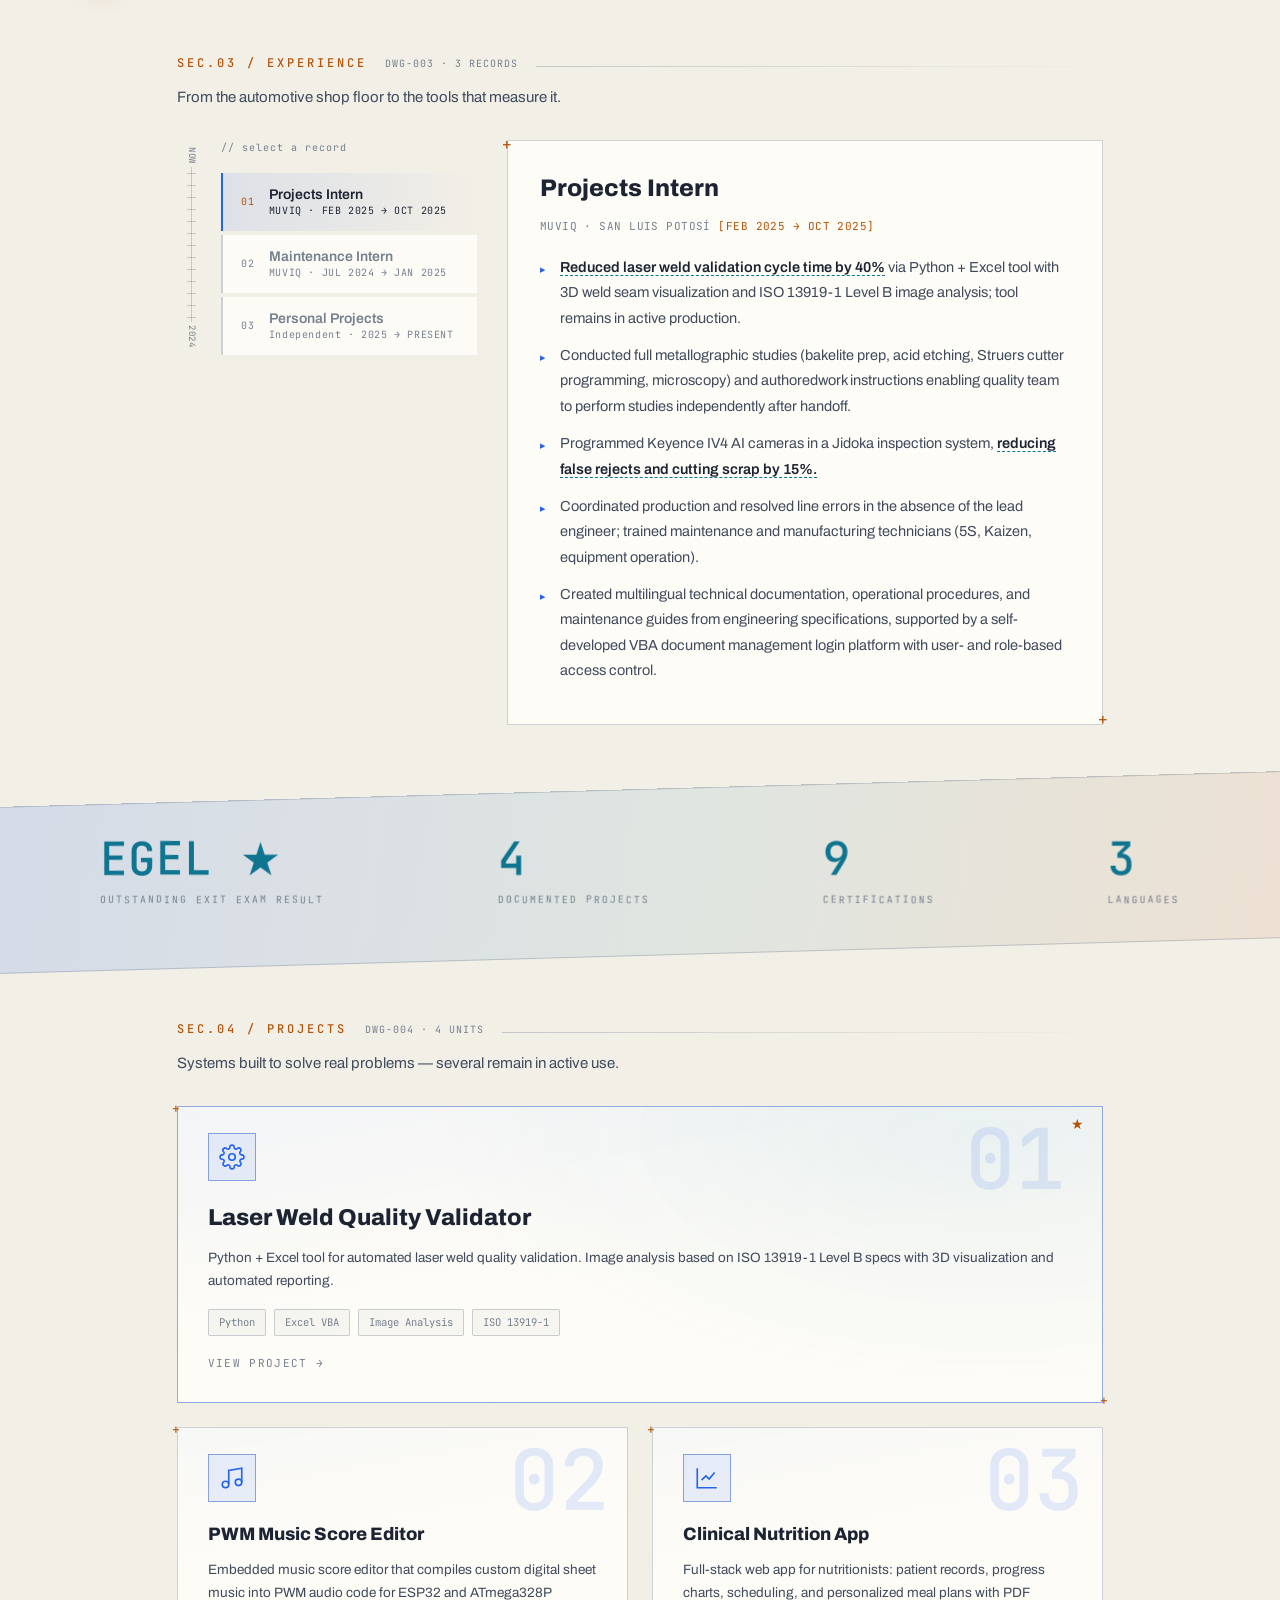
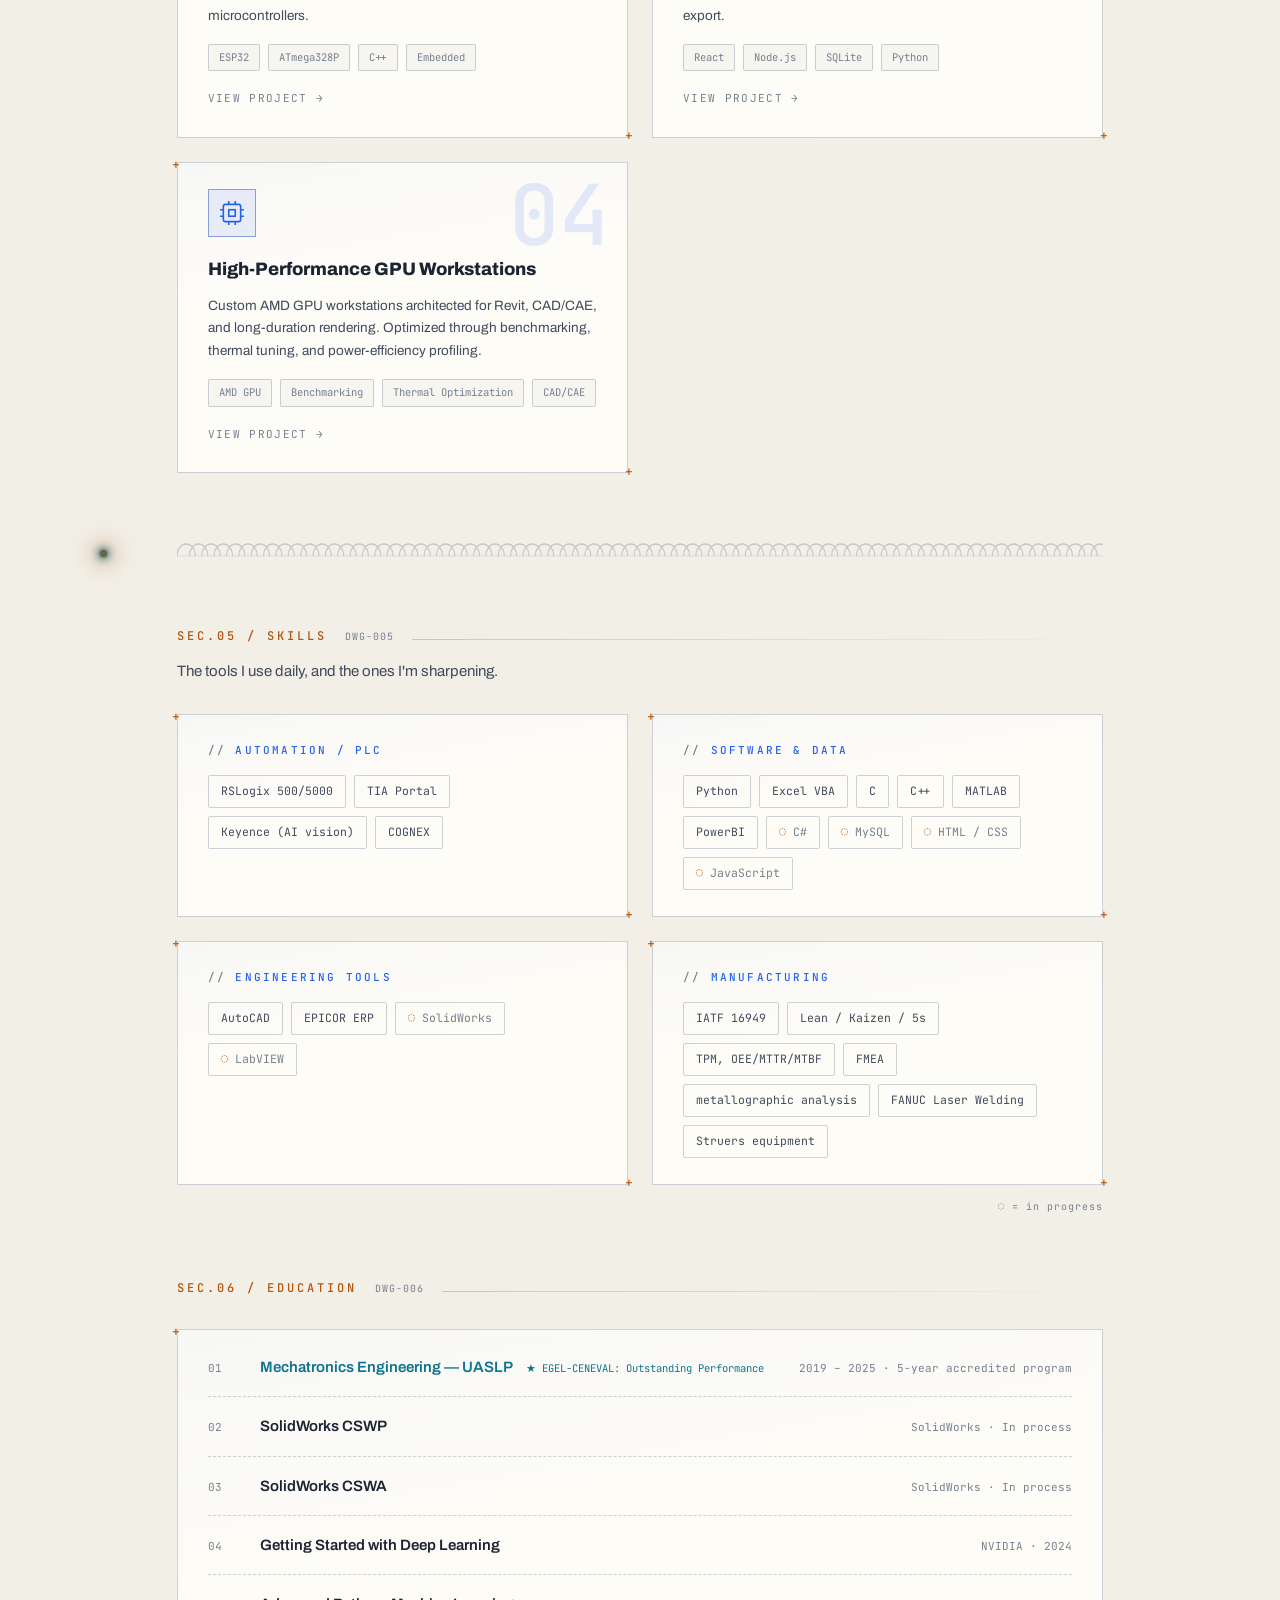
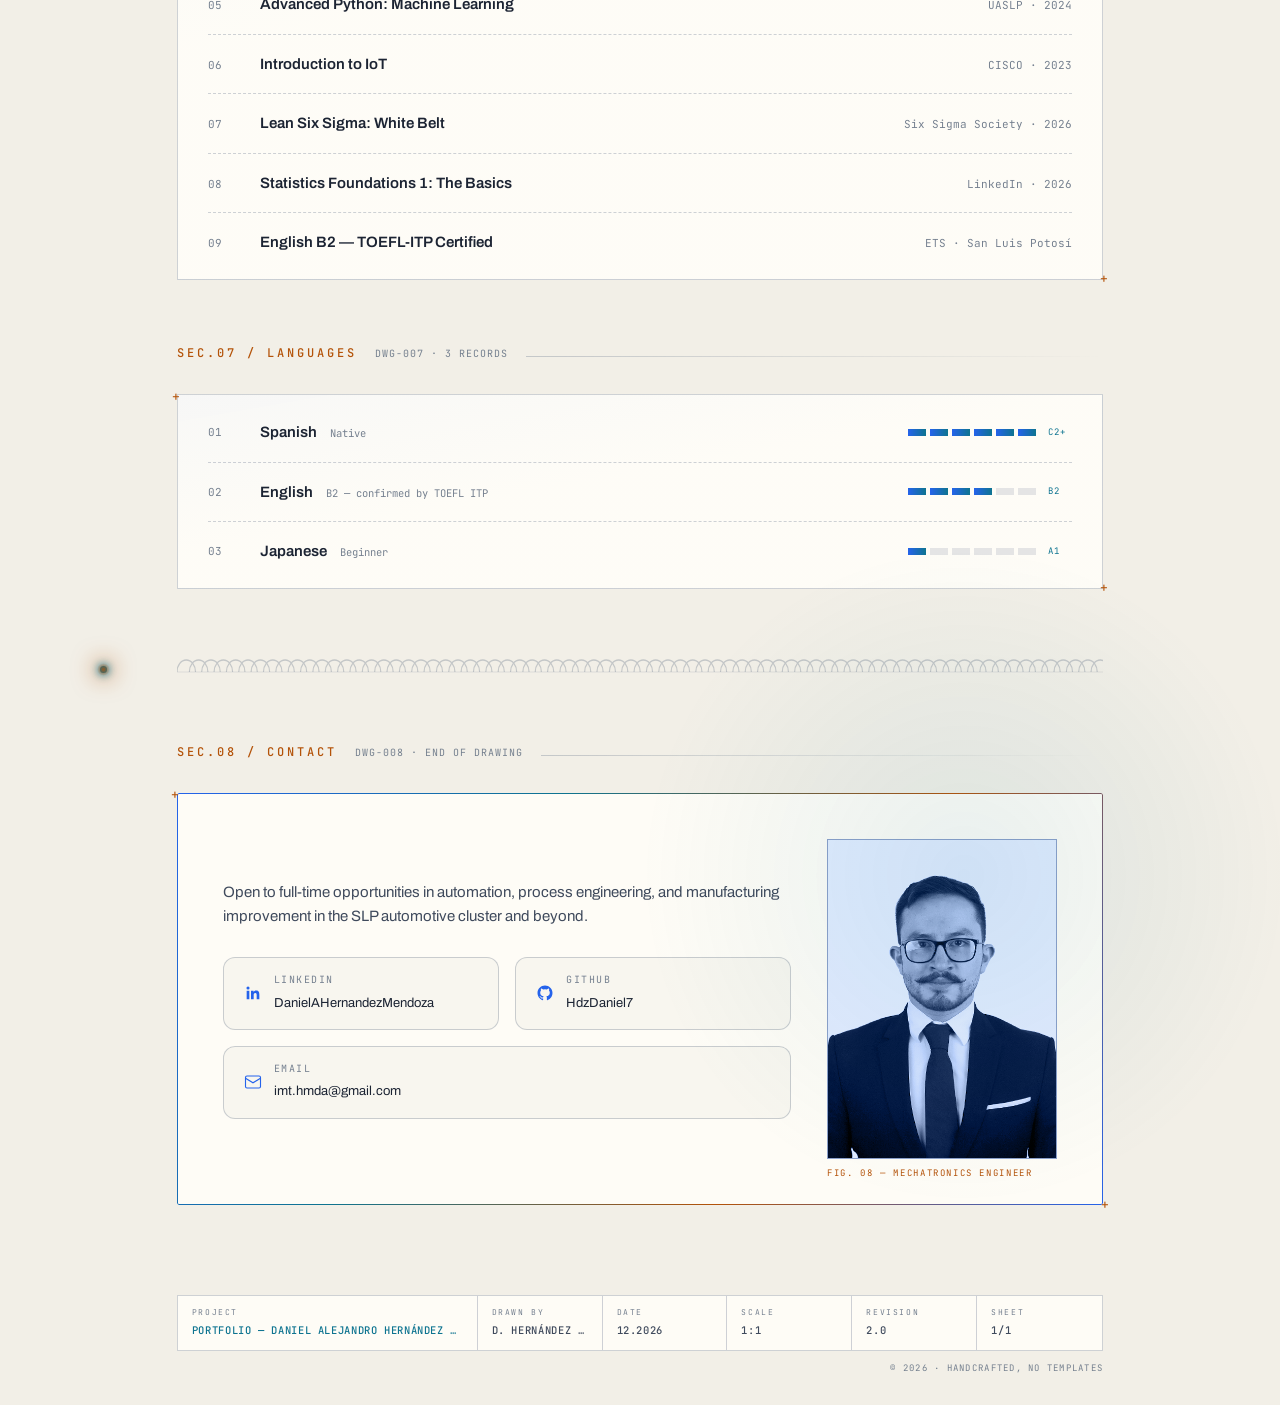
==== commit 6099c8ab: "config: actualización de mejora" ====
--- a/index.html
+++ b/index.html
@@ -10,6 +10,7 @@
 <meta name="author" content="Daniel Alejandro Hernández Mendoza">
 <meta name="keywords" content="mechatronics engineer, process automation, lean manufacturing, IATF 16949, PLC, Python, San Luis Potosí">
 <link rel="canonical" href="https://hdzdaniel7.github.io/">
+<link rel="icon" type="image/svg+xml" href="assets/favicon.svg">
 
 <!-- Open Graph (LinkedIn / WhatsApp / Facebook) -->
 <meta property="og:type" content="website">
@@ -59,12 +60,16 @@
 <div class="aura"></div>
 
 <nav>
-  <a href="#" class="nav-logo">DHM·<b>PORTFOLIO</b></a>
+  <a href="#" class="nav-logo">
+    <span class="seal">DHM</span>
+    <span class="logo-meta">PORTFOLIO<b>REV 2.0</b></span>
+  </a>
   <div class="nav-right">
     <ul class="nav-links" id="nav-links"></ul>
     <div class="theme-dots" id="theme-dots"></div>
     <button type="button" class="lang-toggle" id="lang-toggle" onclick="toggleLang()" aria-label="Cambiar idioma / Switch language"></button>
   </div>
+  <span class="nav-progress" aria-hidden="true"></span>
 </nav>
 
 <main>
@@ -79,6 +84,7 @@
   <div class="weld-divider" aria-hidden="true"></div>
   <section id="skills" class="sec"></section>
   <section id="education" class="sec"></section>
+  <section id="languages" class="sec"></section>
   <div class="weld-divider" aria-hidden="true"></div>
   <section id="contact" class="sec"></section>
 </main>
@@ -92,6 +98,7 @@
 <script src="data/projects.js"></script>
 <script src="data/skills.js"></script>
 <script src="data/education.js"></script>
+<script src="data/languages.js"></script>
 
 <!-- Motor -->
 <script src="js/i18n.js"></script>
--- a/css/tokens.css
+++ b/css/tokens.css
@@ -2,21 +2,24 @@
    TOKENS DE DISEÑO — paletas del sitio.
    El selector de tema (puntos de color en la nav) cambia entre
    los bloques [data-theme="..."]. La elección se guarda sola.
+
+   Principio: el TEXTO es neutro (blanco/gris) para lectura fácil;
+   el COLOR vive solo en acentos, bordes y detalles.
    ════════════════════════════════════════════════════════════ */
 
 :root {
   /* ── PALETA 1 (default): "Blueprint" ── */
-  --bg:        #0A1220;
-  --bg-panel:  rgba(12, 23, 40, 0.92);   /* más opaco = la rejilla no interfiere con la lectura */
-  --ink:       #E2EDF8;
-  --ink-soft:  #AFC3D6;                  /* texto de párrafos, más claro para legibilidad */
-  --muted:     #66809B;
-  --accent:    #4DA3FF;
-  --accent-2:  #67E8F9;
-  --accent-3:  #FFC857;
-  --grid:      rgba(95, 150, 210, 0.05); /* rejilla más tenue */
+  --bg:        #0B111C;                  /* azul muy desaturado, casi neutro */
+  --bg-panel:  rgba(15, 20, 30, 0.93);   /* panel neutro-oscuro, no azul */
+  --ink:       #F2F5F8;                  /* texto principal: casi blanco */
+  --ink-soft:  #C6CDD5;                  /* párrafos: gris claro neutro */
+  --muted:     #7E8894;                  /* metadatos: gris medio neutro */
+  --accent:    #4DA3FF;                  /* azul eléctrico — solo acentos */
+  --accent-2:  #67E8F9;                  /* cian — interacción/hover */
+  --accent-3:  #FFC857;                  /* dorado — anotaciones/etiquetas */
+  --grid:      rgba(95, 150, 210, 0.05);
   --grid-glow: rgba(103, 232, 249, 0.20);
-  --line:      rgba(95, 150, 210, 0.28);
+  --line:      rgba(130, 155, 185, 0.24); /* bordes más neutros */
 
   /* ── TIPOGRAFÍA ── */
   --font-display: 'Archivo', sans-serif;
@@ -28,47 +31,86 @@
   --radius: 2px;
 }
 
-/* ── PALETA 2: "Fósforo" (sala de control, verde CRT + ámbar) ── */
+/* ── PALETA 2: "Salvia" (CLARA — verde papel botánico) ──
+   Crema verdosa con tinta verde-bosque; acentos esmeralda y teal
+   hundidos para mantener contraste AA sobre fondo claro. */
 [data-theme="phosphor"] {
-  --bg:        #0A1410;
-  --bg-panel:  rgba(11, 23, 18, 0.92);
-  --ink:       #E3F4E8;
-  --ink-soft:  #AECBBA;
-  --muted:     #5F8169;
-  --accent:    #3DDC97;
-  --accent-2:  #A9F5CE;
-  --accent-3:  #F5C45E;
-  --grid:      rgba(80, 200, 140, 0.05);
-  --grid-glow: rgba(169, 245, 206, 0.18);
-  --line:      rgba(80, 200, 140, 0.26);
+  --bg:        #EDF3EE;                  /* crema verdosa */
+  --bg-panel:  rgba(252, 254, 250, 0.92);
+  --ink:       #1D2A22;                  /* tinta verde-bosque */
+  --ink-soft:  #3E5147;
+  --muted:     #6F7F75;
+  --accent:    #177E54;                  /* esmeralda hundido */
+  --accent-2:  #0F766E;                  /* teal oscuro (hover/links legibles) */
+  --accent-3:  #A16207;                  /* ocre (anotaciones) */
+  --grid:      rgba(23, 126, 84, 0.07);
+  --grid-glow: rgba(15, 118, 110, 0.22);
+  --line:      rgba(60, 95, 75, 0.25);
 }
 
-/* ── PALETA 3: "Brasa" (taller, sepia oscuro + cobre) ── */
+/* ── PALETA 3: "Arcilla" (CLARA — arena cálida + terracota + teal) ──
+   Terracota como primario y teal profundo como interacción:
+   pareja cálido/frío que funciona sin competir con el texto. */
 [data-theme="ember"] {
-  --bg:        #160F0A;
-  --bg-panel:  rgba(29, 20, 13, 0.92);
-  --ink:       #F4EADC;
-  --ink-soft:  #D0BCA3;
-  --muted:     #91795F;
-  --accent:    #F09A4B;
-  --accent-2:  #FFD9A0;
-  --accent-3:  #7FD0BC;
-  --grid:      rgba(220, 170, 110, 0.05);
-  --grid-glow: rgba(255, 217, 160, 0.16);
-  --line:      rgba(220, 170, 110, 0.25);
+  --bg:        #F4EEE6;                  /* arena cálida */
+  --bg-panel:  rgba(255, 251, 244, 0.92);
+  --ink:       #2A211A;                  /* tinta sepia oscura */
+  --ink-soft:  #4E4337;
+  --muted:     #87796A;
+  --accent:    #B5491E;                  /* terracota hundido */
+  --accent-2:  #0F6B66;                  /* teal profundo (hover/links legibles) */
+  --accent-3:  #8C6A14;                  /* ocre dorado (anotaciones) */
+  --grid:      rgba(181, 73, 30, 0.06);
+  --grid-glow: rgba(15, 107, 102, 0.20);
+  --line:      rgba(115, 90, 65, 0.26);
 }
 
-/* ── PALETA 4: "Ion" (laboratorio, violeta + lavanda + menta) ── */
+/* ── PALETA 5: "Papel" (CLARA — plano técnico impreso en papel) ──
+   Texto tinta oscura sobre crema; acentos en tonos hundidos para
+   mantener contraste AA sobre fondo claro. */
+[data-theme="paper"] {
+  --bg:        #F2EFE7;                  /* crema papel */
+  --bg-panel:  rgba(255, 253, 248, 0.92);
+  --ink:       #1C2433;                  /* tinta azul-negra */
+  --ink-soft:  #3F4A5C;                  /* párrafos: gris azulado oscuro */
+  --muted:     #75808F;
+  --accent:    #2563EB;                  /* azul plano */
+  --accent-2:  #0E7490;                  /* teal oscuro (hover/links legibles) */
+  --accent-3:  #B45309;                  /* ámbar quemado (anotaciones) */
+  --grid:      rgba(37, 99, 235, 0.07);  /* rejilla azul tenue, como papel milimétrico real */
+  --grid-glow: rgba(37, 99, 235, 0.22);
+  --line:      rgba(60, 80, 110, 0.25);
+}
+
+/* ── PALETA 6: "Costa" (COMBINADA — teal profundo + coral + arena) ──
+   Fondo frío, acentos cálidos: contraste por temperatura, no por brillo. */
+[data-theme="coast"] {
+  --bg:        #0D181B;                  /* teal-grafito profundo */
+  --bg-panel:  rgba(16, 26, 29, 0.93);
+  --ink:       #F2F6F5;
+  --ink-soft:  #C5D0CD;
+  --muted:     #7C8C89;
+  --accent:    #FF7E67;                  /* coral — cálido sobre fondo frío */
+  --accent-2:  #7DD3C0;                  /* menta — interacción */
+  --accent-3:  #F2C14E;                  /* arena — anotaciones */
+  --grid:      rgba(125, 211, 192, 0.05);
+  --grid-glow: rgba(125, 211, 192, 0.18);
+  --line:      rgba(125, 165, 155, 0.22);
+}
+
+/* ── PALETA 4: "Ion" (laboratorio — violeta + menta + durazno) ──
+   Como Costa: el morado frío se acompaña de una menta (interacción)
+   y un durazno cálido (anotaciones) que combinan sin opacar el texto. */
 [data-theme="ion"] {
-  --bg:        #110B1E;
-  --bg-panel:  rgba(21, 14, 35, 0.92);
-  --ink:       #EEE8FA;
-  --ink-soft:  #C3B6DE;
-  --muted:     #7E6FA0;
-  --accent:    #A78BFA;
-  --accent-2:  #D8B4FE;
-  --accent-3:  #5EEAD4;
+  --bg:        #100C18;
+  --bg-panel:  rgba(18, 14, 27, 0.93);
+  --ink:       #F4F1F9;
+  --ink-soft:  #CBC5D6;
+  --muted:     #867E97;
+  --accent:    #A78BFA;                  /* violeta — primario */
+  --accent-2:  #7DEDD3;                  /* menta — interacción/hover */
+  --accent-3:  #FFB997;                  /* durazno — anotaciones */
   --grid:      rgba(160, 130, 220, 0.05);
-  --grid-glow: rgba(216, 180, 254, 0.18);
-  --line:      rgba(160, 130, 220, 0.26);
+  --grid-glow: rgba(125, 237, 211, 0.18);
+  --line:      rgba(150, 135, 180, 0.22);
 }
--- a/css/styles.css
+++ b/css/styles.css
@@ -6,6 +6,10 @@
 *, *::before, *::after { margin: 0; padding: 0; box-sizing: border-box; }
 
 html { scroll-behavior: smooth; }
+
+/* clip (no hidden): recorta el desborde horizontal sin crear un
+   contenedor de scroll, así el sticky de la nav sigue funcionando en móvil */
+html, body { overflow-x: clip; }
 
 body {
   background: var(--bg);
@@ -13,9 +17,12 @@
   font-family: var(--font-display);
   font-size: 16px;
   line-height: 1.65;
-  overflow-x: hidden;
   min-height: 100vh;
-}
+  min-height: 100dvh;
+}
+
+/* elimina el retraso de 300ms del tap en móvil */
+a, button { touch-action: manipulation; }
 
 .mono { font-family: var(--font-mono); }
 a { color: inherit; }
@@ -48,39 +55,105 @@
 
 main, nav, footer { position: relative; z-index: 1; }
 
-/* ── NAV ── */
+/* ── NAV (cajetín de plano: zonas separadas por líneas, como el
+   title block de un dibujo técnico real) ── */
 nav {
   position: sticky; top: 0; z-index: 100;
-  display: flex; justify-content: space-between; align-items: center;
-  padding: 16px 6%;
-  background: color-mix(in srgb, var(--bg) 82%, transparent);
+  display: flex; align-items: stretch;
+  padding: 0 6%;
+  background: color-mix(in srgb, var(--bg) 86%, transparent);
   -webkit-backdrop-filter: blur(14px);
   backdrop-filter: blur(14px);
   border-bottom: 1px solid var(--line);
   font-family: var(--font-mono); font-size: 12px;
 }
-.nav-logo { text-decoration: none; letter-spacing: .08em; }
-.nav-logo b { color: var(--accent-2); font-weight: 500; }
-.nav-right { display: flex; align-items: center; gap: 22px; }
-.nav-links { display: flex; gap: 20px; list-style: none; }
+/* sello de iniciales, como cuño de inspección */
+.nav-logo {
+  display: flex; align-items: center; gap: 12px;
+  text-decoration: none; padding: 10px 18px 10px 0;
+  border-right: 1px solid var(--line);
+}
+.seal {
+  width: 36px; height: 36px; display: grid; place-items: center;
+  border: 1.5px solid var(--accent); color: var(--accent);
+  font-size: 11px; font-weight: 500; letter-spacing: .08em;
+  transition: .25s;
+}
+.nav-logo:hover .seal { border-color: var(--accent-2); color: var(--accent-2); transform: rotate(-4deg); }
+.logo-meta { font-size: 9px; letter-spacing: .22em; color: var(--ink-soft); line-height: 1.6; }
+.logo-meta b { display: block; color: var(--muted); font-weight: 400; letter-spacing: .18em; }
+
+.nav-right { display: flex; align-items: stretch; margin-left: auto; }
+.nav-links { display: flex; gap: 20px; list-style: none; align-items: center; padding: 0 20px; border-right: 1px solid var(--line); }
+.nav-links:empty { display: none; }
 .nav-links a {
   text-decoration: none; color: var(--muted); font-size: 11px;
   letter-spacing: .12em; text-transform: uppercase; transition: color .2s;
   position: relative;
 }
+.nav-links a i { font-style: normal; font-size: 9px; color: var(--accent-3); margin-right: 5px; }
 .nav-links a::after {
   content: ''; position: absolute; left: 0; bottom: -4px; height: 1px; width: 0;
   background: var(--accent-2); transition: width .25s;
 }
 .nav-links a:hover { color: var(--accent-2); }
 .nav-links a:hover::after { width: 100%; }
+/* sección visible (scroll-spy en effects.js) */
+.nav-links a.active { color: var(--ink); }
+.nav-links a.active::after { width: 100%; background: var(--accent); }
+
+/* selector de paleta: un botón con muestra + menú desplegable */
+.theme-dots { display: flex; align-items: center; padding: 0 16px; border-right: 1px solid var(--line); position: relative; }
+.theme-btn {
+  display: flex; align-items: center; gap: 7px;
+  background: none; border: 1px solid var(--line); border-radius: var(--radius);
+  padding: 6px 9px; cursor: pointer; transition: .25s;
+  color: var(--muted); font-family: var(--font-mono); font-size: 10px;
+}
+.theme-btn:hover { border-color: var(--accent-2); color: var(--accent-2); }
+.theme-btn .caret { font-size: 8px; transition: transform .2s; }
+.theme-btn[aria-expanded="true"] .caret { transform: rotate(180deg); }
+.swatch {
+  width: 13px; height: 13px; border-radius: 50%; flex-shrink: 0;
+  border: 1px solid var(--line);
+}
+.theme-menu {
+  position: absolute; top: calc(100% + 6px); right: 10px; min-width: 150px;
+  background: var(--bg-panel); border: 1px solid var(--line);
+  padding: 6px; z-index: 200;
+  box-shadow: 0 14px 40px color-mix(in srgb, var(--bg) 60%, transparent);
+}
+.theme-opt {
+  display: flex; align-items: center; gap: 10px; width: 100%;
+  background: none; border: none; cursor: pointer; text-align: left;
+  font-family: var(--font-mono); font-size: 11px; letter-spacing: .08em;
+  color: var(--ink-soft); padding: 8px 10px; transition: .2s;
+}
+.theme-opt:hover { background: color-mix(in srgb, var(--accent) 9%, transparent); color: var(--ink); }
+.theme-opt.active { color: var(--accent-2); }
+.theme-opt.active::after { content: '✓'; margin-left: auto; }
+
+/* idioma como interruptor segmentado ES│EN */
 .lang-toggle {
-  font-family: var(--font-mono); font-size: 11px; letter-spacing: .1em;
+  display: flex; align-self: center; margin-left: 16px;
+  font-family: var(--font-mono); font-size: 10px; letter-spacing: .08em;
   background: none; border: 1px solid var(--line); border-radius: var(--radius);
-  color: var(--muted); padding: 6px 12px; cursor: pointer; transition: .25s;
-}
-.lang-toggle:hover { border-color: var(--accent-2); color: var(--accent-2); }
-.lang-toggle b { color: var(--accent-2); font-weight: 500; }
+  color: var(--muted); padding: 0; cursor: pointer; transition: .25s; overflow: hidden;
+}
+.lang-toggle:hover { border-color: var(--accent-2); }
+.lang-toggle span { padding: 6px 9px; transition: .2s; }
+.lang-toggle span.on {
+  background: color-mix(in srgb, var(--accent) 16%, transparent);
+  color: var(--accent-2);
+}
+
+/* línea de progreso de lectura: cota que avanza con el scroll */
+.nav-progress {
+  position: absolute; left: 0; bottom: -1px; height: 2px; width: 100%;
+  background: linear-gradient(90deg, var(--accent), var(--accent-2));
+  transform: scaleX(0); transform-origin: left;
+  pointer-events: none;
+}
 
 /* ── SECCIONES ── */
 .sec { max-width: var(--max-w); margin: 64px auto; padding: 0 6%; }
@@ -96,6 +169,8 @@
 .sec-head span { font-size: 10px; color: var(--muted); letter-spacing: .1em; white-space: nowrap; }
 .sec-title { font-size: clamp(26px, 4vw, 38px); font-weight: 800; letter-spacing: -.02em; margin-bottom: 34px; }
 .sec-title .hl { border: none; background: linear-gradient(100deg, var(--accent), var(--accent-2)); -webkit-background-clip: text; background-clip: text; color: transparent; font-weight: 800; }
+/* frase humana bajo el encabezado técnico de cada sección */
+.sec-sub { color: var(--ink-soft); font-size: 15px; max-width: 560px; margin: -18px 0 30px; }
 
 /* ── HERO (split: texto + diagrama técnico) ── */
 #hero { max-width: var(--max-w); margin: 60px auto 0; padding: 0 6%; }
@@ -131,13 +206,33 @@
 .hero-sub { font-family: var(--font-mono); color: var(--muted); font-size: 13px; margin-top: 28px; line-height: 2; }
 .hero-sub .hl { color: var(--accent-2); font-weight: 400; border: none; }
 
-/* métricas */
-.dims { display: flex; flex-wrap: wrap; margin-top: 32px; border: 1px solid var(--line); width: fit-content; background: var(--bg-panel); }
-.dims > div { padding: 14px 24px; border-right: 1px solid var(--line); transition: .25s; cursor: default; }
-.dims > div:last-child { border-right: none; }
-.dims > div:hover { background: color-mix(in srgb, var(--accent) 8%, transparent); transform: translateY(-4px); }
-.dims b { display: block; font-size: 24px; color: var(--accent); font-family: var(--font-mono); font-weight: 500; }
-.dims > div:hover b { color: var(--accent-2); }
+/* métricas: mini-tarjetas separadas, con línea de acento encendida
+   y el número en gradiente — destacan sin dejar de ser plano */
+.dims { display: flex; flex-wrap: wrap; gap: 12px; margin-top: 32px; }
+.dims > div {
+  position: relative; padding: 14px 22px 12px;
+  border: 1px solid var(--line);
+  background: linear-gradient(170deg, color-mix(in srgb, var(--accent) 8%, var(--bg-panel)), var(--bg-panel) 65%);
+  transition: .25s; cursor: default;
+}
+.dims > div::before {
+  content: ''; position: absolute; top: -1px; left: -1px; right: -1px; height: 2px;
+  background: linear-gradient(90deg, var(--accent), var(--accent-2));
+}
+.dims > div::after {
+  content: '+'; position: absolute; top: -10px; right: -5px;
+  font-family: var(--font-mono); font-size: 12px; color: var(--accent-3);
+}
+.dims > div:hover {
+  transform: translateY(-4px); border-color: var(--accent-2);
+  box-shadow: 0 12px 32px color-mix(in srgb, var(--accent-2) 12%, transparent);
+}
+.dims b {
+  display: block; font-size: 30px; font-family: var(--font-mono); font-weight: 500;
+  line-height: 1.15;
+  background: linear-gradient(100deg, var(--accent), var(--accent-2));
+  -webkit-background-clip: text; background-clip: text; color: transparent;
+}
 .dims small { font-size: 9px; color: var(--muted); text-transform: uppercase; letter-spacing: .18em; }
 
 .hero-cta { display: flex; gap: 14px; margin-top: 34px; flex-wrap: wrap; }
@@ -149,8 +244,18 @@
 }
 .btn-primary { background: linear-gradient(100deg, var(--accent), color-mix(in srgb, var(--accent-2) 70%, var(--accent))); color: var(--bg); font-weight: 500; }
 .btn-primary:hover { transform: translateY(-2px); box-shadow: 0 8px 28px color-mix(in srgb, var(--accent-2) 30%, transparent); }
-.btn-ghost { border: 1px solid var(--line); color: var(--ink-soft); }
-.btn-ghost:hover { border-color: var(--accent-2); color: var(--accent-2); }
+.btn-ghost {
+  border: 1px solid color-mix(in srgb, var(--accent) 45%, var(--line));
+  color: var(--ink);
+  background: color-mix(in srgb, var(--accent) 10%, transparent);
+}
+.btn-ghost svg { color: var(--accent); }
+.btn-ghost:hover {
+  border-color: var(--accent-2); color: var(--accent-2);
+  background: color-mix(in srgb, var(--accent-2) 12%, transparent);
+  transform: translateY(-2px);
+}
+.btn-ghost:hover svg { color: var(--accent-2); }
 .btn svg { width: 14px; height: 14px; }
 
 /* ── DIAGRAMA TÉCNICO DEL HERO (brazo robótico SVG) ── */
@@ -165,26 +270,26 @@
 /* trazo que se dibuja solo al cargar */
 .draw-path { stroke-dasharray: 600; stroke-dashoffset: 600; animation: drawpath 2s .4s forwards ease-out; }
 @keyframes drawpath { to { stroke-dashoffset: 0; } }
-/* engrane girando (dasharray sobre círculo = dientes) */
-.gear { transform-origin: center; animation: spin 14s linear infinite; }
+/* engrane (dasharray sobre círculo = dientes): gira solo al pasar el
+   cursor por el diagrama — una sola animación ambiental por pantalla */
+.gear { transform-origin: center; animation: spin 14s linear infinite; animation-play-state: paused; }
+.hero-diagram:hover .gear { animation-play-state: running; }
 @keyframes spin { to { transform: rotate(360deg); } }
 /* chispa de soldadura parpadeando */
 .spark { animation: sparkle 1.6s ease-in-out infinite; transform-origin: center; }
 @keyframes sparkle { 0%, 100% { opacity: .15; } 50% { opacity: 1; } }
 /* punto de escaneo */
 .scan-dot { animation: sparkle 2.4s ease-in-out infinite; }
-/* lecturas de datos flotantes */
+/* lecturas de datos: estáticas, como anotaciones de un plano real */
 .readout {
   position: absolute; font-family: var(--font-mono); font-size: 10px;
   color: var(--accent-2); background: var(--bg-panel);
   border: 1px solid var(--line); padding: 6px 10px; letter-spacing: .08em;
-  animation: float 5s ease-in-out infinite;
 }
 .readout small { color: var(--muted); display: block; font-size: 8px; letter-spacing: .2em; }
-.readout.r1 { top: 6%; right: 2%; animation-delay: 0s; }
-.readout.r2 { bottom: 22%; left: -4%; animation-delay: 1.4s; }
-.readout.r3 { top: 38%; right: -2%; animation-delay: 2.6s; }
-@keyframes float { 0%, 100% { transform: translateY(0); } 50% { transform: translateY(-8px); } }
+.readout.r1 { top: 6%; right: 2%; }
+.readout.r2 { bottom: 22%; left: -4%; }
+.readout.r3 { top: 38%; right: -2%; }
 
 /* ── TICKER (cinta de especialidades) ── */
 .ticker-wrap {
@@ -208,8 +313,9 @@
 /* ── DOMINIOS (mapa de sistemas) ── */
 .domains-grid { display: grid; grid-template-columns: repeat(3, 1fr); gap: 22px; position: relative; }
 .domain-card {
-  border: 1px solid var(--line); background: var(--bg-panel);
-  padding: 26px; position: relative; transition: .3s; overflow: hidden;
+  border: 1px solid var(--line);
+  background: linear-gradient(170deg, color-mix(in srgb, var(--accent) 4%, var(--bg-panel)), var(--bg-panel) 45%);
+  padding: 26px; position: relative; transition: .3s;
 }
 .domain-card::before {
   content: ''; position: absolute; inset: 0; opacity: 0; transition: opacity .35s;
@@ -217,11 +323,24 @@
   pointer-events: none;
 }
 .domain-card:hover::before { opacity: 1; }
-.domain-card:hover { border-color: var(--accent-2); transform: translateY(-4px); }
-.domain-head { display: flex; justify-content: space-between; align-items: flex-start; margin-bottom: 14px; }
-.domain-icon { width: 34px; height: 34px; color: var(--accent); transition: .3s; }
+.domain-card:hover {
+  border-color: var(--accent-2); transform: translateY(-4px);
+  box-shadow: 0 18px 50px color-mix(in srgb, var(--accent-2) 8%, transparent);
+}
+.domain-card:active { transform: scale(.985); }
+.domain-head { display: flex; justify-content: space-between; align-items: flex-start; margin-bottom: 16px; }
+.domain-icon {
+  width: 46px; height: 46px; padding: 10px; color: var(--accent);
+  border: 1px solid color-mix(in srgb, var(--accent) 35%, var(--line));
+  background: color-mix(in srgb, var(--accent) 9%, transparent);
+  transition: .3s;
+}
 .domain-icon svg { width: 100%; height: 100%; }
-.domain-card:hover .domain-icon { color: var(--accent-2); transform: scale(1.1); }
+.domain-card:hover .domain-icon {
+  color: var(--accent-2); border-color: var(--accent-2);
+  background: color-mix(in srgb, var(--accent-2) 12%, transparent);
+  transform: scale(1.06) rotate(-3deg);
+}
 .domain-code { font-family: var(--font-mono); font-size: 9px; color: var(--muted); letter-spacing: .2em; }
 .domain-card h3 { font-size: 16px; font-weight: 800; margin-bottom: 8px; }
 .domain-card p { font-size: 12.5px; color: var(--ink-soft); line-height: 1.7; }
@@ -232,13 +351,26 @@
 }
 .domain-card:hover::after { width: 100%; }
 
-/* ── EXPERIENCIA (tabs interactivos) ── */
-.exp-layout { display: grid; grid-template-columns: 280px 1fr; gap: 30px; align-items: start; }
-.exp-rail { position: sticky; top: 90px; display: flex; flex-direction: column; gap: 4px; }
+/* ── EXPERIENCIA (tabs interactivos + regla de años) ── */
+.exp-layout { display: grid; grid-template-columns: 300px 1fr; gap: 30px; align-items: start; }
+.exp-side { position: sticky; top: 90px; display: flex; gap: 14px; align-items: stretch; }
+/* regla vertical de cota: del primer año a hoy */
+.exp-ruler {
+  display: flex; flex-direction: column; justify-content: space-between;
+  align-items: center; padding: 4px 0; flex-shrink: 0; width: 30px;
+  font-family: var(--font-mono); font-size: 9px; color: var(--muted);
+  letter-spacing: .08em;
+  background:
+    linear-gradient(var(--line), var(--line)) center / 1px calc(100% - 44px) no-repeat,
+    repeating-linear-gradient(180deg, transparent 0 11px, var(--line) 11px 12px) center / 9px calc(100% - 44px) no-repeat;
+}
+.exp-ruler span { background: var(--bg); padding: 3px 0; writing-mode: vertical-rl; }
+.exp-rail { display: flex; flex-direction: column; gap: 4px; flex: 1; min-width: 0; }
 .exp-hint { font-family: var(--font-mono); font-size: 10px; color: var(--muted); letter-spacing: .1em; margin-bottom: 12px; }
 .exp-tab {
   display: flex; align-items: center; gap: 14px; text-align: left;
-  background: none; border: none; border-left: 2px solid var(--line);
+  background: color-mix(in srgb, var(--bg-panel) 92%, transparent);
+  border: none; border-left: 2px solid var(--line);
   padding: 14px 18px; cursor: pointer; transition: .25s; color: var(--muted);
   font-family: var(--font-display);
 }
@@ -271,7 +403,8 @@
 
 /* ── TARJETAS DE PLANO (base) ── */
 .bp-card {
-  border: 1px solid var(--line); background: var(--bg-panel);
+  border: 1px solid var(--line);
+  background: linear-gradient(170deg, color-mix(in srgb, var(--accent) 3%, var(--bg-panel)), var(--bg-panel) 45%);
   padding: 26px 30px; position: relative; transition: .3s;
 }
 .bp-card:hover {
@@ -279,10 +412,19 @@
   box-shadow: 0 0 0 1px var(--accent-2), 0 18px 50px color-mix(in srgb, var(--accent-2) 8%, transparent);
   transform: translateY(-3px);
 }
-.bp-card .corner { position: absolute; font-family: var(--font-mono); color: var(--accent-3); font-size: 13px; transition: .3s; -webkit-user-select: none; user-select: none; }
-.bp-card .c1 { top: -9px; left: -6px; }
-.bp-card .c2 { bottom: -10px; right: -6px; }
-.bp-card:hover .corner { color: var(--accent-2); transform: scale(1.3); }
+.bp-card:active { transform: scale(.985); }
+/* línea de acento superior que se enciende al pasar el cursor */
+.bp-card::before {
+  content: ''; position: absolute; top: 0; left: 0; height: 2px; width: 0;
+  background: linear-gradient(90deg, var(--accent), var(--accent-2));
+  transition: width .4s ease-out;
+}
+.bp-card:hover::before { width: 100%; }
+/* marcas de esquina '+': lenguaje común de TODAS las tarjetas del plano */
+.corner { position: absolute; font-family: var(--font-mono); color: var(--accent-3); font-size: 13px; transition: .3s; -webkit-user-select: none; user-select: none; z-index: 1; }
+.c1 { top: -9px; left: -6px; }
+.c2 { bottom: -10px; right: -6px; }
+.bp-card:hover .corner, .domain-card:hover .corner { color: var(--accent-2); transform: scale(1.3); }
 
 /* ── BANDA DIAGONAL DE STATS (cortina) ── */
 .band {
@@ -303,9 +445,20 @@
 
 /* ── PROYECTOS (bento: el primero destacado) ── */
 .projects-grid { display: grid; grid-template-columns: repeat(2, 1fr); gap: 24px; }
-.project-card { display: flex; flex-direction: column; text-decoration: none; overflow: hidden; }
-.project-card.featured { grid-column: 1 / -1; flex-direction: row; gap: 36px; align-items: center; }
+.project-card { display: flex; flex-direction: column; text-decoration: none; }
+.project-card.featured {
+  grid-column: 1 / -1; flex-direction: row; gap: 36px; align-items: center;
+  background:
+    radial-gradient(ellipse 60% 90% at 88% 10%, color-mix(in srgb, var(--accent-2) 7%, transparent), transparent),
+    linear-gradient(170deg, color-mix(in srgb, var(--accent) 5%, var(--bg-panel)), var(--bg-panel) 55%);
+  border-color: color-mix(in srgb, var(--accent) 35%, var(--line));
+}
 .project-card.featured .project-body { flex: 1; }
+/* etiqueta "destacado" en la esquina del featured */
+.project-card.featured .project-num::after {
+  content: '★'; font-size: 14px; vertical-align: top;
+  color: var(--accent-3); margin-left: 6px;
+}
 /* número de plano como marca de agua */
 .project-num {
   position: absolute; top: 10px; right: 18px;
@@ -314,9 +467,18 @@
   line-height: 1; pointer-events: none; transition: .3s;
 }
 .project-card:hover .project-num { color: color-mix(in srgb, var(--accent-2) 22%, transparent); }
-.project-icon { width: 38px; height: 38px; color: var(--accent); margin-bottom: 16px; }
+.project-icon {
+  width: 48px; height: 48px; padding: 10px; color: var(--accent); margin-bottom: 18px;
+  border: 1px solid color-mix(in srgb, var(--accent) 35%, var(--line));
+  background: color-mix(in srgb, var(--accent) 9%, transparent);
+  transition: .3s;
+}
 .project-icon svg { width: 100%; height: 100%; }
-.project-card:hover .project-icon { color: var(--accent-2); }
+.project-card:hover .project-icon {
+  color: var(--accent-2); border-color: var(--accent-2);
+  background: color-mix(in srgb, var(--accent-2) 12%, transparent);
+  transform: scale(1.06) rotate(-3deg);
+}
 .project-card h3 { font-size: 18px; font-weight: 800; margin-bottom: 10px; }
 .project-card.featured h3 { font-size: 23px; }
 .project-card p { font-size: 13.5px; color: var(--ink-soft); line-height: 1.7; margin-bottom: 16px; }
@@ -324,14 +486,31 @@
 .tag {
   font-family: var(--font-mono); font-size: 10.5px; color: var(--muted);
   border: 1px solid var(--line); border-radius: var(--radius); padding: 4px 10px; transition: .25s;
+  background: color-mix(in srgb, var(--ink) 3%, transparent);
 }
 .project-card:hover .tag { border-color: color-mix(in srgb, var(--accent-2) 40%, transparent); color: var(--accent-2); }
 .project-more {
   display: inline-flex; align-items: center; gap: 8px; margin-top: 18px;
   font-family: var(--font-mono); font-size: 11px; letter-spacing: .12em;
-  text-transform: uppercase; color: var(--accent-3); transition: .25s;
+  text-transform: uppercase; color: var(--muted); transition: .25s;
 }
 .project-card:hover .project-more { color: var(--accent-2); gap: 12px; }
+
+/* imagen de proyecto en duotono: gris + tinte del acento, como figura de plano */
+.project-fig {
+  margin: 0; flex: 0 0 38%;
+  background: color-mix(in srgb, var(--accent) 35%, var(--bg));
+  border: 1px solid var(--line);
+}
+.project-fig img {
+  width: 100%; aspect-ratio: 16 / 10; object-fit: cover; display: block;
+  filter: grayscale(1) contrast(1.05) brightness(.92);
+  mix-blend-mode: luminosity;
+}
+.project-card:not(.featured) .project-fig {
+  order: -1; flex: none; margin: -26px -30px 20px;
+  border: none; border-bottom: 1px solid var(--line);
+}
 
 /* ── SKILLS ── */
 .skills-grid { display: grid; grid-template-columns: repeat(auto-fit, minmax(min(300px, 100%), 1fr)); gap: 24px; }
@@ -347,7 +526,13 @@
   color: var(--ink-soft); transition: .2s; cursor: default;
 }
 .chip:hover { border-color: var(--accent-2); color: var(--accent-2); transform: translateY(-2px); }
-.chip.mid { color: var(--muted); border-style: dashed; }
+/* nivel intermedio: marcador ◌ en lugar de borde punteado (que se lee como "roto") */
+.chip.mid { color: var(--muted); }
+.chip.mid::before { content: '◌ '; color: var(--accent-3); }
+.skills-note {
+  font-family: var(--font-mono); font-size: 10px; color: var(--muted);
+  letter-spacing: .1em; margin-top: 14px; text-align: right;
+}
 
 /* ── EDUCACIÓN (una sola tarjeta con filas, compacta) ── */
 .edu-rows { padding: 8px 30px; }
@@ -359,28 +544,70 @@
 .edu-row:last-child { border-bottom: none; }
 .edu-row:hover { padding-left: 8px; }
 .edu-row:hover .edu-num { color: var(--accent-2); }
-.edu-num { font-family: var(--font-mono); font-size: 11px; color: var(--accent-3); }
+.edu-num { font-family: var(--font-mono); font-size: 11px; color: var(--muted); }
 .edu-row h3 { font-size: 15px; font-weight: 600; display: inline; }
 .edu-row .edu-note { font-family: var(--font-mono); font-size: 10.5px; color: var(--accent-2); margin-left: 10px; white-space: nowrap; }
 .edu-row.highlight h3 { color: var(--accent-2); }
 .edu-row .edu-meta { font-family: var(--font-mono); font-size: 11px; color: var(--muted); text-align: right; white-space: nowrap; }
 
-/* ── CONTACTO (panel curvo con borde gradiente) ── */
+/* ── IDIOMAS (escala CEFR como regla de calibración) ── */
+.lang-rows { padding: 8px 30px; }
+.lang-row {
+  display: grid; grid-template-columns: 36px 1fr auto; gap: 16px;
+  align-items: center; padding: 16px 0;
+  border-bottom: 1px dashed var(--line); transition: .2s;
+}
+.lang-row:last-child { border-bottom: none; }
+.lang-row:hover { padding-left: 8px; }
+.lang-row:hover .lang-num { color: var(--accent-2); }
+.lang-num { font-family: var(--font-mono); font-size: 11px; color: var(--muted); }
+.lang-row h3 { font-size: 15px; font-weight: 600; display: inline; }
+.lang-level { font-family: var(--font-mono); font-size: 10.5px; color: var(--muted); margin-left: 10px; }
+.lang-scale { display: flex; align-items: center; gap: 4px; }
+.lang-scale i {
+  width: 18px; height: 7px;
+  background: color-mix(in srgb, var(--line) 55%, transparent);
+  transition: .25s;
+}
+.lang-scale i.on { background: linear-gradient(90deg, var(--accent), var(--accent-2)); }
+.lang-row:hover .lang-scale i.on { box-shadow: 0 0 8px color-mix(in srgb, var(--accent-2) 40%, transparent); }
+.lang-scale small {
+  font-family: var(--font-mono); font-size: 9px; color: var(--accent-2);
+  letter-spacing: .1em; margin-left: 8px; min-width: 24px;
+}
+
+/* ── CONTACTO (panel recto con borde gradiente — mismo lenguaje de
+   ángulos que el resto del plano) ── */
 #contact .contact-panel {
-  position: relative; border-radius: 22px; padding: 46px;
-  background: var(--bg-panel); overflow: hidden;
+  position: relative; border-radius: var(--radius); padding: 46px;
+  background: var(--bg-panel);
 }
 #contact .contact-panel::before {
-  content: ''; position: absolute; inset: 0; border-radius: 22px; padding: 1px;
+  content: ''; position: absolute; inset: 0; border-radius: var(--radius); padding: 1px;
   background: linear-gradient(120deg, var(--accent), var(--accent-2), var(--accent-3), var(--accent));
   -webkit-mask: linear-gradient(#000 0 0) content-box, linear-gradient(#000 0 0);
-  -webkit-mask-composite: xor; mask-composite: exclude;
+  -webkit-mask-composite: xor;
+          mask: linear-gradient(#000 0 0) content-box, linear-gradient(#000 0 0);
+          mask-composite: exclude;
   pointer-events: none;
 }
 #contact .contact-panel::after {
   content: ''; position: absolute; top: -60%; right: -20%; width: 70%; height: 160%;
   background: radial-gradient(closest-side, color-mix(in srgb, var(--accent-2) 9%, transparent), transparent);
   pointer-events: none;
+}
+/* con foto: texto a la izquierda, retrato técnico a la derecha */
+.contact-panel.has-photo { display: grid; grid-template-columns: 1fr 230px; gap: 36px; align-items: center; }
+.contact-photo { position: relative; margin: 0; }
+.contact-photo img {
+  width: 100%; display: block; border: 1px solid var(--line);
+  filter: grayscale(1) contrast(1.05) brightness(.92);
+  mix-blend-mode: luminosity;
+}
+.contact-photo { background: color-mix(in srgb, var(--accent) 35%, var(--bg)); }
+.contact-photo figcaption {
+  position: absolute; left: 0; bottom: -22px;
+  font-family: var(--font-mono); font-size: 9px; color: var(--accent-3); letter-spacing: .18em;
 }
 .contact-desc { color: var(--ink-soft); font-size: 15px; max-width: 560px; margin-bottom: 28px; position: relative; }
 .social-grid { display: flex; flex-wrap: wrap; gap: 16px; position: relative; }
@@ -396,12 +623,24 @@
 .social-label { font-family: var(--font-mono); font-size: 10px; letter-spacing: .15em; text-transform: uppercase; color: var(--muted); display: block; }
 .social-handle { font-size: 13px; color: var(--ink); }
 
-/* ── FOOTER ── */
+/* ── FOOTER: cajetín de plano (title block) ── */
 footer {
-  border-top: 1px solid var(--line); margin-top: 90px; padding: 24px 6%;
-  display: flex; justify-content: space-between; flex-wrap: wrap; gap: 10px;
-  font-family: var(--font-mono); font-size: 10px; color: var(--muted); letter-spacing: .1em;
-}
+  max-width: var(--max-w); margin: 90px auto 0; padding: 0 6% 30px;
+  font-family: var(--font-mono); color: var(--muted);
+}
+.tblock {
+  display: grid; grid-template-columns: 2.4fr repeat(5, 1fr);
+  border: 1px solid var(--line); background: var(--bg-panel);
+}
+.tb-cell { padding: 10px 14px; border-right: 1px solid var(--line); min-width: 0; }
+.tb-cell:last-child { border-right: none; }
+.tb-cell small {
+  display: block; font-size: 8px; letter-spacing: .2em;
+  text-transform: uppercase; color: var(--muted); margin-bottom: 3px;
+}
+.tb-cell b { font-size: 10.5px; font-weight: 500; color: var(--ink-soft); letter-spacing: .06em; overflow: hidden; text-overflow: ellipsis; white-space: nowrap; display: block; }
+.tb-name b { color: var(--accent-2); }
+.tb-note { font-size: 9px; letter-spacing: .14em; margin-top: 10px; text-align: right; }
 
 /* ── PÁGINA DE DETALLE DE PROYECTO ── */
 .back-link {
@@ -419,6 +658,18 @@
 .detail-grid li::before { content: '▸'; position: absolute; left: 0; color: var(--accent); font-size: 11px; top: 4px; }
 .gallery { display: grid; grid-template-columns: repeat(auto-fill, minmax(280px, 1fr)); gap: 16px; margin-top: 36px; }
 .gallery img { width: 100%; border: 1px solid var(--line); }
+
+/* diagrama de flujo del sistema (bloques → como esquema de bloques) */
+.flow { display: flex; flex-wrap: wrap; gap: 10px; align-items: center; margin-top: 32px; }
+.flow-node {
+  font-family: var(--font-mono); font-size: 10px; letter-spacing: .12em;
+  border: 1px solid var(--line); background: var(--bg-panel);
+  color: var(--ink-soft); padding: 9px 14px; white-space: nowrap;
+}
+.flow-arrow { color: var(--accent-2); font-size: 13px; }
+
+/* animaciones ambientales pausadas fuera de pantalla (effects.js) */
+.paused .ticker, .paused .weld-spark, .paused .weld-spark::after { animation-play-state: paused; }
 
 /* ── DIVISOR DE SOLDADURA (cordón + destello viajero) ── */
 .weld-divider {
@@ -449,18 +700,19 @@
   to   { transform: translate(95cqw, -60%); }
 }
 
-/* ── SELECTOR DE PALETA (puntos en la nav) ── */
-.theme-dots { display: flex; gap: 8px; align-items: center; }
-.theme-dot {
-  width: 15px; height: 15px; border-radius: 50%; border: 1px solid var(--line);
-  cursor: pointer; padding: 0; transition: .2s;
-}
-.theme-dot:hover { transform: scale(1.25); }
-.theme-dot.active { box-shadow: 0 0 0 2px var(--bg), 0 0 0 3.5px var(--accent-2); }
-.theme-dot[data-theme="blueprint"] { background: linear-gradient(135deg, #4DA3FF, #0B1626); }
-.theme-dot[data-theme="phosphor"]  { background: linear-gradient(135deg, #3DDC97, #0A1410); }
-.theme-dot[data-theme="ember"]     { background: linear-gradient(135deg, #F09A4B, #160F0A); }
-.theme-dot[data-theme="ion"]       { background: linear-gradient(135deg, #A78BFA, #110B1E); }
+/* ── MUESTRAS DE PALETA (botón y menú de la nav) ── */
+.swatch[data-theme="blueprint"] { background: linear-gradient(135deg, #4DA3FF, #0B1626); }
+.swatch[data-theme="phosphor"]  { background: linear-gradient(135deg, #EDF3EE 55%, #177E54); }
+.swatch[data-theme="ember"]     { background: linear-gradient(135deg, #F4EEE6 45%, #B5491E 75%, #0F6B66); }
+.swatch[data-theme="ion"]       { background: linear-gradient(135deg, #A78BFA 35%, #110B1E 55%, #7DEDD3); }
+.swatch[data-theme="paper"]     { background: linear-gradient(135deg, #F2EFE7 55%, #2563EB); }
+.swatch[data-theme="coast"]     { background: linear-gradient(135deg, #FF7E67, #0D181B); }
+
+/* transición suave al cambiar de tema */
+body, nav, .bp-card, .exp-panel, .domain-card, .social-link, .contact-panel, .band {
+  transition-property: background-color, background, border-color, color;
+  transition-duration: .35s;
+}
 
 /* ── ANIMACIONES DE SCROLL (sutiles, escalonadas) ── */
 .reveal { opacity: 0; transform: translateY(20px); transition: opacity .6s ease-out, transform .6s ease-out; }
@@ -473,24 +725,117 @@
 @media (max-width: 920px) {
   .hero-grid { grid-template-columns: 1fr; gap: 36px; }
   .hero-diagram { max-width: 420px; margin: 0 auto; }
+  .readout.r2 { left: 0; }
+  .readout.r3 { right: 0; }
   .domains-grid { grid-template-columns: repeat(2, 1fr); }
   .exp-layout { grid-template-columns: 1fr; }
-  .exp-rail { position: static; flex-direction: row; overflow-x: auto; gap: 8px; padding-bottom: 8px; }
+  .exp-side { position: static; display: block; }
+  .exp-ruler { display: none; }
+  .project-card.featured .project-fig { flex: none; margin-top: 22px; }
+  .contact-panel.has-photo { grid-template-columns: 1fr; }
+  .contact-photo { max-width: 280px; }
+  .exp-rail {
+    position: static; flex-direction: row; overflow-x: auto; gap: 8px;
+    padding-bottom: 8px; scrollbar-width: thin;
+    /* degradado en el borde derecho: pista visual de que hay más tabs */
+    -webkit-mask-image: linear-gradient(90deg, #000 92%, transparent);
+            mask-image: linear-gradient(90deg, #000 92%, transparent);
+  }
+  .exp-hint { display: none; }
   .exp-tab { border-left: none; border-bottom: 2px solid var(--line); white-space: nowrap; flex-shrink: 0; }
-  .exp-tab.active { border-bottom-color: var(--accent); background: none; }
-  .project-card.featured { flex-direction: column; gap: 0; }
-}
+  .exp-tab.active {
+    border-bottom-color: var(--accent);
+    background: linear-gradient(0deg, color-mix(in srgb, var(--accent) 10%, transparent), color-mix(in srgb, var(--bg-panel) 92%, transparent));
+  }
+  .project-card.featured { flex-direction: column; gap: 0; align-items: stretch; }
+}
+
 @media (max-width: 640px) {
-  .nav-links { display: none; }
-  .domains-grid { grid-template-columns: 1fr; }
-  .projects-grid { grid-template-columns: 1fr; }
+  /* nav en dos filas: arriba sello + controles, abajo los links
+     deslizables — nada se oculta y nada desborda.
+     display:contents saca a los hijos de .nav-right al flex de nav
+     para que .nav-links pueda envolver a la segunda fila */
+  nav { flex-wrap: wrap; padding: 0 4%; }
+  .nav-right { display: contents; }
+  .nav-logo { padding: 8px 14px 8px 0; }
+  .seal { width: 30px; height: 30px; font-size: 10px; }
+  .theme-dots { padding: 0 12px; margin-left: auto; }
+  .theme-name { display: none; }
+  .lang-toggle { margin-left: 12px; }
+  .nav-links {
+    order: 3; flex-basis: 100%; border-right: none;
+    border-top: 1px solid var(--line);
+    padding: 11px 0; gap: 18px; overflow-x: auto;
+    scrollbar-width: none;
+    -webkit-mask-image: linear-gradient(90deg, #000 90%, transparent);
+            mask-image: linear-gradient(90deg, #000 90%, transparent);
+  }
+  .nav-links::-webkit-scrollbar { display: none; }
+  .nav-links a { white-space: nowrap; }
+  .theme-menu { right: 0; }
+
+  .sec { margin: 52px auto; padding: 0 5%; }
+  #hero { margin-top: 36px; padding: 0 5%; }
+  .sec-head { flex-wrap: wrap; row-gap: 6px; }
+  .sec-title { margin-bottom: 26px; }
+
+  .hero-sub { font-size: 12px; }
   .dims { width: 100%; }
-  .dims > div { flex: 1; padding: 12px 14px; }
+  .dims > div { flex: 1; padding: 12px 10px; }
+  .dims b { font-size: 20px; }
+  .hero-cta .btn { flex: 1; justify-content: center; min-width: 150px; }
+
+  .domains-grid { grid-template-columns: 1fr; gap: 16px; }
+  .projects-grid { grid-template-columns: 1fr; gap: 16px; }
+  .bp-card { padding: 22px 20px; }
+  .domain-card { padding: 22px 20px; }
+  .exp-panel { padding: 22px 18px; }
+  .exp-detail h3 { font-size: 20px; }
+  .exp-detail li { font-size: 14px; }
+
+  /* educación: el meta con nowrap desbordaba — pasa a segunda línea */
+  .edu-rows { padding: 4px 18px; }
+  .edu-row { grid-template-columns: 26px 1fr; row-gap: 2px; }
+  .edu-row .edu-meta { grid-column: 2; text-align: left; white-space: normal; }
+  .edu-row .edu-note { white-space: normal; }
+
+  /* idiomas: la escala baja a una segunda línea */
+  .lang-rows { padding: 4px 18px; }
+  .lang-row { grid-template-columns: 26px 1fr; row-gap: 6px; }
+  .lang-scale { grid-column: 2; }
+  .lang-level { display: block; margin-left: 0; margin-top: 2px; }
+
+  .band { margin: 56px 0; padding: 36px 6%; }
+  .band-inner { display: grid; grid-template-columns: 1fr 1fr; gap: 22px; }
+
   .detail-grid { grid-template-columns: 1fr; }
-  .sec { margin: 64px auto; }
-  .band { margin: 70px 0; padding: 40px 6%; }
   #contact .contact-panel { padding: 30px 22px; }
+  .social-link { min-width: 100%; }
   .readout { display: none; }
+  .project-card:not(.featured) .project-fig { margin: -22px -20px 18px; }
+
+  /* cajetín del footer en dos pisos */
+  .tblock { grid-template-columns: repeat(3, 1fr); }
+  .tb-cell.tb-name { grid-column: 1 / -1; border-bottom: 1px solid var(--line); }
+  .tb-cell b { white-space: normal; }
+  .tb-cell:nth-child(4) { border-right: none; }
+}
+
+/* ── TILT 3D SUTIL (solo cursor fino con hover real) ──
+   --rx/--ry los fija attachTilt() en effects.js siguiendo al cursor;
+   la transition de .3s que ya tienen las tarjetas suaviza el movimiento */
+@media (hover: hover) and (pointer: fine) {
+  .domain-card:hover,
+  .bp-card.project-card:hover {
+    transform: perspective(900px) rotateX(var(--rx, 0deg)) rotateY(var(--ry, 0deg)) translateY(-4px);
+  }
+}
+
+/* dedos, no cursor: zonas de toque más generosas */
+@media (pointer: coarse) {
+  .exp-tab { padding: 16px 18px; }
+  .theme-opt { padding: 12px 10px; }
+  .lang-toggle span { padding: 9px 12px; }
 }
 
 /* ── ACCESIBILIDAD ── */
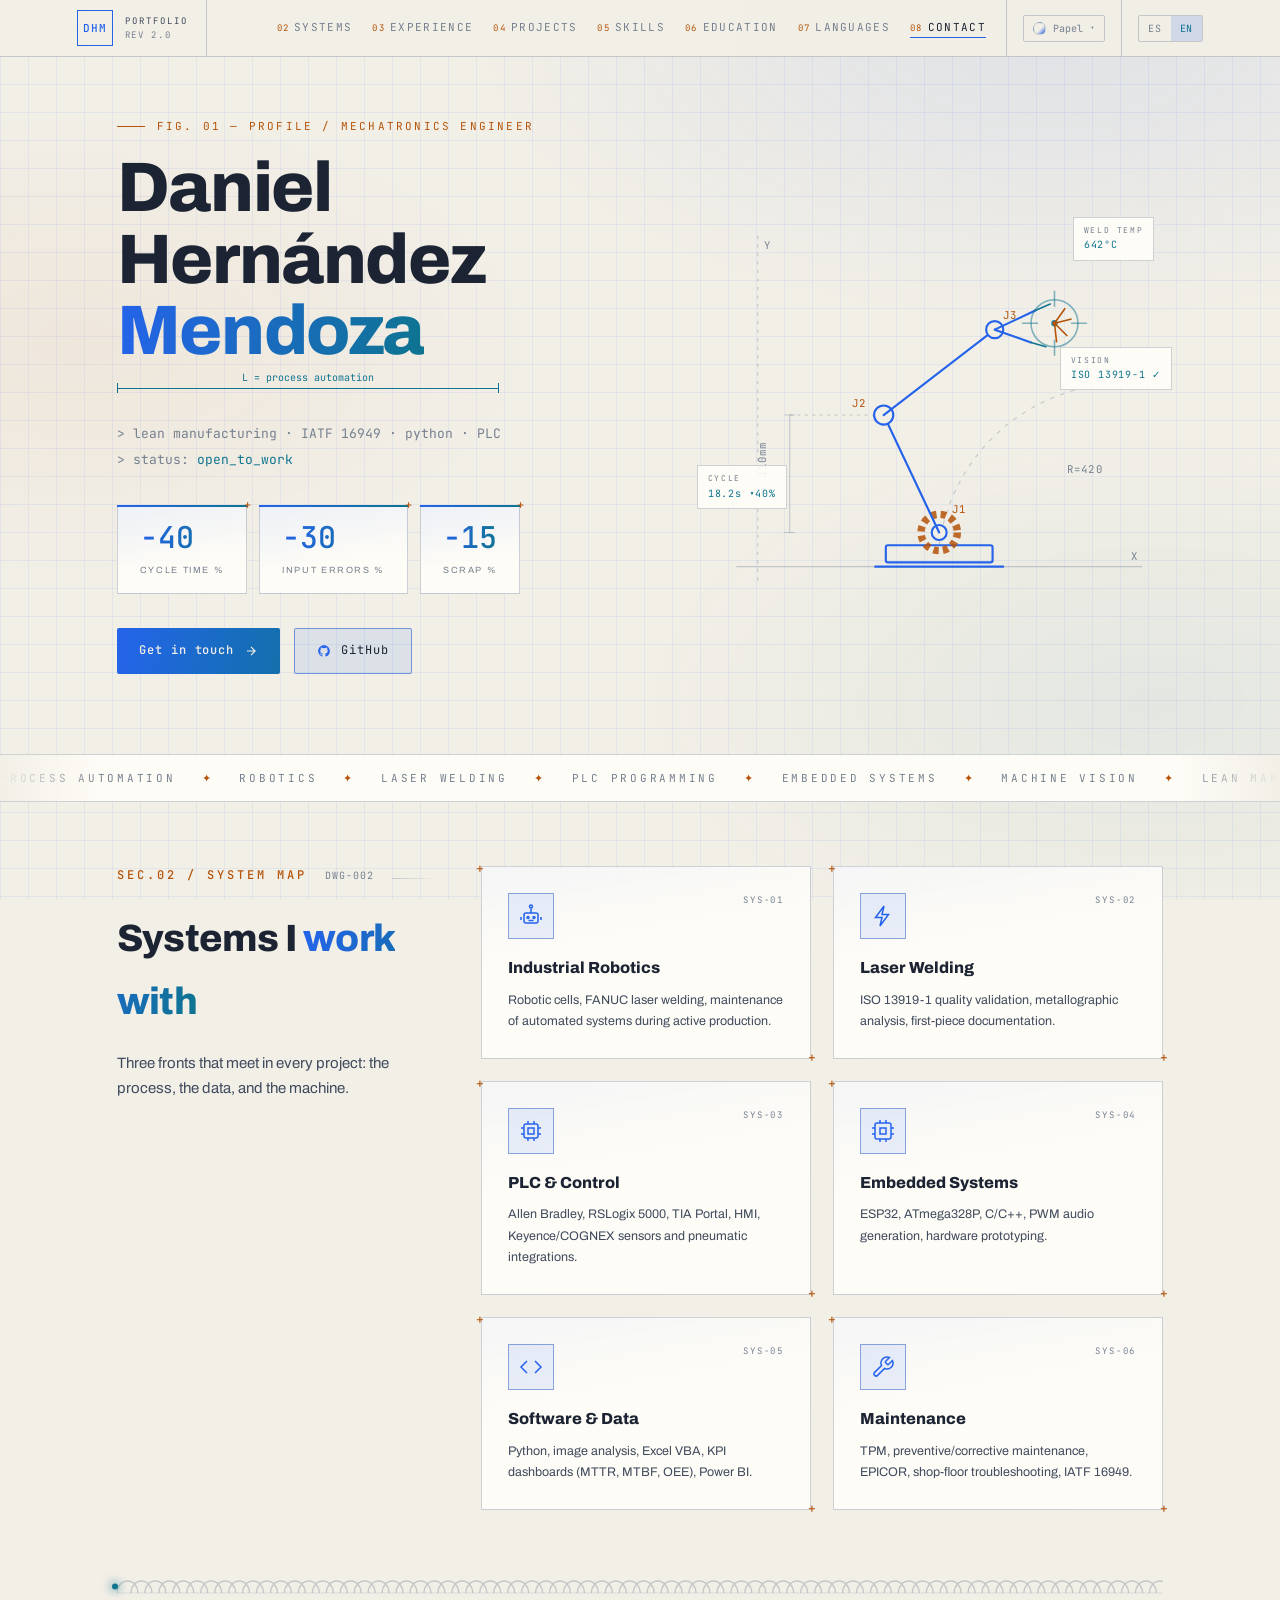
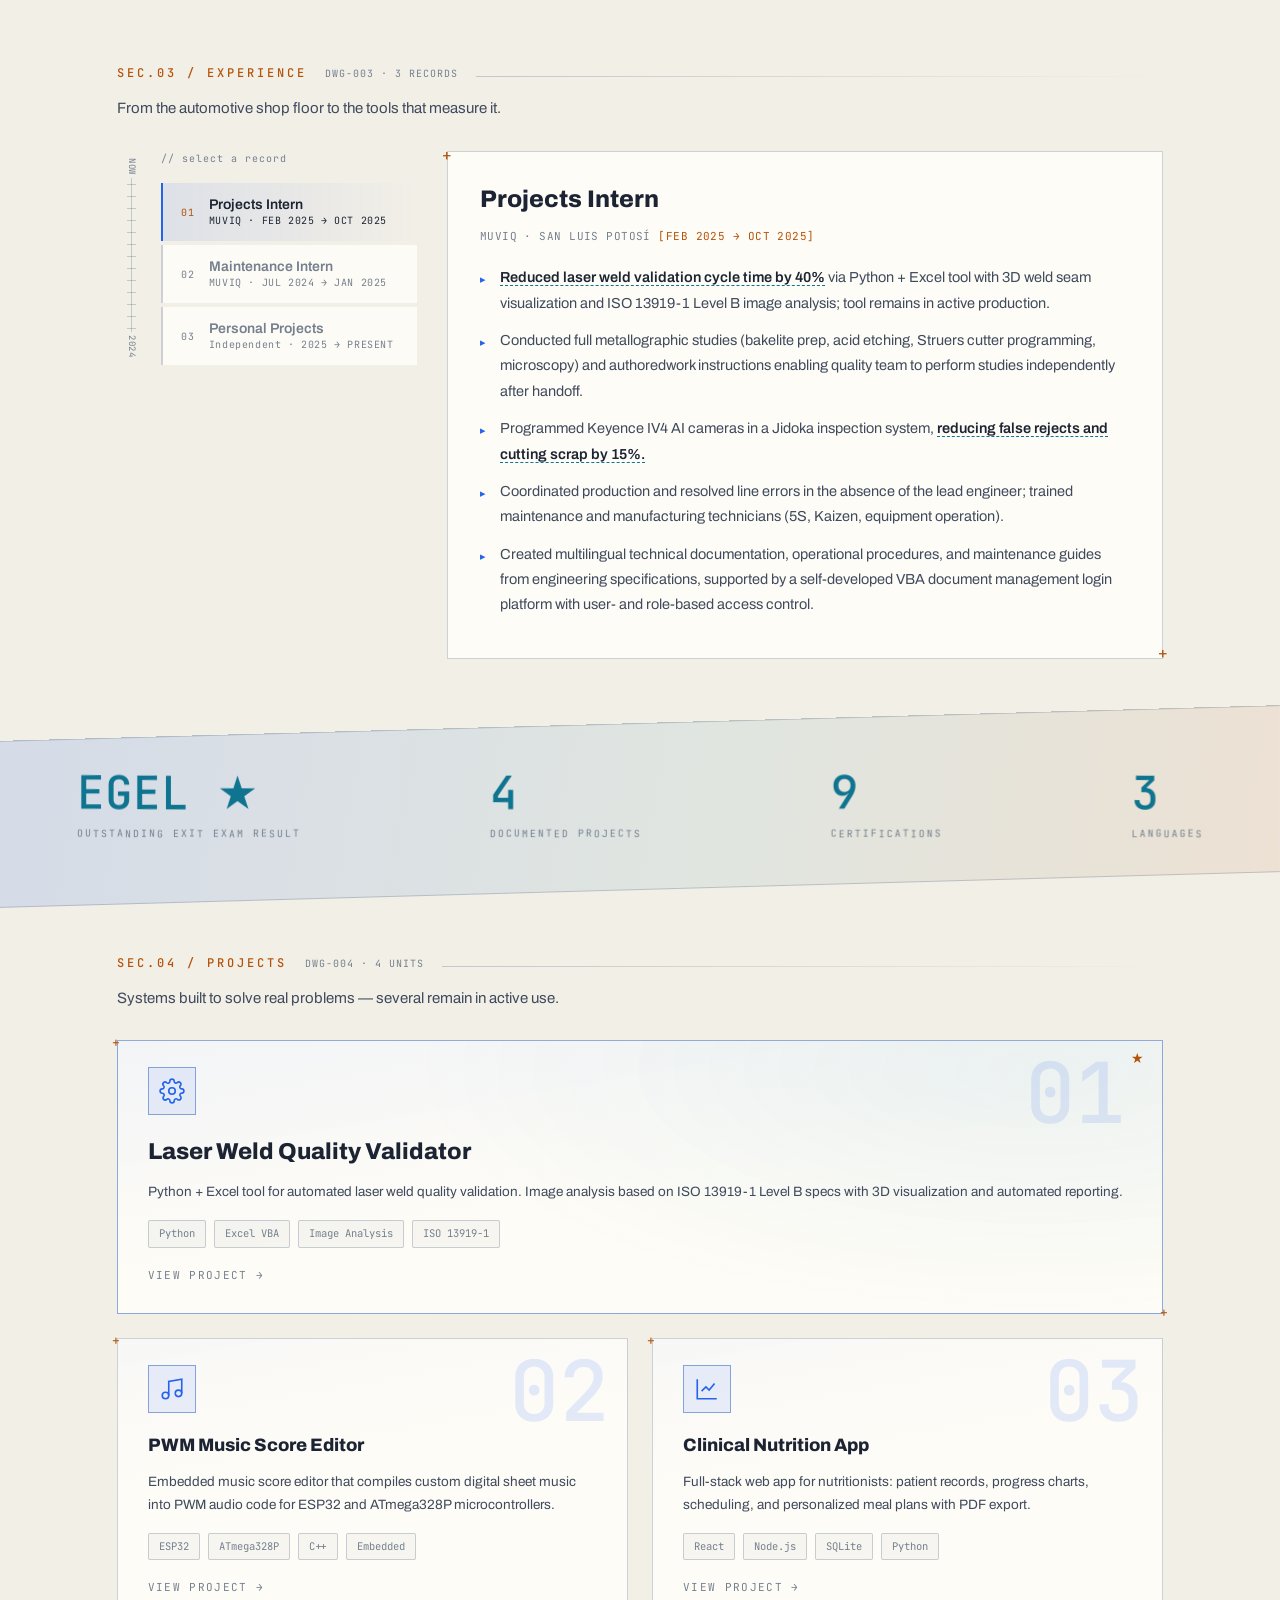
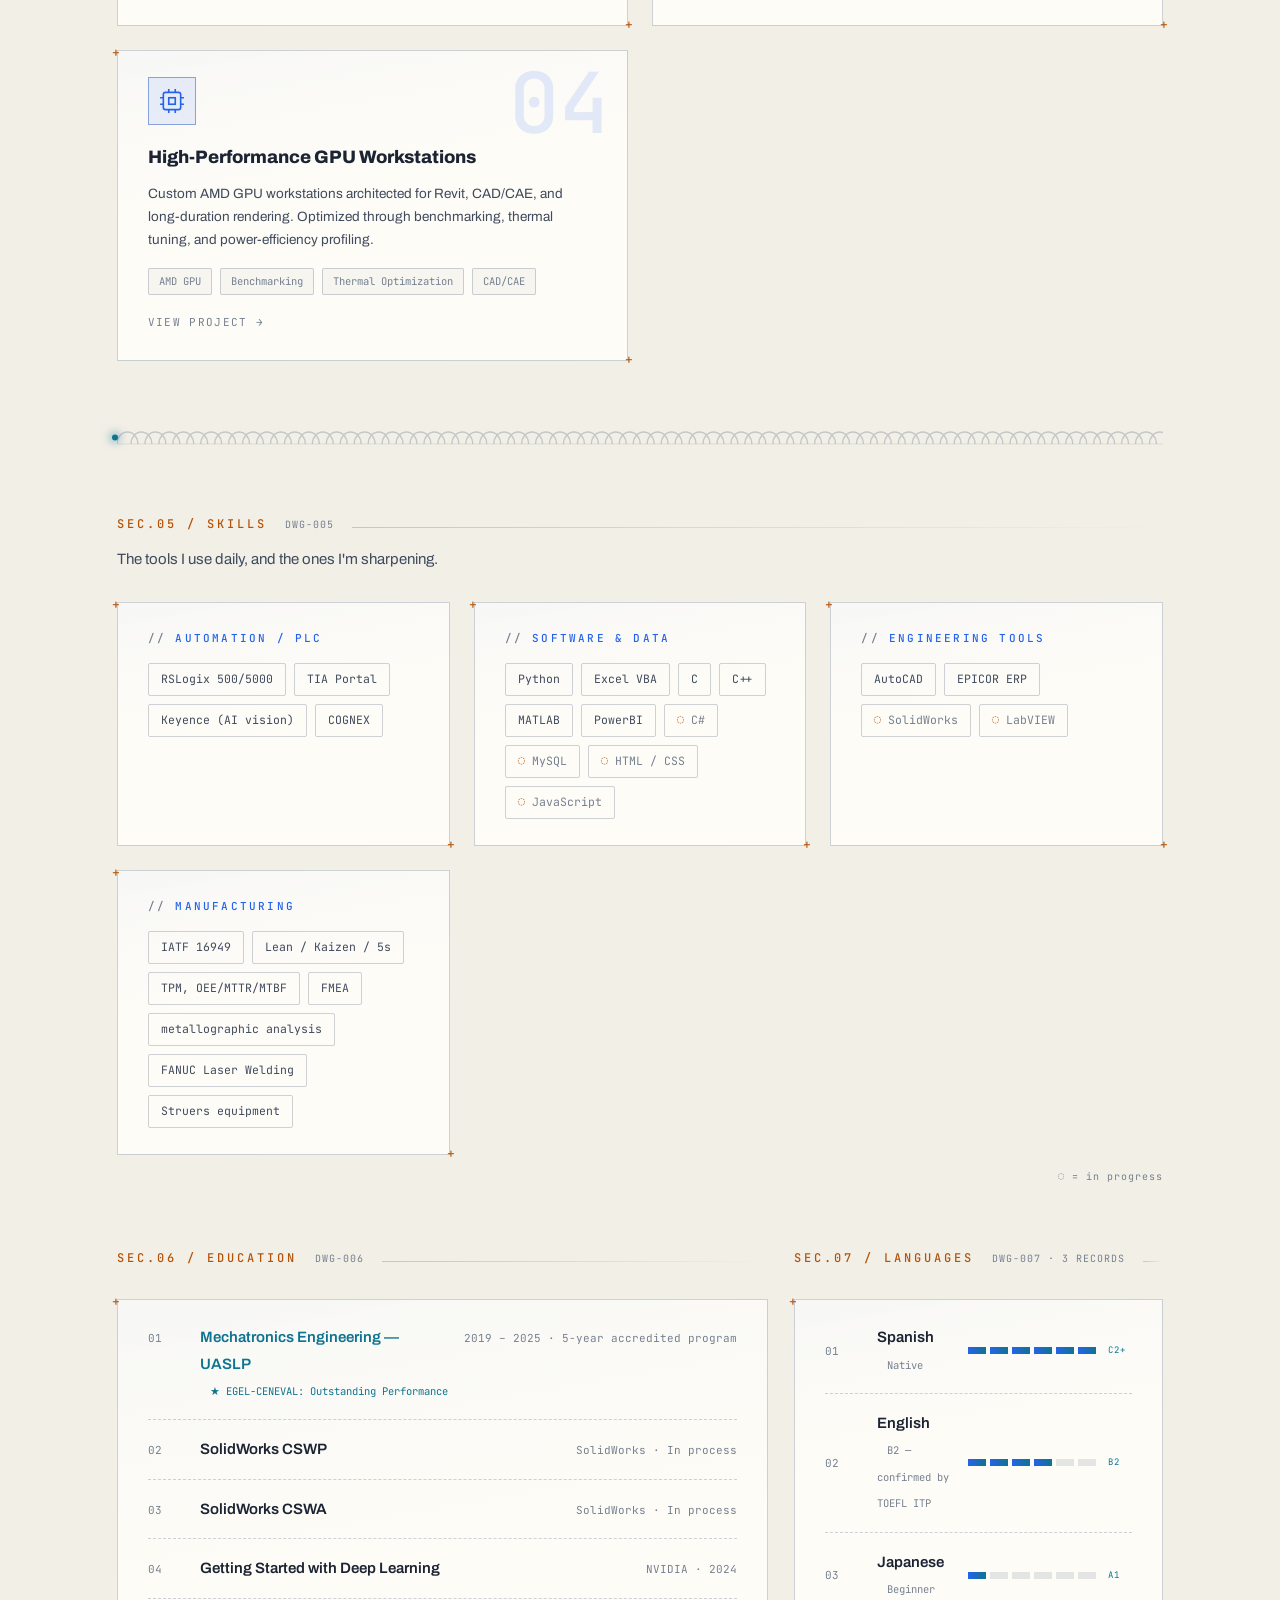
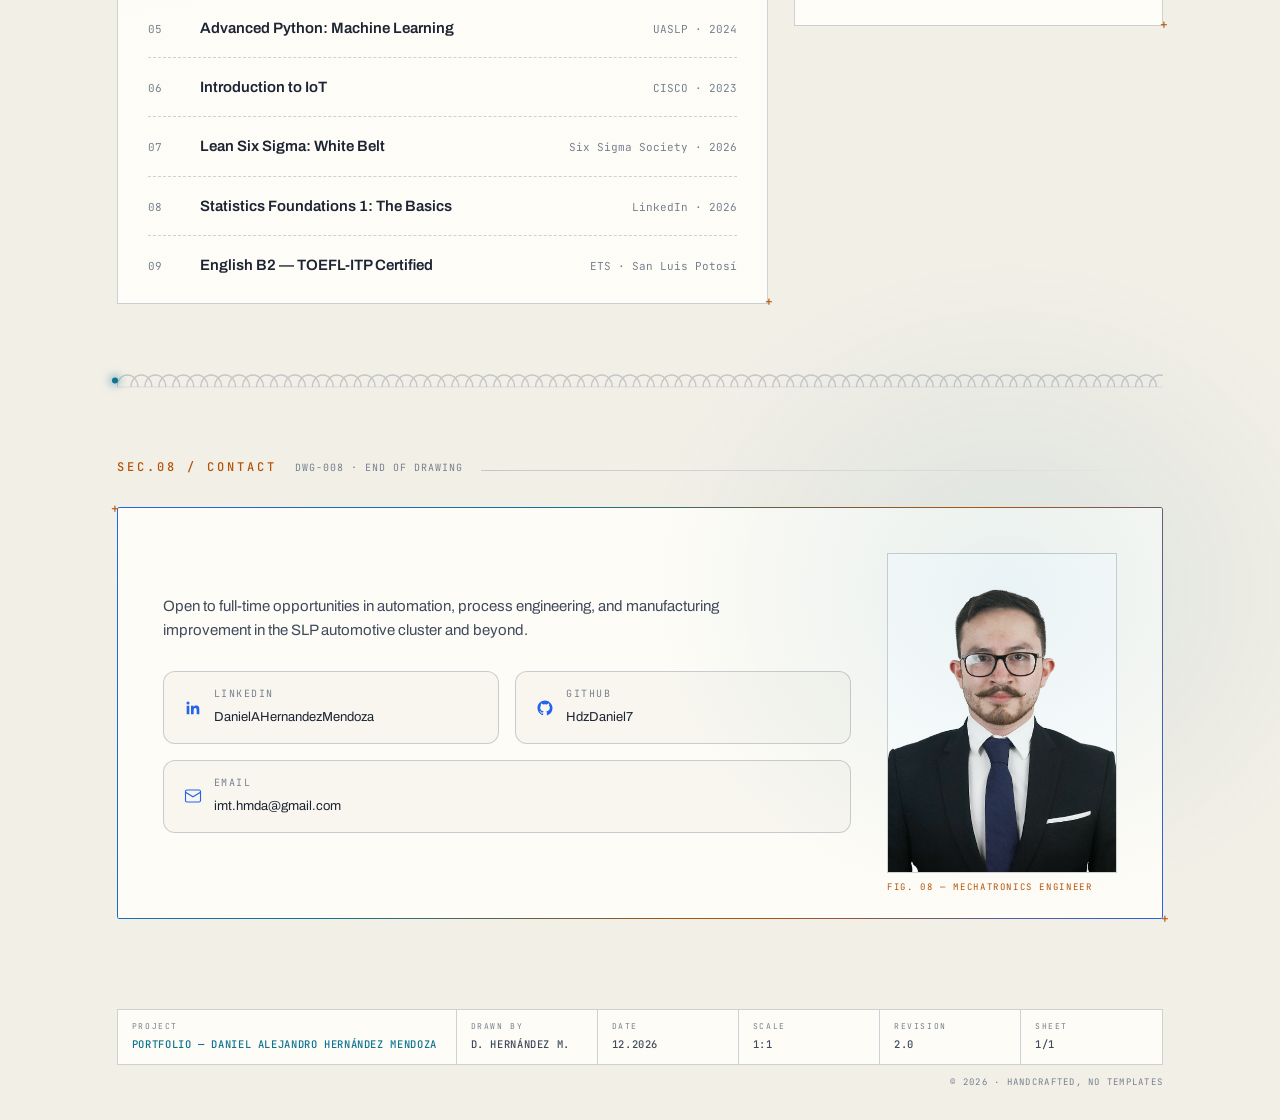
==== commit 1ff2362c: "config: actualización de mejora" ====
--- a/index.html
+++ b/index.html
@@ -54,9 +54,9 @@
 </head>
 <body>
 
-<!-- Capas de fondo: rejilla milimétrica + glow de cursor + auras -->
+<!-- Capas de fondo estáticas: rejilla milimétrica + auras (sin glow de
+     cursor — repintaba toda la pantalla en cada mousemove) -->
 <div class="gridlayer"></div>
-<div class="gridglow"></div>
 <div class="aura"></div>
 
 <nav>
@@ -76,17 +76,20 @@
   <!-- El contenido se genera desde /data — para editar tu información ve a esa carpeta -->
   <section id="hero" aria-label="Intro"></section>
   <div class="ticker-wrap" id="ticker" aria-hidden="true"></div>
-  <section id="domains" class="sec"></section>
+  <section id="domains" class="sec" data-code="SEC.02"></section>
   <div class="weld-divider" aria-hidden="true"></div>
-  <section id="experience" class="sec"></section>
+  <section id="experience" class="sec" data-code="SEC.03"></section>
   <div class="band" id="band"></div>
-  <section id="projects" class="sec"></section>
+  <section id="projects" class="sec" data-code="SEC.04"></section>
   <div class="weld-divider" aria-hidden="true"></div>
-  <section id="skills" class="sec"></section>
-  <section id="education" class="sec"></section>
-  <section id="languages" class="sec"></section>
+  <section id="skills" class="sec" data-code="SEC.05"></section>
+  <!-- educación e idiomas comparten fila en escritorio -->
+  <div class="sec-pair">
+    <section id="education" class="sec" data-code="SEC.06"></section>
+    <section id="languages" class="sec" data-code="SEC.07"></section>
+  </div>
   <div class="weld-divider" aria-hidden="true"></div>
-  <section id="contact" class="sec"></section>
+  <section id="contact" class="sec" data-code="SEC.08"></section>
 </main>
 
 <footer id="footer-content"></footer>
--- a/css/tokens.css
+++ b/css/tokens.css
@@ -27,7 +27,7 @@
 
   /* ── GEOMETRÍA ── */
   --grid-size: 28px;
-  --max-w: 1080px;
+  --max-w: 1200px;
   --radius: 2px;
 }
 
--- a/css/styles.css
+++ b/css/styles.css
@@ -27,22 +27,14 @@
 .mono { font-family: var(--font-mono); }
 a { color: inherit; }
 
-/* ── FONDO: rejilla + glow de cursor + auras de gradiente ── */
-.gridlayer, .gridglow {
+/* ── FONDO: rejilla + auras de gradiente (capas estáticas: se pintan
+   una vez y no vuelven a costar nada) ── */
+.gridlayer {
   position: fixed; inset: 0; pointer-events: none; z-index: 0;
   background-size: var(--grid-size) var(--grid-size);
-}
-.gridlayer {
   background-image:
     linear-gradient(var(--grid) 1px, transparent 1px),
     linear-gradient(90deg, var(--grid) 1px, transparent 1px);
-}
-.gridglow {
-  background-image:
-    linear-gradient(var(--grid-glow) 1px, transparent 1px),
-    linear-gradient(90deg, var(--grid-glow) 1px, transparent 1px);
-  -webkit-mask-image: radial-gradient(240px at var(--mx, -500px) var(--my, -500px), #000, transparent);
-  mask-image: radial-gradient(240px at var(--mx, -500px) var(--my, -500px), #000, transparent);
 }
 /* auras de color fijas, muy sutiles, dan profundidad sin ruido */
 .aura {
@@ -61,9 +53,9 @@
   position: sticky; top: 0; z-index: 100;
   display: flex; align-items: stretch;
   padding: 0 6%;
-  background: color-mix(in srgb, var(--bg) 86%, transparent);
-  -webkit-backdrop-filter: blur(14px);
-  backdrop-filter: blur(14px);
+  /* fondo casi opaco en vez de backdrop-blur: el blur recalculaba
+     en cada frame de scroll */
+  background: color-mix(in srgb, var(--bg) 96%, transparent);
   border-bottom: 1px solid var(--line);
   font-family: var(--font-mono); font-size: 12px;
 }
@@ -156,7 +148,32 @@
 }
 
 /* ── SECCIONES ── */
-.sec { max-width: var(--max-w); margin: 64px auto; padding: 0 6%; }
+.sec { max-width: var(--max-w); margin: 64px auto; padding: 0 6%; position: relative; }
+
+/* marca de sección rotada en el margen lateral (solo pantallas anchas):
+   anotación de plano que aprovecha el espacio libre, costo cero */
+@media (min-width: 1320px) {
+  .sec[data-code]::before {
+    content: attr(data-code);
+    position: absolute; left: 6px; top: 4px;
+    transform: rotate(90deg); transform-origin: left top;
+    font-family: var(--font-mono); font-size: 9px; letter-spacing: .34em;
+    color: var(--muted); opacity: .55; white-space: nowrap;
+    pointer-events: none;
+  }
+  /* dentro del par no hay margen lateral propio: sin marca */
+  .sec-pair .sec[data-code]::before { display: none; }
+}
+
+/* educación + idiomas comparten fila en escritorio */
+.sec-pair { max-width: var(--max-w); margin: 64px auto; padding: 0 6%; }
+@media (min-width: 921px) {
+  .sec-pair { display: grid; grid-template-columns: 1.15fr 1fr; gap: 26px; align-items: start; }
+  .sec-pair .sec { margin: 0; padding: 0; max-width: none; }
+}
+@media (max-width: 920px) {
+  .sec-pair { padding: 0; margin: 0; }
+}
 .sec-head {
   display: flex; align-items: baseline; gap: 18px;
   margin-bottom: 30px; font-family: var(--font-mono);
@@ -278,8 +295,8 @@
 /* chispa de soldadura parpadeando */
 .spark { animation: sparkle 1.6s ease-in-out infinite; transform-origin: center; }
 @keyframes sparkle { 0%, 100% { opacity: .15; } 50% { opacity: 1; } }
-/* punto de escaneo */
-.scan-dot { animation: sparkle 2.4s ease-in-out infinite; }
+/* punto de escaneo: estático (la chispa de soldadura ya da el acento vivo) */
+.scan-dot { opacity: .9; }
 /* lecturas de datos: estáticas, como anotaciones de un plano real */
 .readout {
   position: absolute; font-family: var(--font-mono); font-size: 10px;
@@ -296,9 +313,15 @@
   position: relative; z-index: 1; margin: 80px 0 0;
   border-top: 1px solid var(--line); border-bottom: 1px solid var(--line);
   background: var(--bg-panel); overflow: hidden;
-  -webkit-mask-image: linear-gradient(90deg, transparent, #000 8%, #000 92%, transparent);
-          mask-image: linear-gradient(90deg, transparent, #000 8%, #000 92%, transparent);
-}
+}
+/* desvanecido en los bordes con overlays estáticos (más barato que
+   enmascarar un elemento animado) */
+.ticker-wrap::before, .ticker-wrap::after {
+  content: ''; position: absolute; top: 0; bottom: 0; width: 8%;
+  z-index: 1; pointer-events: none;
+}
+.ticker-wrap::before { left: 0; background: linear-gradient(90deg, var(--bg), transparent); }
+.ticker-wrap::after { right: 0; background: linear-gradient(-90deg, var(--bg), transparent); }
 
 .ticker { display: flex; width: max-content; animation: ticker 36s linear infinite; }
 .ticker-wrap:hover .ticker { animation-play-state: paused; }
@@ -310,8 +333,14 @@
 .ticker span:hover { color: var(--accent-2); }
 @keyframes ticker { to { transform: translateX(-50%); } }
 
-/* ── DOMINIOS (mapa de sistemas) ── */
-.domains-grid { display: grid; grid-template-columns: repeat(3, 1fr); gap: 22px; position: relative; }
+/* ── DOMINIOS (intro lateral fija + tarjetas a la derecha:
+   rompe la columna única y usa el espacio lateral) ── */
+.domains-layout { display: grid; grid-template-columns: 320px 1fr; gap: 44px; align-items: start; }
+.domains-intro { position: sticky; top: 96px; }
+.domains-intro .sec-head { margin-bottom: 22px; }
+.domains-intro .sec-title { margin-bottom: 18px; }
+.domains-intro .sec-sub { margin: 0; }
+.domains-grid { display: grid; grid-template-columns: repeat(2, 1fr); gap: 22px; position: relative; }
 .domain-card {
   border: 1px solid var(--line);
   background: linear-gradient(170deg, color-mix(in srgb, var(--accent) 4%, var(--bg-panel)), var(--bg-panel) 45%);
@@ -596,15 +625,13 @@
   background: radial-gradient(closest-side, color-mix(in srgb, var(--accent-2) 9%, transparent), transparent);
   pointer-events: none;
 }
-/* con foto: texto a la izquierda, retrato técnico a la derecha */
+/* con foto: texto a la izquierda, retrato a la derecha (foto natural,
+   sin filtros — solo el marco técnico) */
 .contact-panel.has-photo { display: grid; grid-template-columns: 1fr 230px; gap: 36px; align-items: center; }
 .contact-photo { position: relative; margin: 0; }
 .contact-photo img {
   width: 100%; display: block; border: 1px solid var(--line);
-  filter: grayscale(1) contrast(1.05) brightness(.92);
-  mix-blend-mode: luminosity;
-}
-.contact-photo { background: color-mix(in srgb, var(--accent) 35%, var(--bg)); }
+}
 .contact-photo figcaption {
   position: absolute; left: 0; bottom: -22px;
   font-family: var(--font-mono); font-size: 9px; color: var(--accent-3); letter-spacing: .18em;
@@ -669,35 +696,24 @@
 .flow-arrow { color: var(--accent-2); font-size: 13px; }
 
 /* animaciones ambientales pausadas fuera de pantalla (effects.js) */
-.paused .ticker, .paused .weld-spark, .paused .weld-spark::after { animation-play-state: paused; }
-
-/* ── DIVISOR DE SOLDADURA (cordón + destello viajero) ── */
+.paused .ticker, .paused .spark { animation-play-state: paused; }
+
+/* ── DIVISOR DE SOLDADURA (cordón estático — el destello viajero
+   repintaba a ~3Hz de forma permanente y se eliminó) ── */
 .weld-divider {
   position: relative; z-index: 1;
   max-width: var(--max-w); margin: 14px auto; padding: 0 6%;
   height: 26px; overflow: visible;
-  container-type: inline-size; /* habilita unidades cqw para animar con transform */
 }
 .weld-divider svg { width: 100%; height: 26px; display: block; }
 .weld-divider .bead { stroke: var(--line); fill: none; stroke-width: 1.5; }
 .weld-divider .base { stroke: var(--line); stroke-width: 1; opacity: .5; }
-/* destello de soldadura que recorre el cordón */
-.weld-spark {
-  position: absolute; top: 50%; left: 0; width: 7px; height: 7px;
-  border-radius: 50%;
+/* punto de soldadura fijo al inicio del cordón: identidad sin costo */
+.weld-divider::after {
+  content: ''; position: absolute; top: 50%; left: 6%; width: 6px; height: 6px;
+  border-radius: 50%; transform: translateY(-60%);
   background: var(--accent-2);
-  box-shadow: 0 0 8px 2px var(--accent-2), 0 0 22px 6px color-mix(in srgb, var(--accent-3) 55%, transparent);
-  animation: weldtravel 9s linear infinite;
-  will-change: transform;
-}
-.weld-spark::after {
-  content: ''; position: absolute; inset: -3px; border-radius: 50%;
-  background: radial-gradient(circle, color-mix(in srgb, var(--accent-3) 80%, transparent), transparent 70%);
-  animation: sparkle .35s ease-in-out infinite;
-}
-@keyframes weldtravel {
-  from { transform: translate(5cqw, -60%); }
-  to   { transform: translate(95cqw, -60%); }
+  box-shadow: 0 0 8px 2px color-mix(in srgb, var(--accent-2) 50%, transparent);
 }
 
 /* ── MUESTRAS DE PALETA (botón y menú de la nav) ── */
@@ -708,10 +724,15 @@
 .swatch[data-theme="paper"]     { background: linear-gradient(135deg, #F2EFE7 55%, #2563EB); }
 .swatch[data-theme="coast"]     { background: linear-gradient(135deg, #FF7E67, #0D181B); }
 
-/* transición suave al cambiar de tema */
-body, nav, .bp-card, .exp-panel, .domain-card, .social-link, .contact-panel, .band {
+/* transición suave al cambiar de tema — incluye transform/box-shadow
+   para no anular la animación de hover/tilt de las tarjetas */
+body, nav, .exp-panel, .social-link, .contact-panel, .band {
   transition-property: background-color, background, border-color, color;
   transition-duration: .35s;
+}
+.bp-card, .domain-card {
+  transition: background .35s, border-color .25s, color .35s,
+              transform .2s ease-out, box-shadow .3s;
 }
 
 /* ── ANIMACIONES DE SCROLL (sutiles, escalonadas) ── */
@@ -727,26 +748,22 @@
   .hero-diagram { max-width: 420px; margin: 0 auto; }
   .readout.r2 { left: 0; }
   .readout.r3 { right: 0; }
-  .domains-grid { grid-template-columns: repeat(2, 1fr); }
-  .exp-layout { grid-template-columns: 1fr; }
+  .domains-layout { grid-template-columns: 1fr; gap: 26px; }
+  .domains-intro { position: static; }
+  /* experiencia en móvil: tabs apilados verticales y compactos.
+     (La fila horizontal con scroll + degradado ocultaba los tabs
+     2 y 3 sin pista de que existían — eran inaccesibles.) */
+  .exp-layout { grid-template-columns: 1fr; gap: 18px; }
   .exp-side { position: static; display: block; }
   .exp-ruler { display: none; }
+  .exp-hint { display: none; }
+  .exp-rail { gap: 6px; }
+  .exp-tab { padding: 11px 14px; }
+  .exp-panel { min-height: 0; }
+
   .project-card.featured .project-fig { flex: none; margin-top: 22px; }
   .contact-panel.has-photo { grid-template-columns: 1fr; }
-  .contact-photo { max-width: 280px; }
-  .exp-rail {
-    position: static; flex-direction: row; overflow-x: auto; gap: 8px;
-    padding-bottom: 8px; scrollbar-width: thin;
-    /* degradado en el borde derecho: pista visual de que hay más tabs */
-    -webkit-mask-image: linear-gradient(90deg, #000 92%, transparent);
-            mask-image: linear-gradient(90deg, #000 92%, transparent);
-  }
-  .exp-hint { display: none; }
-  .exp-tab { border-left: none; border-bottom: 2px solid var(--line); white-space: nowrap; flex-shrink: 0; }
-  .exp-tab.active {
-    border-bottom-color: var(--accent);
-    background: linear-gradient(0deg, color-mix(in srgb, var(--accent) 10%, transparent), color-mix(in srgb, var(--bg-panel) 92%, transparent));
-  }
+  .contact-photo { max-width: 280px; margin: 0 auto; width: 100%; }
   .project-card.featured { flex-direction: column; gap: 0; align-items: stretch; }
 }
 
@@ -833,7 +850,7 @@
 
 /* dedos, no cursor: zonas de toque más generosas */
 @media (pointer: coarse) {
-  .exp-tab { padding: 16px 18px; }
+  .exp-tab { padding: 13px 14px; }
   .theme-opt { padding: 12px 10px; }
   .lang-toggle span { padding: 9px 12px; }
 }
@@ -845,7 +862,6 @@
   *, *::before, *::after { animation-duration: .01ms !important; transition-duration: .01ms !important; }
   html { scroll-behavior: auto; }
   .reveal { opacity: 1; transform: none; }
-  .gridglow { display: none; }
   .ticker { animation: none; flex-wrap: wrap; width: auto; }
   .draw-path { stroke-dashoffset: 0; }
 }
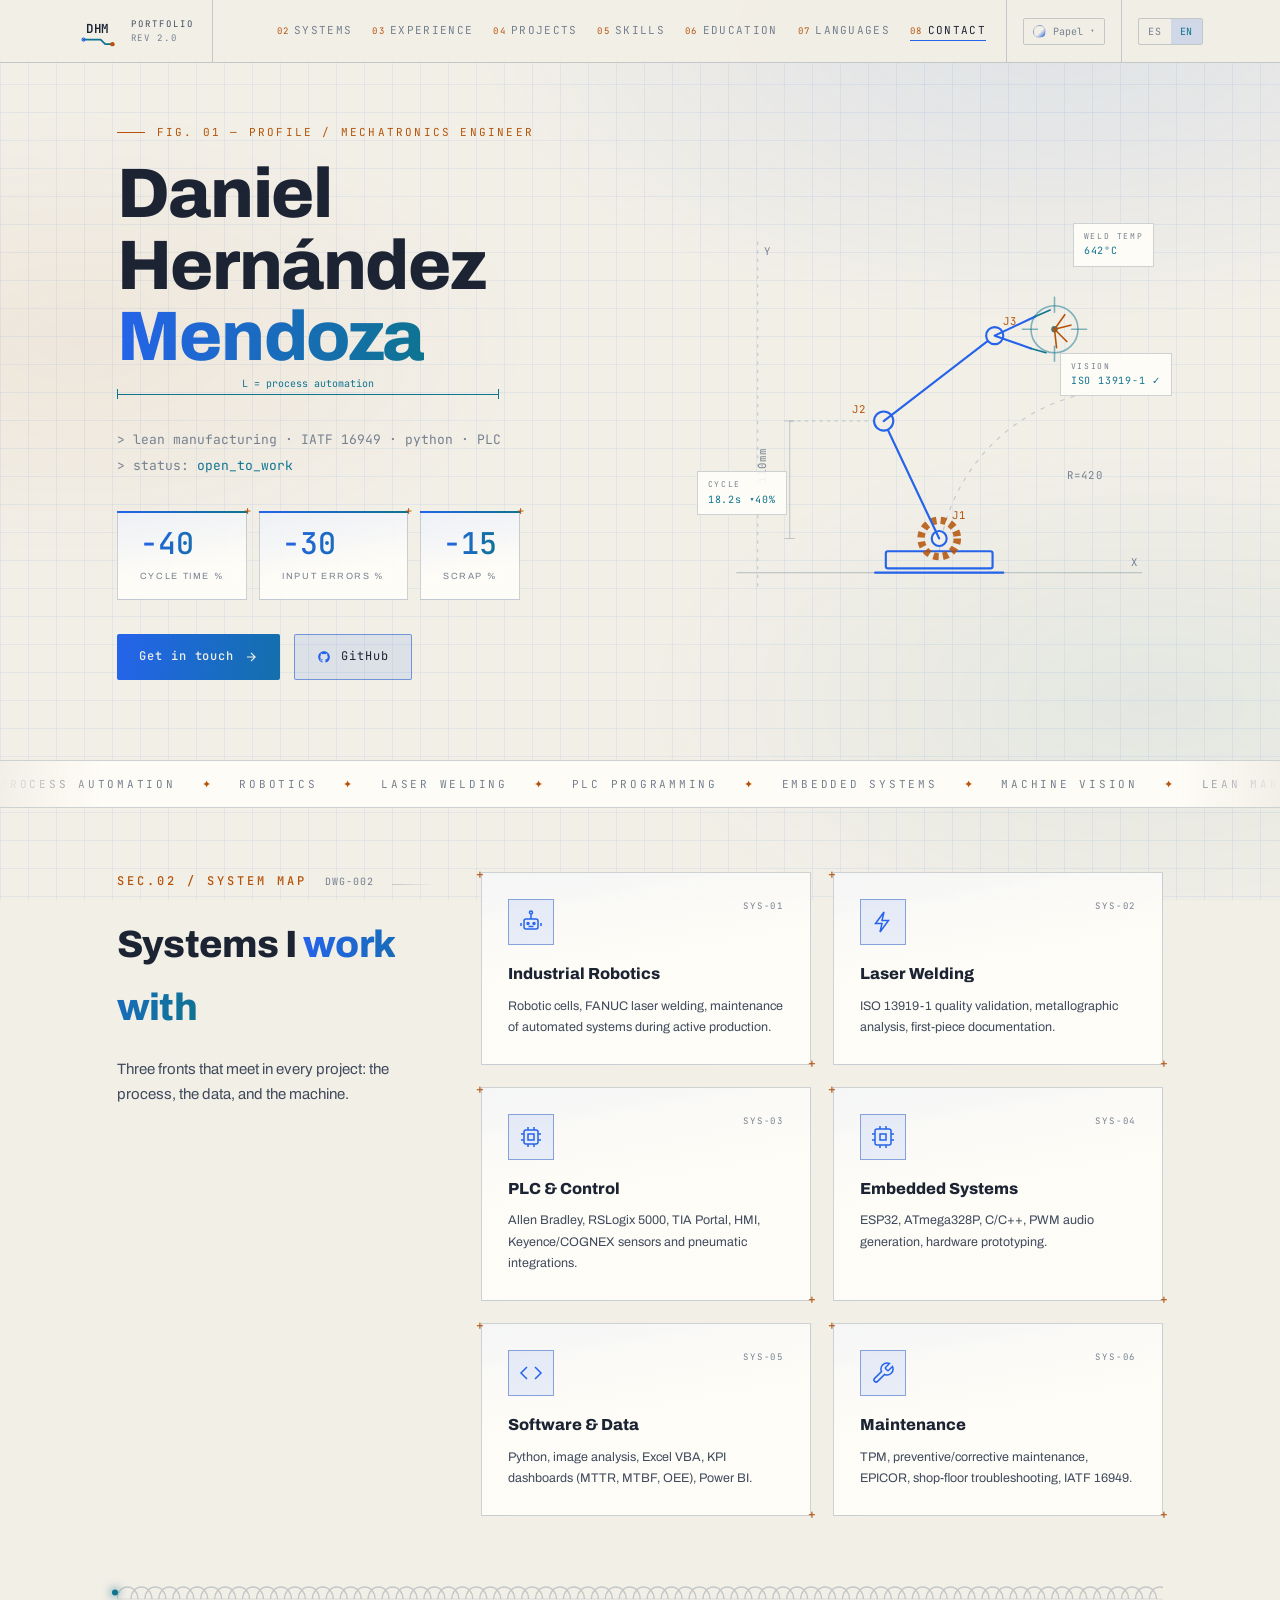
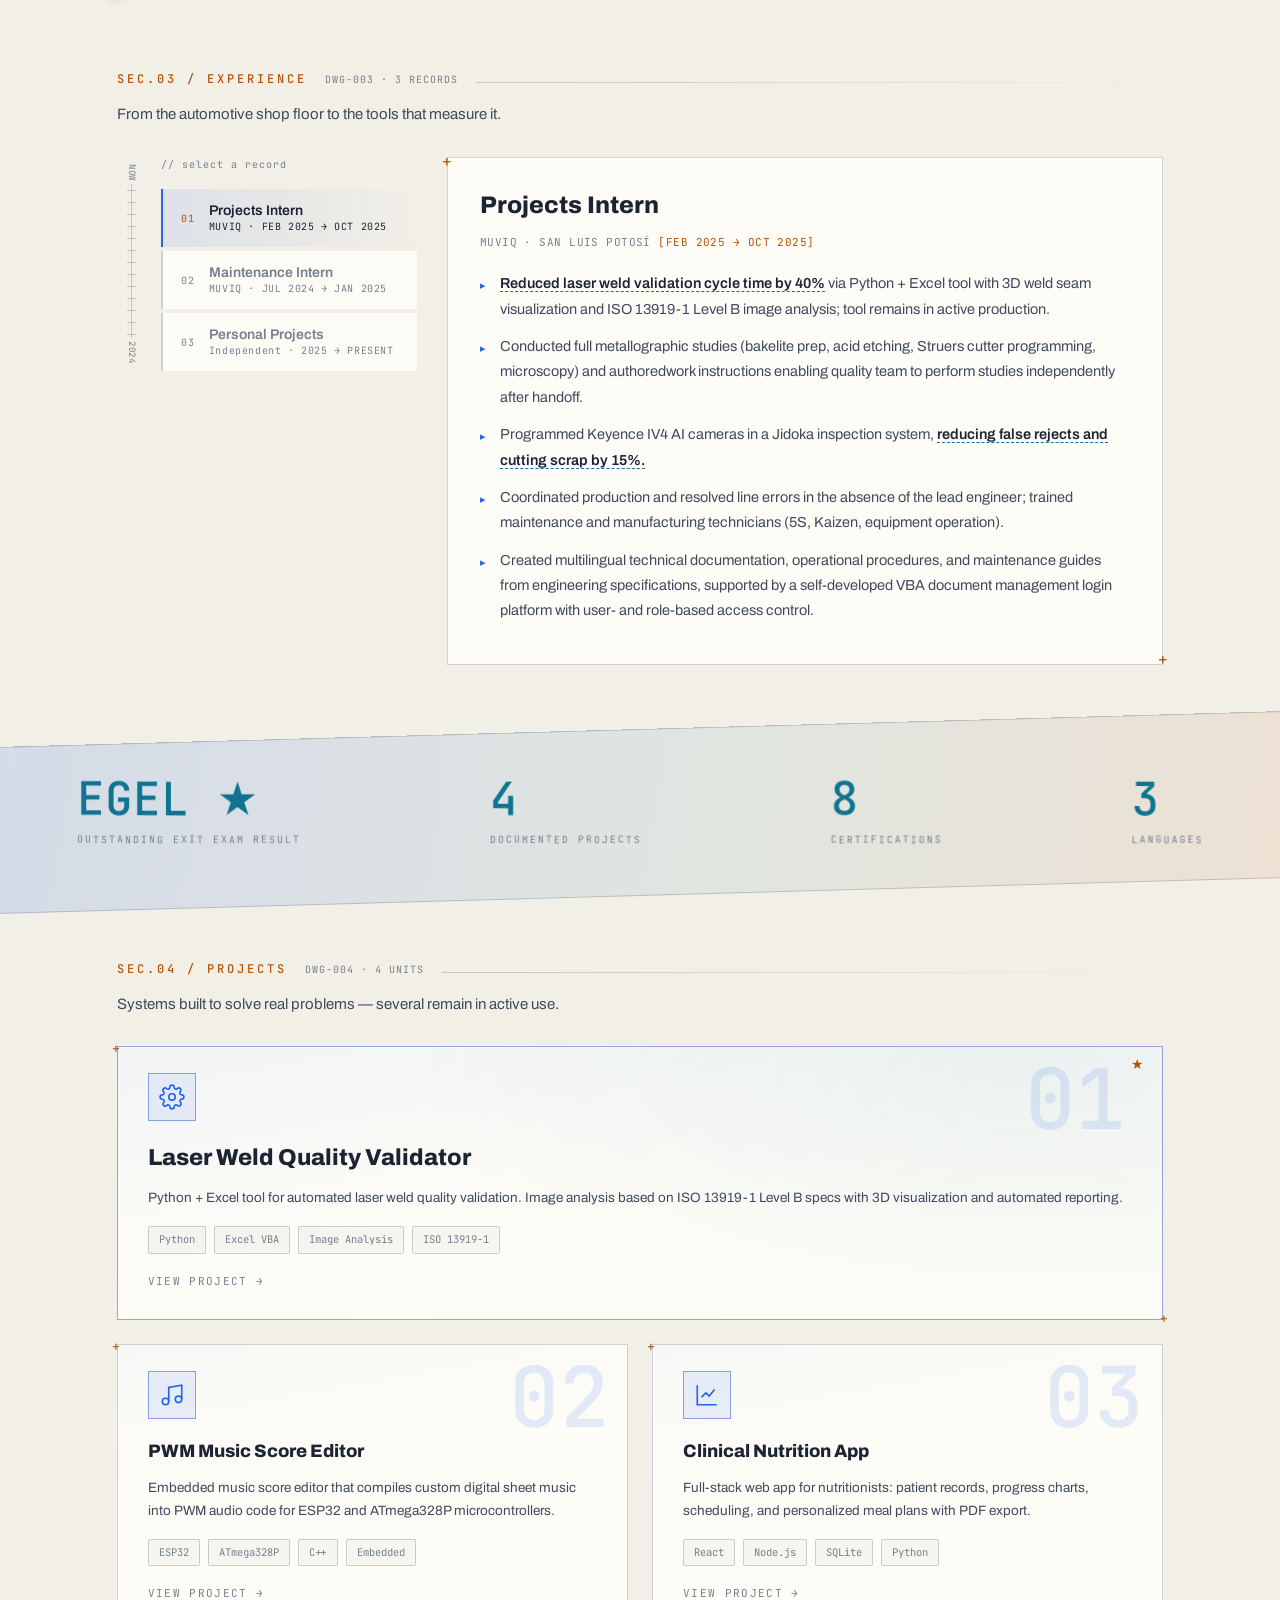
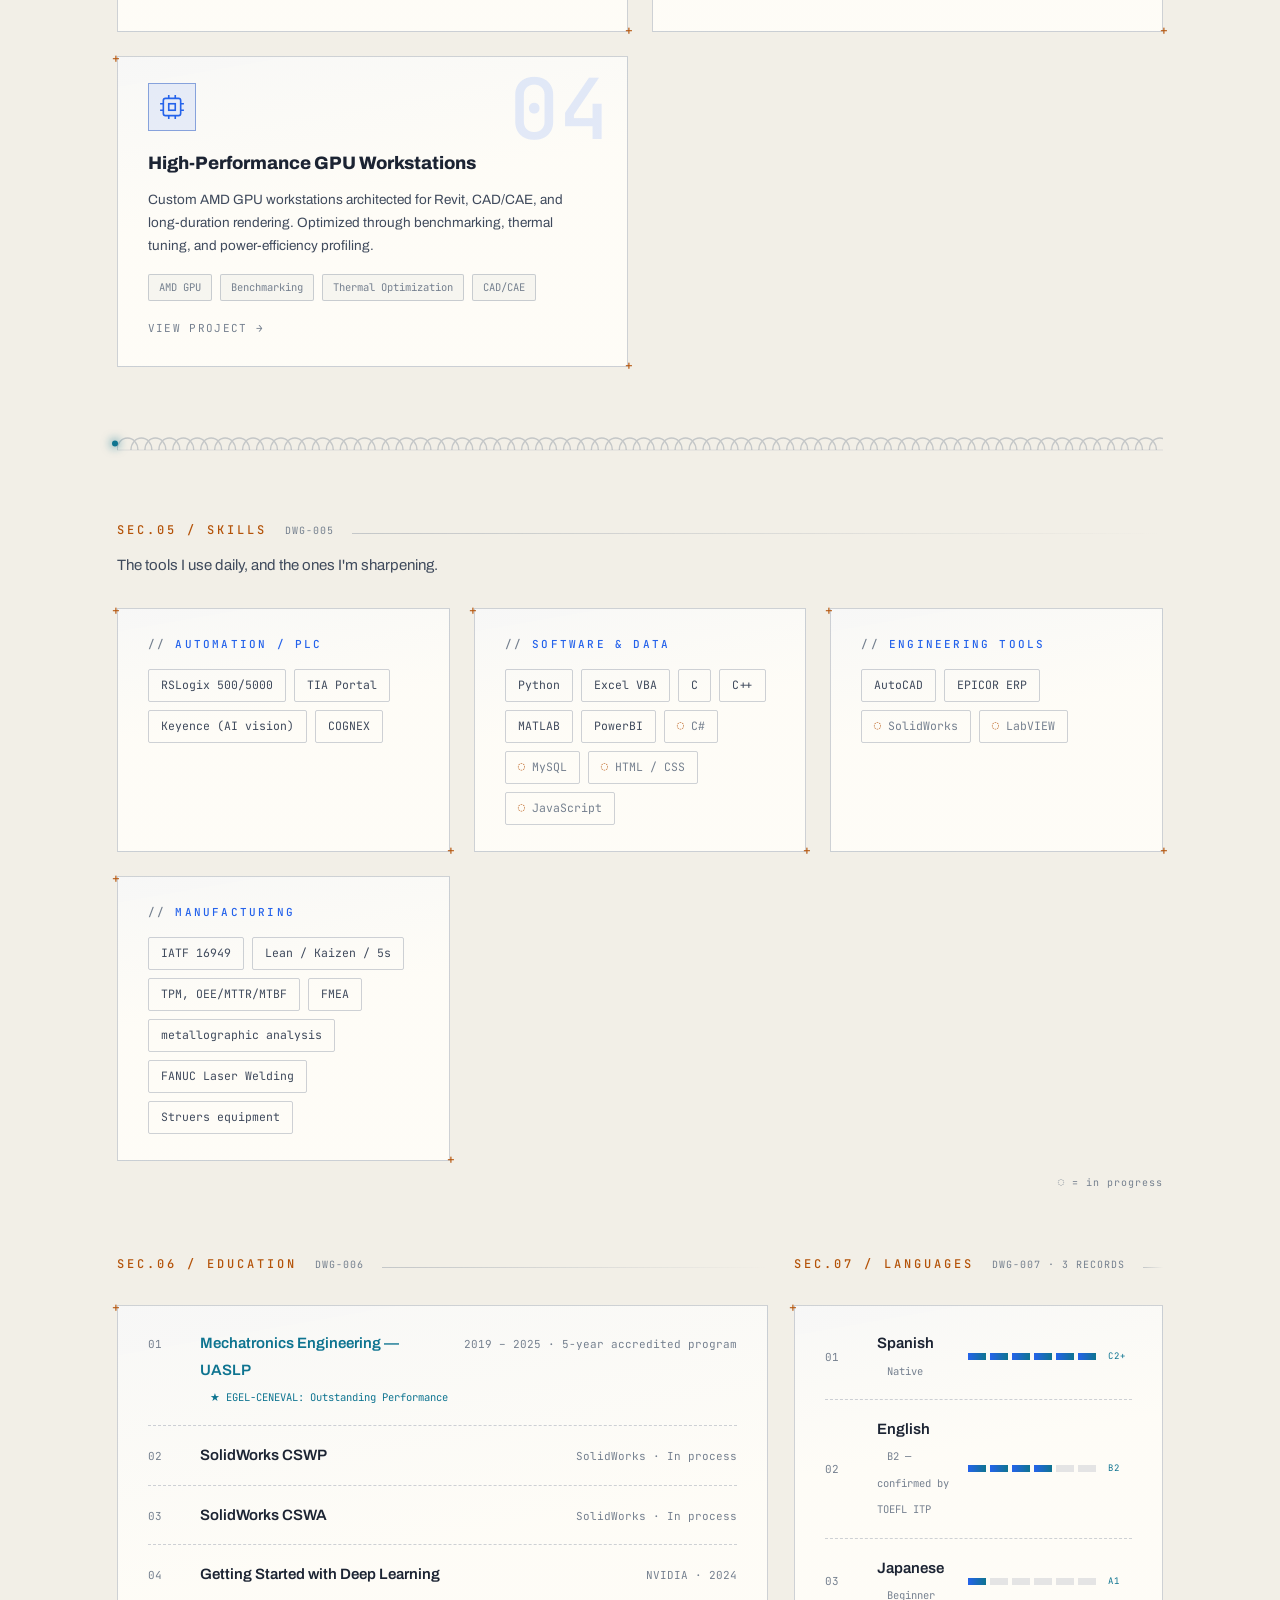
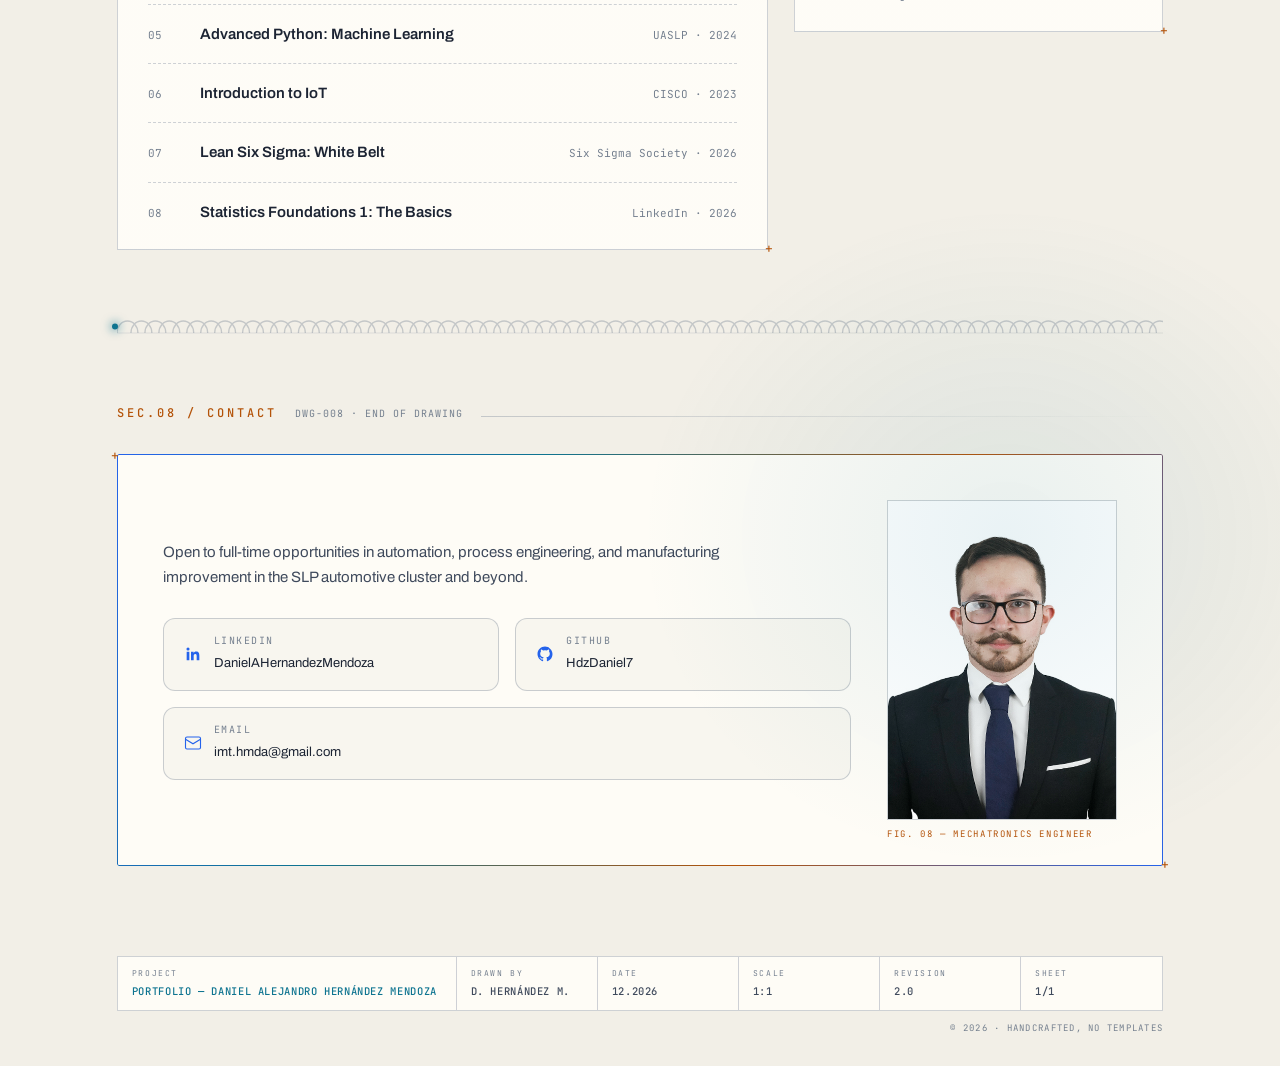
==== commit e1858792: "feat> modificaci[on de logo" ====
--- a/index.html
+++ b/index.html
@@ -61,7 +61,14 @@
 
 <nav>
   <a href="#" class="nav-logo">
-    <span class="seal">DHM</span>
+    <span class="seal" aria-hidden="true">
+      <svg viewBox="0 0 64 64">
+        <text x="31" y="35" text-anchor="middle" font-family="'JetBrains Mono', monospace" font-size="19" font-weight="600" fill="var(--ink)" letter-spacing="1">DHM</text>
+        <path d="M10 45 h26 l7 7 h9" stroke="var(--accent-2)" stroke-width="2.6" fill="none" stroke-linecap="round" stroke-linejoin="round"/>
+        <circle cx="10" cy="45" r="2.3" fill="none" stroke="var(--accent)" stroke-width="1.8"/>
+        <circle cx="54" cy="52" r="3.4" fill="var(--accent-3)"/>
+      </svg>
+    </span>
     <span class="logo-meta">PORTFOLIO<b>REV 2.0</b></span>
   </a>
   <div class="nav-right">
--- a/css/styles.css
+++ b/css/styles.css
@@ -65,13 +65,9 @@
   text-decoration: none; padding: 10px 18px 10px 0;
   border-right: 1px solid var(--line);
 }
-.seal {
-  width: 36px; height: 36px; display: grid; place-items: center;
-  border: 1.5px solid var(--accent); color: var(--accent);
-  font-size: 11px; font-weight: 500; letter-spacing: .08em;
-  transition: .25s;
-}
-.nav-logo:hover .seal { border-color: var(--accent-2); color: var(--accent-2); transform: rotate(-4deg); }
+.seal { width: 42px; height: 42px; display: block; transition: transform .25s; }
+.seal svg { width: 100%; height: 100%; display: block; }
+.nav-logo:hover .seal { transform: translateY(-2px) rotate(-3deg); }
 .logo-meta { font-size: 9px; letter-spacing: .22em; color: var(--ink-soft); line-height: 1.6; }
 .logo-meta b { display: block; color: var(--muted); font-weight: 400; letter-spacing: .18em; }
 
@@ -775,7 +771,7 @@
   nav { flex-wrap: wrap; padding: 0 4%; }
   .nav-right { display: contents; }
   .nav-logo { padding: 8px 14px 8px 0; }
-  .seal { width: 30px; height: 30px; font-size: 10px; }
+  .seal { width: 34px; height: 34px; }
   .theme-dots { padding: 0 12px; margin-left: auto; }
   .theme-name { display: none; }
   .lang-toggle { margin-left: 12px; }
